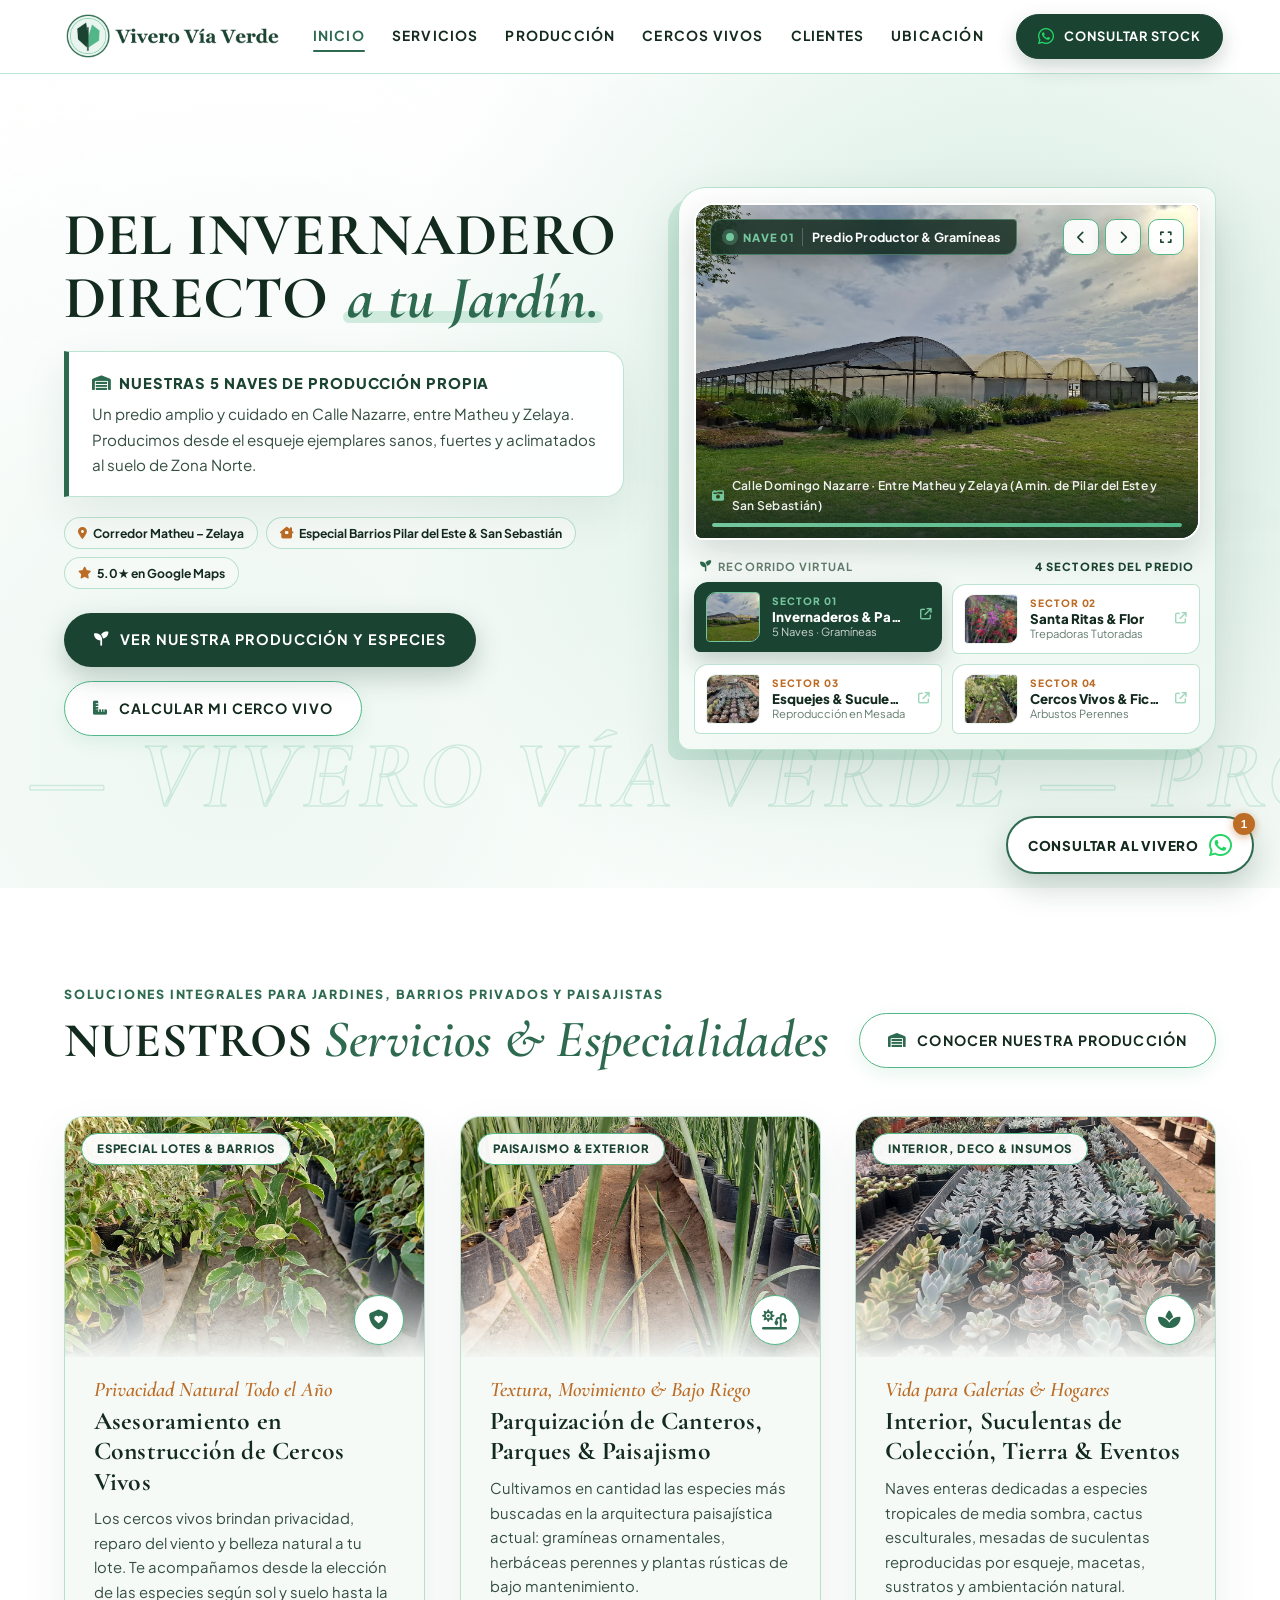
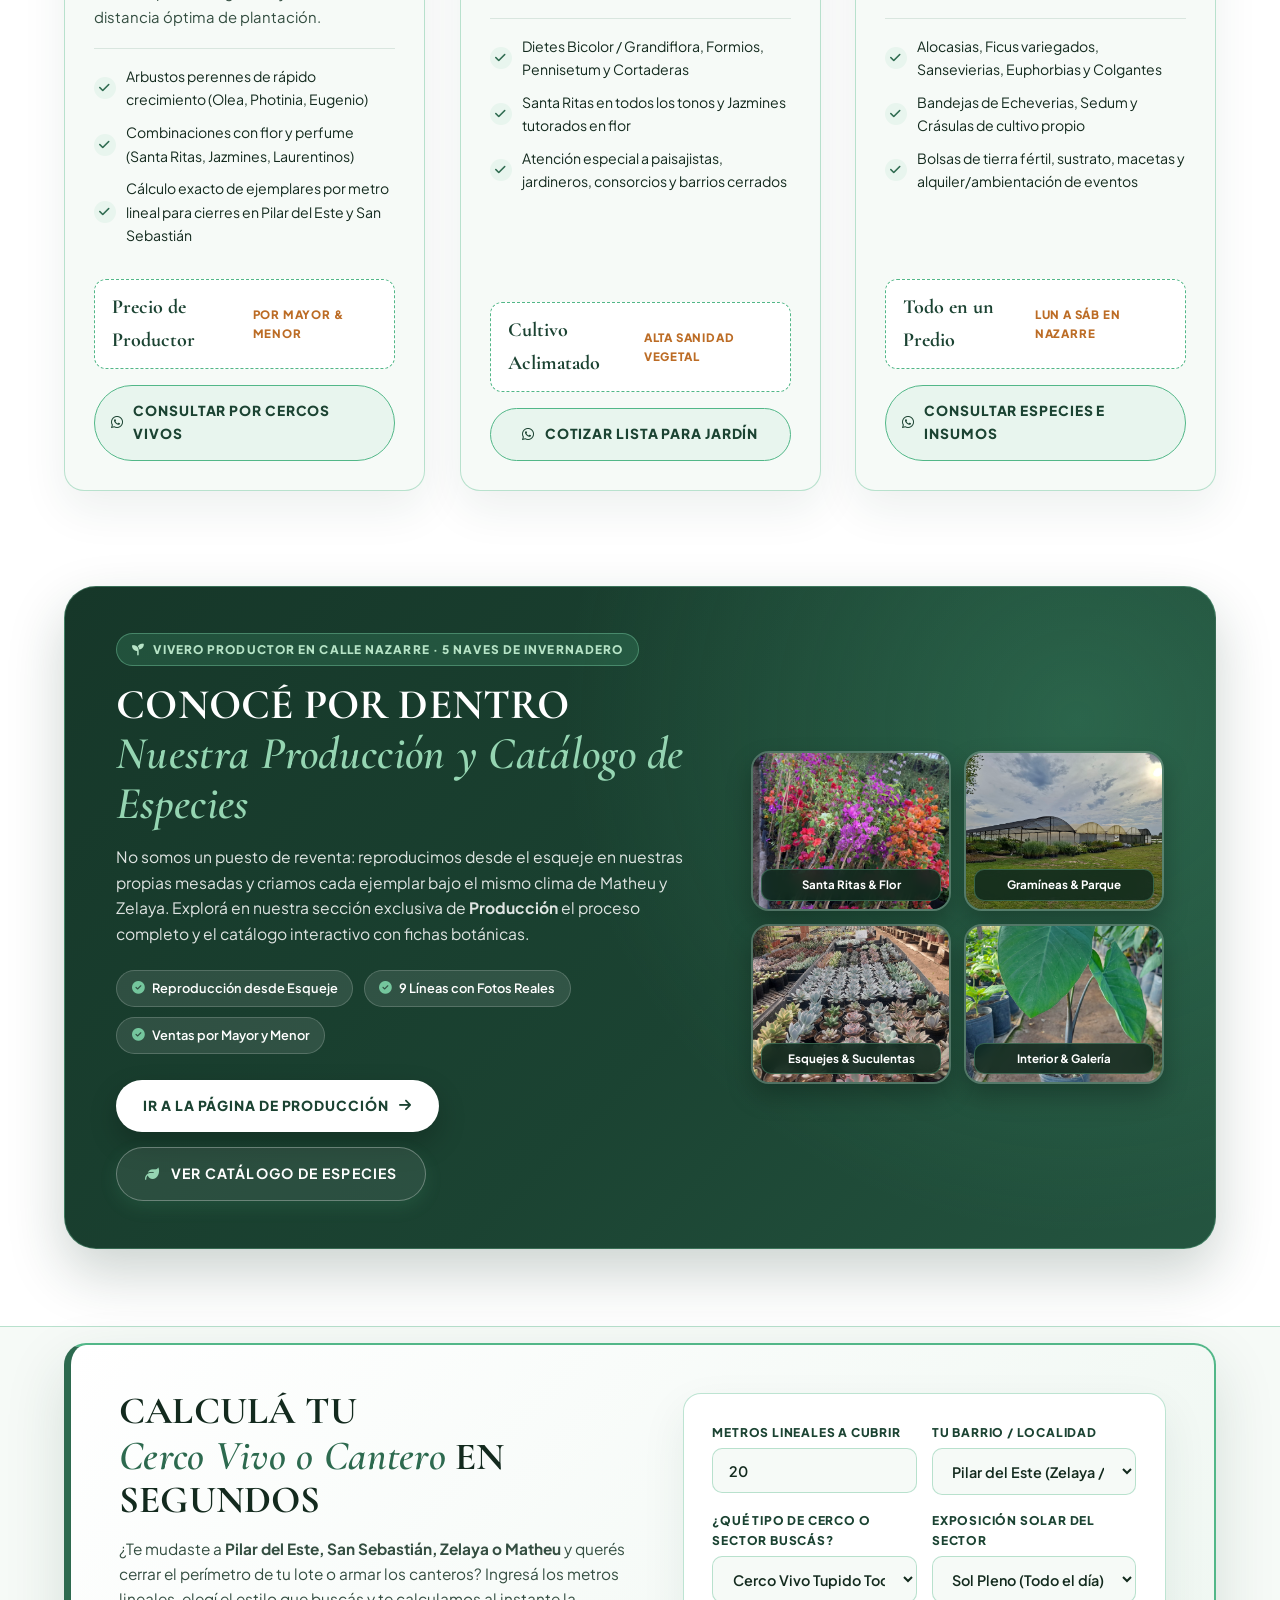
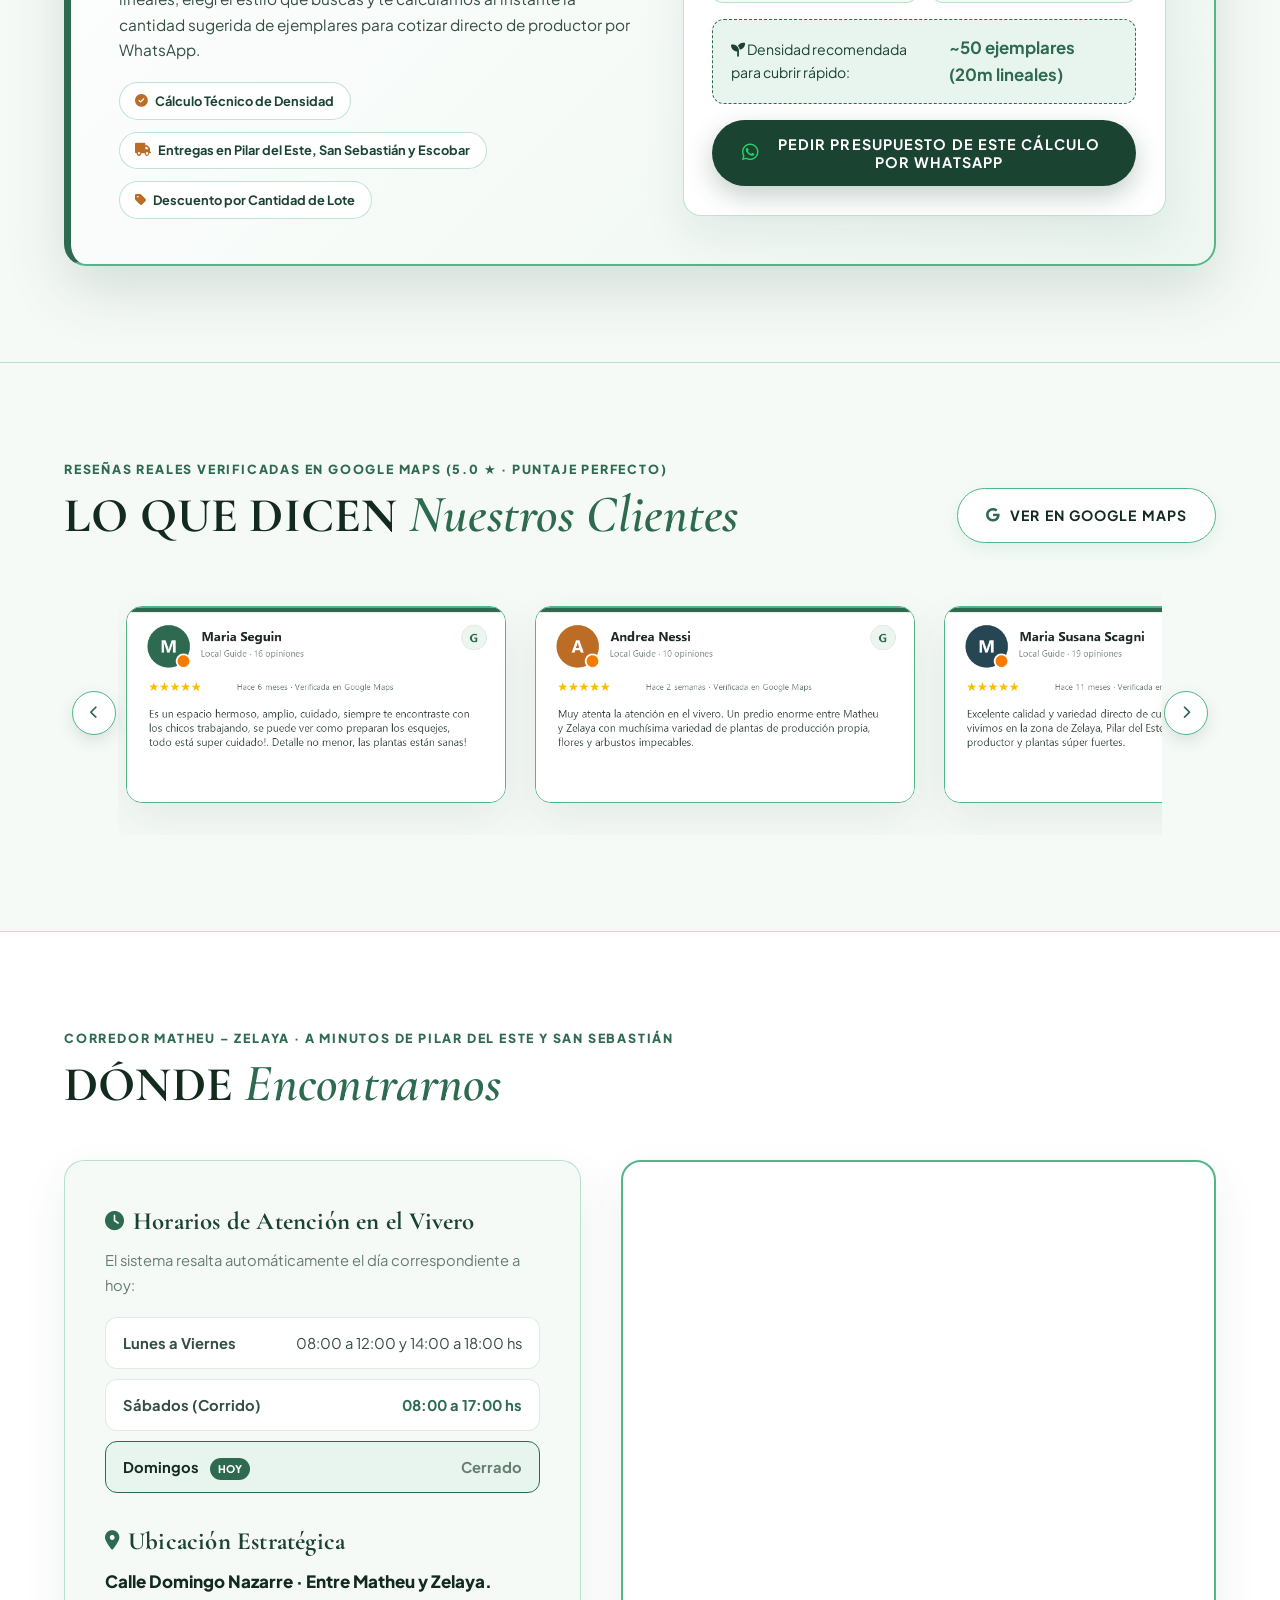
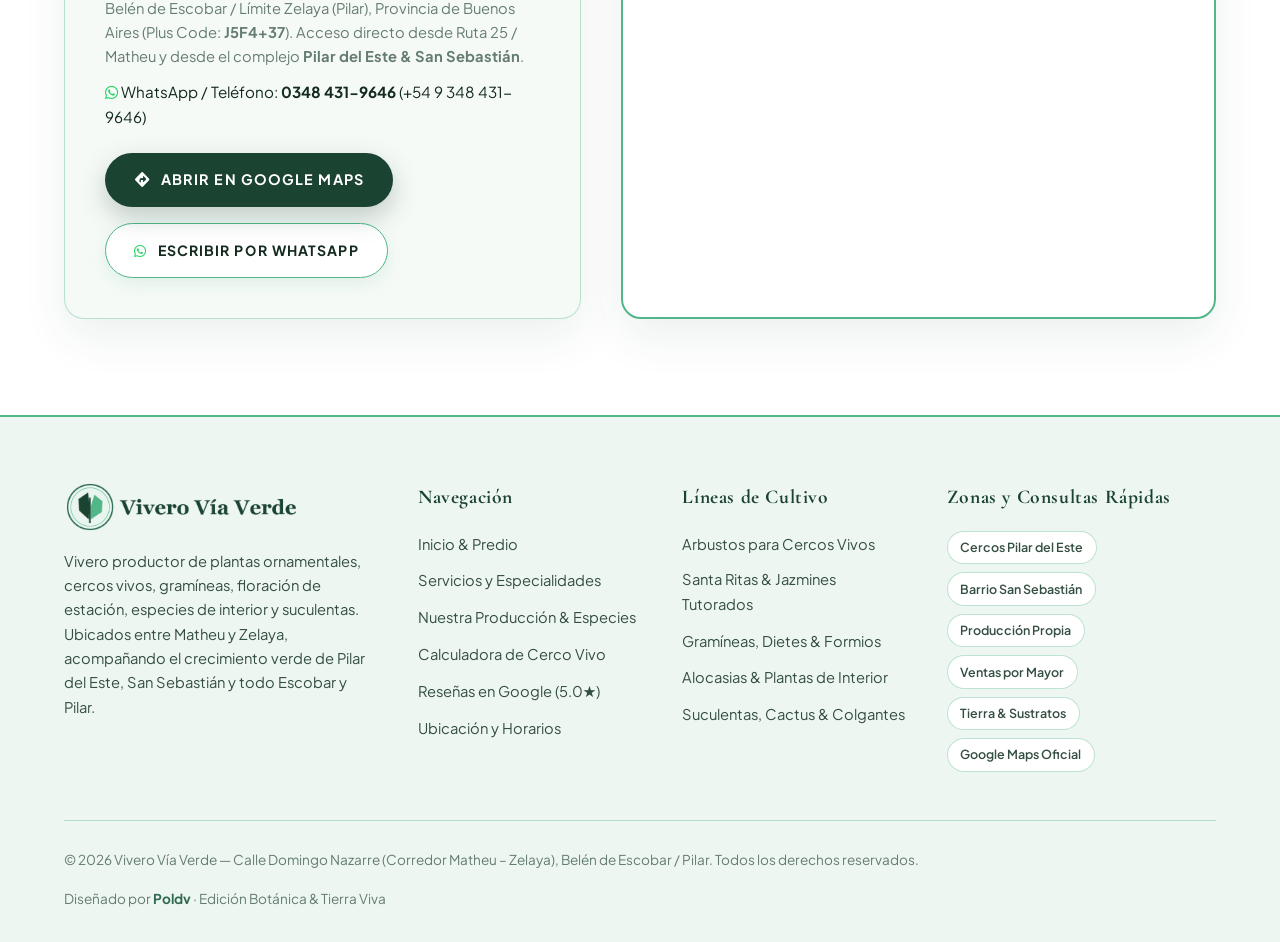
==== index.html @ c5c35fb9 "feat: sitio web completo Vivero Vía Verde (Inicio + Producción)" ====
<!DOCTYPE html>
<html lang="es">
<head>
    <meta charset="UTF-8">
    <meta name="viewport" content="width=device-width, initial-scale=1.0">
    <title>Vivero Vía Verde — Productores de Plantas, Cercos Vivos y Paisajismo en Matheu y Zelaya (Pilar del Este / Escobar)</title>
    
    <!-- Favicon -->
    <link rel="icon" type="image/png" href="images/logo-real.png">

    <!-- Open Graph / WhatsApp Preview -->
    <meta property="og:type" content="website">
    <meta property="og:url" content="https://viveroviaverde.com.ar/">
    <meta property="og:title" content="Vivero Vía Verde · Productores de Plantas y Cercos Vivos en Matheu y Zelaya">
    <meta property="og:description" content="Vivero productor con naves de cultivo propias entre Matheu y Zelaya, a minutos de Pilar del Este y San Sebastián. Cercos vivos, gramíneas, floración, interior y suculentas directo de invernadero.">
    <meta property="og:image" content="images/logo-real.png">
    
    <!-- Twitter -->
    <meta name="twitter:card" content="summary_large_image">
    <meta name="twitter:title" content="Vivero Vía Verde · Del Invernadero Directo a tu Jardín">
    <meta name="twitter:description" content="Producción propia de plantas ornamentales, cercos vivos, gramíneas, trepadoras y suculentas en Calle Nazarre, entre Matheu (Escobar) y Zelaya (Pilar).">
    <meta name="twitter:image" content="images/logo-real.png">

    <!-- Google Fonts: Serif Botánica Clásica (Cormorant Garamond) & Sans Moderna Limpia (Plus Jakarta Sans) -->
    <link rel="preconnect" href="https://fonts.googleapis.com">
    <link rel="preconnect" href="https://fonts.gstatic.com" crossorigin>
    <link href="https://fonts.googleapis.com/css2?family=Cormorant+Garamond:ital,wght@0,500;0,600;0,700;1,500;1,600;1,700&family=Plus+Jakarta+Sans:wght@400;500;600;700;800&display=swap" rel="stylesheet">
    
    <!-- FontAwesome -->
    <link rel="stylesheet" href="https://cdnjs.cloudflare.com/ajax/libs/font-awesome/6.4.0/css/all.min.css">
    
    <!-- Custom CSS (Edición Botánica & Tierra Viva) -->
    <link rel="stylesheet" href="css/styles.css?v=2">

    <!-- Schema.org Datos Estructurados (SEO Local para Google Maps: Matheu, Zelaya, Pilar del Este, San Sebastián) -->
    <script type="application/ld+json">
    {
      "@context": "https://schema.org",
      "@type": ["GardenStore", "LocalBusiness"],
      "name": "Vivero Vía Verde",
      "alternateName": ["Vía Verde Vivero Productor", "Vivero Vía Verde Matheu Zelaya", "Vivero Vía Verde Escobar Pilar"],
      "url": "https://viveroviaverde.com.ar/",
      "logo": "https://viveroviaverde.com.ar/images/logo-real.png",
      "image": "https://viveroviaverde.com.ar/images/nosotros.jpg",
      "description": "Vivero productor de gran escala con invernaderos propios ubicado estratégicamente en Calle Nazarre entre Matheu (Escobar) y Zelaya (Pilar), ideal para barrios de Pilar del Este y San Sebastián. Producción desde esqueje de arbustos para cercos vivos, gramíneas, trepadoras en flor, plantas de interior y suculentas.",
      "telephone": "+5493484319646",
      "address": {
        "@type": "PostalAddress",
        "streetAddress": "Calle Domingo Nazarre (Corredor Matheu - Zelaya)",
        "addressLocality": "Matheu / Belén de Escobar (Límite Zelaya - Pilar)",
        "addressRegion": "Provincia de Buenos Aires",
        "postalCode": "B1627",
        "addressCountry": "AR"
      },
      "areaServed": [
        "Matheu",
        "Zelaya",
        "Pilar del Este",
        "Barrio San Sebastián",
        "Belén de Escobar",
        "Villa Rosa",
        "Pilar"
      ],
      "geo": {
        "@type": "GeoCoordinates",
        "latitude": -34.3773197,
        "longitude": -58.8442716
      },
      "hasMap": "https://maps.app.goo.gl/csEz7xwcTnQJEfKN8",
      "aggregateRating": {
        "@type": "AggregateRating",
        "ratingValue": "5.0",
        "reviewCount": "15"
      },
      "openingHoursSpecification": [
        {
          "@type": "OpeningHoursSpecification",
          "dayOfWeek": ["Monday", "Tuesday", "Wednesday", "Thursday", "Friday"],
          "opens": "08:00",
          "closes": "12:00"
        },
        {
          "@type": "OpeningHoursSpecification",
          "dayOfWeek": ["Monday", "Tuesday", "Wednesday", "Thursday", "Friday"],
          "opens": "14:00",
          "closes": "18:00"
        },
        {
          "@type": "OpeningHoursSpecification",
          "dayOfWeek": ["Saturday"],
          "opens": "08:00",
          "closes": "17:00"
        }
      ],
      "priceRange": "$$"
    }
    </script>
</head>
<body>

    <!-- ======================================================================
         NAVEGACIÓN PRINCIPAL CENTRADA Y LIMPIA
         ====================================================================== -->
    <nav class="navbar">
        <div class="logo">
            <a href="index.html">
                <img src="images/logo-real.png?v=2" alt="Vivero Vía Verde">
            </a>
        </div>

        <ul class="nav-links" id="navLinks">
            <li>
                <a href="index.html#inicio" class="nav-link-reveal active" data-text="Inicio">
                    <span>Inicio</span>
                </a>
            </li>
            <li>
                <a href="#servicios" class="nav-link-reveal" data-text="Servicios">
                    <span>Servicios</span>
                </a>
            </li>
            <li>
                <a href="produccion.html" class="nav-link-reveal" data-text="Producción">
                    <span>Producción</span>
                </a>
            </li>
            <li>
                <a href="#cotizador" class="nav-link-reveal" data-text="Cercos Vivos">
                    <span>Cercos Vivos</span>
                </a>
            </li>
            <li>
                <a href="#opiniones" class="nav-link-reveal" data-text="Clientes">
                    <span>Clientes</span>
                </a>
            </li>
            <li>
                <a href="#contacto" class="nav-link-reveal" data-text="Ubicación">
                    <span>Ubicación</span>
                </a>
            </li>
        </ul>

        <div class="nav-actions">
            <a href="https://wa.me/5493484319646?text=Hola%20Vivero%20V%C3%ADa%20Verde!%20Quisiera%20hacer%20una%20consulta%20por%20plantas%20o%20cercos%20vivos" class="btn-nav-cta" target="_blank">
                <i class="fab fa-whatsapp" style="font-size: 1.15rem;"></i>
                <span>Consultar Stock</span>
            </a>
            <button class="menu-toggle" id="menuToggle" aria-label="Abrir menú">
                <i class="fas fa-bars"></i>
            </button>
        </div>
    </nav>

    <!-- ======================================================================
         HERO INTERACTIVO CON DECK BOTÁNICO DE 4 SECTORES DEL PREDIO
         ====================================================================== -->
    <header id="inicio" class="hero-showcase">
        <!-- Fondos dinámicos suaves sincronizados con el selector -->
        <div class="hero-bg-layers">
            <div class="hero-bg-slide active" style="background-image: url('images/local/local-1.jpg');"></div>
            <div class="hero-bg-slide" style="background-image: url('images/local/local-2.jpg');"></div>
            <div class="hero-bg-slide" style="background-image: url('images/local/local-3.jpg');"></div>
            <div class="hero-bg-slide" style="background-image: url('images/local/local-4.jpg');"></div>
        </div>
        <div class="hero-bg-overlay"></div>

        <!-- Texto Cinético Botánico en Movimiento -->
        <div class="hero-kinetic-watermark">
            <span>&nbsp;— VIVERO VÍA VERDE — PRODUCCIÓN PROPIA — MATHEU &amp; ZELAYA — PILAR DEL ESTE &amp; SAN SEBASTIÁN — CERCOS VIVOS &amp; PAISAJISMO —</span>
        </div>

        <div class="hero-container">
            <!-- Columna Izquierda: Primera Vista Limpia, Orgánica y Estratégica -->
            <div class="hero-content reveal-left">
                <h1 class="hero-title">
                    DEL INVERNADERO<br>
                    DIRECTO <span class="highlight-leaf">a tu Jardín.</span>
                </h1>

                <!-- Caja dinámica que cambia suavemente al tocar cada sector -->
                <div class="hero-dynamic-caption">
                    <h4 id="heroDynamicTitle"><i class="fas fa-warehouse"></i> Nuestras 5 Naves de Producción Propia</h4>
                    <p id="heroDynamicDesc">Un predio amplio y cuidado en Calle Nazarre, entre Matheu y Zelaya. Producimos desde el esqueje ejemplares sanos, fuertes y aclimatados al suelo de Zona Norte.</p>
                </div>

                <!-- Píldoras estratégicas de cobertura zonal -->
                <div class="hero-zone-tags">
                    <span class="zone-pill"><i class="fas fa-location-dot"></i> Corredor Matheu – Zelaya</span>
                    <span class="zone-pill"><i class="fas fa-house-chimney-window"></i> Especial Barrios Pilar del Este &amp; San Sebastián</span>
                    <span class="zone-pill"><i class="fas fa-star"></i> 5.0★ en Google Maps</span>
                </div>

                <!-- Botones de navegación rápida hacia Producción y Calculadora -->
                <div class="hero-cta-row">
                    <a href="produccion.html" class="btn-kinetic-primary">
                        <i class="fas fa-seedling"></i>
                        <span>Ver Nuestra Producción y Especies</span>
                    </a>
                    <a href="#cotizador" class="btn-kinetic-outline">
                        <i class="fas fa-ruler-combined" style="color: var(--primary-strong);"></i>
                        <span>Calcular mi Cerco Vivo</span>
                    </a>
                </div>
            </div>

            <!-- Columna Derecha: Visor Botánico Interactivo con Tarjetas-Nave (Formato Propio Vía Verde) -->
            <div class="hero-visual-stage reveal-right">
                <div class="vivero-deck-stage">
                    <!-- Ventana Principal con silueta orgánica de Invernadero -->
                    <div class="vivero-main-viewport">
                        <div class="vivero-viewport-topbar">
                            <div class="vivero-live-pill">
                                <span class="pulse-dot"></span>
                                <span class="num" id="showcaseBadgeNum">NAVE 01</span>
                                <strong id="showcaseBadgeText">Predio Productor &amp; Gramíneas</strong>
                            </div>

                            <div class="vivero-viewport-Controls">
                                <button class="vivero-nav-arrow" id="heroPrevSlide" type="button" aria-label="Sector anterior" title="Anterior">
                                    <i class="fas fa-chevron-left"></i>
                                </button>
                                <button class="vivero-nav-arrow" id="heroNextSlide" type="button" aria-label="Siguiente sector" title="Siguiente">
                                    <i class="fas fa-chevron-right"></i>
                                </button>
                                <button class="showcase-zoom-btn" id="openLightboxBtn" type="button" title="Ver foto original completa" aria-label="Ampliar foto">
                                    <i class="fas fa-expand"></i>
                                </button>
                            </div>
                        </div>

                        <!-- Fotos Originales de Google Maps -->
                        <div class="vivero-photos-stack">
                            <img src="images/local/local-1.jpg" alt="Predio e Invernaderos de Producción Propia - Vivero Vía Verde" class="showcase-photo active">
                            <img src="images/local/local-2.jpg" alt="Nave de Floración, Santa Ritas y Trepadoras - Vivero Vía Verde" class="showcase-photo">
                            <img src="images/local/local-3.jpg" alt="Mesadas de Reproducción, Esquejes y Suculentas - Vivero Vía Verde" class="showcase-photo">
                            <img src="images/local/local-4.jpg" alt="Arbustos Ornamentales, Ficus y Cercos Vivos - Vivero Vía Verde" class="showcase-photo">
                        </div>

                        <!-- Zócalo inferior sobre la foto con indicador de progreso automático -->
                        <div class="vivero-viewport-footer">
                            <div class="vivero-footer-meta">
                                <i class="fas fa-camera-retro"></i>
                                <span id="showcaseFooterSub">Calle Domingo Nazarre · Entre Matheu y Zelaya (A min. de Pilar del Este y San Sebastián)</span>
                            </div>
                            <div class="vivero-progress-track">
                                <div class="vivero-progress-fill" id="heroSlideProgress"></div>
                            </div>
                        </div>
                    </div>

                    <!-- Grilla 2x2 de 4 Fichas-Nave Interactivas -->
                    <div class="vivero-naves-rail" aria-label="Selector interactivo de naves del vivero">
                        <div class="vivero-rail-header">
                            <span><i class="fas fa-seedling"></i> RECORRIDO VIRTUAL</span>
                            <strong>4 SECTORES DEL PREDIO</strong>
                        </div>

                        <div class="vivero-naves-list">
                            <button class="nave-card-btn active" type="button" aria-label="Ver sector 1: Predio e Invernaderos">
                                <div class="nave-thumb">
                                    <img src="images/local/local-1.jpg" alt="Predio e Invernaderos">
                                </div>
                                <div class="nave-info">
                                    <span class="nave-step">SECTOR 01</span>
                                    <strong>Invernaderos &amp; Parque</strong>
                                    <small>5 Naves · Gramíneas</small>
                                </div>
                                <i class="fas fa-arrow-up-right-from-square nave-arrow"></i>
                            </button>

                            <button class="nave-card-btn" type="button" aria-label="Ver sector 2: Santa Ritas y Floración">
                                <div class="nave-thumb">
                                    <img src="images/local/local-2.jpg" alt="Santa Ritas y Floración">
                                </div>
                                <div class="nave-info">
                                    <span class="nave-step">SECTOR 02</span>
                                    <strong>Santa Ritas &amp; Flor</strong>
                                    <small>Trepadoras Tutoradas</small>
                                </div>
                                <i class="fas fa-arrow-up-right-from-square nave-arrow"></i>
                            </button>

                            <button class="nave-card-btn" type="button" aria-label="Ver sector 3: Esquejes y Suculentas">
                                <div class="nave-thumb">
                                    <img src="images/local/local-3.jpg" alt="Esquejes y Suculentas">
                                </div>
                                <div class="nave-info">
                                    <span class="nave-step">SECTOR 03</span>
                                    <strong>Esquejes &amp; Suculentas</strong>
                                    <small>Reproducción en Mesada</small>
                                </div>
                                <i class="fas fa-arrow-up-right-from-square nave-arrow"></i>
                            </button>

                            <button class="nave-card-btn" type="button" aria-label="Ver sector 4: Arbustos y Cercos Vivos">
                                <div class="nave-thumb">
                                    <img src="images/local/local-4.jpg" alt="Arbustos y Cercos Vivos">
                                </div>
                                <div class="nave-info">
                                    <span class="nave-step">SECTOR 04</span>
                                    <strong>Cercos Vivos &amp; Ficus</strong>
                                    <small>Arbustos Perennes</small>
                                </div>
                                <i class="fas fa-arrow-up-right-from-square nave-arrow"></i>
                            </button>
                        </div>
                    </div>
                </div>
            </div>
        </div>
    </header>

    <!-- ======================================================================
         SERVICIOS & SOLUCIONES DE VIVERO
         ====================================================================== -->
    <section id="servicios" class="combos-section">
        <div class="section-header-flex reveal-up">
            <div>
                <span class="eyebrow">Soluciones Integrales para Jardines, Barrios Privados y Paisajistas</span>
                <h2>NUESTROS <span class="botanical-italic">Servicios &amp; Especialidades</span></h2>
            </div>
            <a href="produccion.html" class="btn-kinetic-outline">
                <i class="fas fa-warehouse" style="color: var(--primary-strong);"></i>
                <span>Conocer Nuestra Producción</span>
            </a>
        </div>

        <div class="combos-grid">
            <!-- Especialidad 1: Construcción y Asesoramiento de Cercos Vivos -->
            <article class="combo-kinetic-card reveal-up">
                <div>
                    <div class="combo-media">
                        <span class="combo-floating-badge">Especial Lotes &amp; Barrios</span>
                        <img src="images/especies/ficus-arbustos-cerco.jpg" alt="Asesoramiento en Construcción de Cercos Vivos en Matheu y Zelaya">
                        <div class="combo-icon-orb"><i class="fas fa-shield-heart"></i></div>
                    </div>
                    <div class="combo-body">
                        <div class="combo-cursive-sub">Privacidad Natural Todo el Año</div>
                        <h3 class="combo-title">Asesoramiento en Construcción de Cercos Vivos</h3>
                        <p class="combo-desc">Los cercos vivos brindan privacidad, reparo del viento y belleza natural a tu lote. Te acompañamos desde la elección de las especies según sol y suelo hasta la distancia óptima de plantación.</p>
                        <ul class="combo-checklist">
                            <li><i class="fas fa-check"></i> Arbustos perennes de rápido crecimiento (Olea, Photinia, Eugenio)</li>
                            <li><i class="fas fa-check"></i> Combinaciones con flor y perfume (Santa Ritas, Jazmines, Laurentinos)</li>
                            <li><i class="fas fa-check"></i> Cálculo exacto de ejemplares por metro lineal para cierres en Pilar del Este y San Sebastián</li>
                        </ul>
                    </div>
                </div>
                <div class="combo-footer">
                    <div class="combo-price-bar">
                        <span class="price">Precio de Productor</span>
                        <span class="note">Por Mayor &amp; Menor</span>
                    </div>
                    <a href="https://wa.me/5493484319646?text=Hola%20Vivero%20V%C3%ADa%20Verde!%20Me%20gustar%C3%ADa%20consultar%20por%20ASESORAMIENTO%20Y%20PLANTAS%20PARA%20CERCO%20VIVO" target="_blank" class="btn-combo-wa">
                        <i class="fab fa-whatsapp"></i>
                        <span>Consultar por Cercos Vivos</span>
                    </a>
                </div>
            </article>

            <!-- Especialidad 2: Gramíneas, Canteros & Parquización Moderna -->
            <article class="combo-kinetic-card reveal-up" style="transition-delay: 0.1s;">
                <div>
                    <div class="combo-media">
                        <span class="combo-floating-badge">Paisajismo &amp; Exterior</span>
                        <img src="images/especies/dietes-formios-canteros.jpg" alt="Producción de Gramíneas, Dietes y Plantas para Canteros">
                        <div class="combo-icon-orb"><i class="fas fa-sun-plant-wilt"></i></div>
                    </div>
                    <div class="combo-body">
                        <div class="combo-cursive-sub">Textura, Movimiento &amp; Bajo Riego</div>
                        <h3 class="combo-title">Parquización de Canteros, Parques &amp; Paisajismo</h3>
                        <p class="combo-desc">Cultivamos en cantidad las especies más buscadas en la arquitectura paisajística actual: gramíneas ornamentales, herbáceas perennes y plantas rústicas de bajo mantenimiento.</p>
                        <ul class="combo-checklist">
                            <li><i class="fas fa-check"></i> Dietes Bicolor / Grandiflora, Formios, Pennisetum y Cortaderas</li>
                            <li><i class="fas fa-check"></i> Santa Ritas en todos los tonos y Jazmines tutorados en flor</li>
                            <li><i class="fas fa-check"></i> Atención especial a paisajistas, jardineros, consorcios y barrios cerrados</li>
                        </ul>
                    </div>
                </div>
                <div class="combo-footer">
                    <div class="combo-price-bar">
                        <span class="price">Cultivo Aclimatado</span>
                        <span class="note">Alta Sanidad Vegetal</span>
                    </div>
                    <a href="https://wa.me/5493484319646?text=Hola%20Vivero%20V%C3%ADa%20Verde!%20Quisiera%20consultar%20por%20gram%C3%ADneas%2C%20dietes%20y%20plantas%20para%20canteros" target="_blank" class="btn-combo-wa">
                        <i class="fab fa-whatsapp"></i>
                        <span>Cotizar Lista para Jardín</span>
                    </a>
                </div>
            </article>

            <!-- Especialidad 3: Interior, Galerías, Suculentas, Tierra & Alquiler para Eventos -->
            <article class="combo-kinetic-card reveal-up" style="transition-delay: 0.2s;">
                <div>
                    <div class="combo-media">
                        <span class="combo-floating-badge">Interior, Deco &amp; Insumos</span>
                        <img src="images/especies/suculentas-esquejes.jpg" alt="Suculentas, Plantas de Interior, Macetas y Sustratos en Vivero Vía Verde">
                        <div class="combo-icon-orb"><i class="fas fa-spa"></i></div>
                    </div>
                    <div class="combo-body">
                        <div class="combo-cursive-sub">Vida para Galerías &amp; Hogares</div>
                        <h3 class="combo-title">Interior, Suculentas de Colección, Tierra &amp; Eventos</h3>
                        <p class="combo-desc">Naves enteras dedicadas a especies tropicales de media sombra, cactus esculturales, mesadas de suculentas reproducidas por esqueje, macetas, sustratos y ambientación natural.</p>
                        <ul class="combo-checklist">
                            <li><i class="fas fa-check"></i> Alocasias, Ficus variegados, Sansevierias, Euphorbias y Colgantes</li>
                            <li><i class="fas fa-check"></i> Bandejas de Echeverias, Sedum y Crásulas de cultivo propio</li>
                            <li><i class="fas fa-check"></i> Bolsas de tierra fértil, sustrato, macetas y alquiler/ambientación de eventos</li>
                        </ul>
                    </div>
                </div>
                <div class="combo-footer">
                    <div class="combo-price-bar">
                        <span class="price">Todo en un Predio</span>
                        <span class="note">Lun a Sáb en Nazarre</span>
                    </div>
                    <a href="https://wa.me/5493484319646?text=Hola%20Vivero%20V%C3%ADa%20Verde!%20Quisiera%20consultar%20por%20plantas%20de%20interior%2C%20suculentas%20o%20insumos" target="_blank" class="btn-combo-wa">
                        <i class="fab fa-whatsapp"></i>
                        <span>Consultar Especies e Insumos</span>
                    </a>
                </div>
            </article>
        </div>
    </section>

    <!-- ======================================================================
         PUENTE EDITORIAL COMPACTO HACIA LA PÁGINA DE PRODUCCIÓN (PRODUCCION.HTML)
         ====================================================================== -->
    <section class="prod-bridge-section">
        <div class="prod-bridge-card reveal-up">
            <div class="prod-bridge-info">
                <span class="eyebrow-light">
                    <i class="fas fa-seedling"></i> Vivero Productor en Calle Nazarre · 5 Naves de Invernadero
                </span>
                <h2>CONOCÉ POR DENTRO <span class="botanical-italic">Nuestra Producción y Catálogo de Especies</span></h2>
                <p>No somos un puesto de reventa: reproducimos desde el esqueje en nuestras propias mesadas y criamos cada ejemplar bajo el mismo clima de Matheu y Zelaya. Explorá en nuestra sección exclusiva de <strong>Producción</strong> el proceso completo y el catálogo interactivo con fichas botánicas.</p>

                <div class="prod-bridge-pills">
                    <span class="prod-bridge-pill"><i class="fas fa-check-circle"></i> Reproducción desde Esqueje</span>
                    <span class="prod-bridge-pill"><i class="fas fa-check-circle"></i> 9 Líneas con Fotos Reales</span>
                    <span class="prod-bridge-pill"><i class="fas fa-check-circle"></i> Ventas por Mayor y Menor</span>
                </div>

                <div class="prod-bridge-actions">
                    <a href="produccion.html" class="btn-bridge-light">
                        <span>Ir a la Página de Producción</span>
                        <i class="fas fa-arrow-right"></i>
                    </a>
                    <a href="produccion.html#especies" class="btn-kinetic-outline" style="background: rgba(255,255,255,0.08); color: #fff; border-color: rgba(255,255,255,0.3);">
                        <i class="fas fa-leaf" style="color: #95D5B2;"></i>
                        <span>Ver Catálogo de Especies</span>
                    </a>
                </div>
            </div>

            <div class="prod-bridge-preview">
                <a href="produccion.html#especies" class="prod-mini-card">
                    <img src="images/especies/santa-ritas-floracion.jpg" alt="Santa Ritas y Floración en Producción">
                    <span>Santa Ritas &amp; Flor</span>
                </a>
                <a href="produccion.html#especies" class="prod-mini-card">
                    <img src="images/especies/invernaderos-gramineas.jpg" alt="Gramíneas y Arbustos en Producción">
                    <span>Gramíneas &amp; Parque</span>
                </a>
                <a href="produccion.html#especies" class="prod-mini-card">
                    <img src="images/especies/suculentas-esquejes.jpg" alt="Esquejes y Suculentas en Mesada">
                    <span>Esquejes &amp; Suculentas</span>
                </a>
                <a href="produccion.html#especies" class="prod-mini-card">
                    <img src="images/especies/alocasia-tropicales.jpg" alt="Alocasias e Interior en Invernadero">
                    <span>Interior &amp; Galería</span>
                </a>
            </div>
        </div>
    </section>

    <!-- ======================================================================
         CALCULADORA INTERACTIVA DE CERCOS VIVOS & PARQUIZACIÓN POR WHATSAPP
         ====================================================================== -->
    <section class="species-catalog-section" style="padding-top: 1rem;">
        <div id="cotizador" class="cerco-calculator-box reveal-up" style="margin-top: 0;">
            <div class="calc-info">
                <h3>CALCULÁ TU <span class="botanical-italic">Cerco Vivo o Cantero</span> EN SEGUNDOS</h3>
                <p>¿Te mudaste a <strong>Pilar del Este, San Sebastián, Zelaya o Matheu</strong> y querés cerrar el perímetro de tu lote o armar los canteros? Ingresá los metros lineales, elegí el estilo que buscás y te calculamos al instante la cantidad sugerida de ejemplares para cotizar directo de productor por WhatsApp.</p>
                <div class="calc-highlights">
                    <span class="calc-highlight-pill"><i class="fas fa-check-circle"></i> Cálculo Técnico de Densidad</span>
                    <span class="calc-highlight-pill"><i class="fas fa-truck"></i> Entregas en Pilar del Este, San Sebastián y Escobar</span>
                    <span class="calc-highlight-pill"><i class="fas fa-tag"></i> Descuento por Cantidad de Lote</span>
                </div>
            </div>

            <form class="calc-form-card" id="cercoCalcForm">
                <div class="calc-row">
                    <div class="calc-field">
                        <label for="calcMetros">Metros Lineales a Cubrir</label>
                        <input type="number" id="calcMetros" class="calc-input" min="1" max="500" value="20" placeholder="Ej: 20 metros">
                    </div>
                    <div class="calc-field">
                        <label for="calcZona">Tu Barrio / Localidad</label>
                        <select id="calcZona" class="calc-input">
                            <option value="Pilar del Este">Pilar del Este (Zelaya / Pilar)</option>
                            <option value="Barrio San Sebastián">Barrio San Sebastián (Zelaya)</option>
                            <option value="Zelaya Centro / Quintas">Zelaya Centro / Quintas</option>
                            <option value="Matheu">Matheu (Partido de Escobar)</option>
                            <option value="Belén de Escobar / Maschwitz">Belén de Escobar / Maschwitz</option>
                            <option value="Villa Rosa / Pilar">Villa Rosa / Pilar</option>
                            <option value="Retiro en el Vivero (Calle Nazarre)">Retiro en el Vivero (Calle Nazarre)</option>
                        </select>
                    </div>
                </div>

                <div class="calc-row">
                    <div class="calc-field">
                        <label for="calcObjetivo">¿Qué tipo de Cerco o Sector buscás?</label>
                        <select id="calcObjetivo" class="calc-input">
                            <option value="cerco-tupido" data-density="2.5">Cerco Vivo Tupido Todo el Año (Olea / Photinia / Eugenio)</option>
                            <option value="cerco-flor" data-density="1.5">Cerco con Flor y Perfume (Santa Ritas / Jazmines)</option>
                            <option value="cantero-gramineas" data-density="3">Cantero Moderno (Gramíneas, Dietes y Formios)</option>
                            <option value="mixto-paisajismo" data-density="2">Cerco Mixto Paisajístico (Follaje + Floración)</option>
                        </select>
                    </div>
                    <div class="calc-field">
                        <label for="calcLuz">Exposición Solar del Sector</label>
                        <select id="calcLuz" class="calc-input">
                            <option value="Sol Pleno">Sol Pleno (Todo el día)</option>
                            <option value="Media Sombra">Media Sombra (Sol de mañana o tarde)</option>
                            <option value="No estoy seguro / Necesito asesoramiento">Necesito que me asesoren</option>
                        </select>
                    </div>
                </div>

                <div class="calc-result-preview" id="calcResultPreview">
                    <span><i class="fas fa-seedling"></i> Densidad recomendada para cubrir rápido:</span>
                    <strong id="calcPlantCount">~50 ejemplares</strong>
                </div>

                <button type="submit" class="btn-kinetic-primary" style="width: 100%; justify-content: center;">
                    <i class="fab fa-whatsapp" style="font-size: 1.2rem; color: var(--whatsapp);"></i>
                    <span>Pedir Presupuesto de este Cálculo por WhatsApp</span>
                </button>
            </form>
        </div>
    </section>

    <!-- ======================================================================
         OPINIONES VERIFICADAS DE CLIENTES EN GOOGLE MAPS (5.0 ★)
         ====================================================================== -->
    <section id="opiniones" class="reviews-section">
        <div class="section-header-flex reveal-up">
            <div>
                <span class="eyebrow">Reseñas Reales Verificadas en Google Maps (5.0 ★ · Puntaje Perfecto)</span>
                <h2>LO QUE DICEN <span class="botanical-italic">Nuestros Clientes</span></h2>
            </div>
            <a href="https://maps.app.goo.gl/csEz7xwcTnQJEfKN8" target="_blank" class="btn-kinetic-outline">
                <i class="fab fa-google" style="color: var(--primary-strong);"></i>
                <span>Ver en Google Maps</span>
            </a>
        </div>

        <div class="brands-track-wrapper">
            <button class="strip-arrow prev" data-target="reviewsCarousel" aria-label="Anterior">
                <i class="fas fa-chevron-left"></i>
            </button>
            <div class="reviews-strip" id="reviewsCarousel">
                <div class="review-frame"><img src="images/reviews/review_1.png" alt="Reseña Maria Seguin Google Maps Vivero Vía Verde"></div>
                <div class="review-frame"><img src="images/reviews/review_2.png" alt="Reseña Andrea Nessi Google Maps Vivero Vía Verde"></div>
                <div class="review-frame"><img src="images/reviews/review_3.png" alt="Reseña Maria Susana Scagni Google Maps Vivero Vía Verde"></div>
                <div class="review-frame"><img src="images/reviews/review_4.png" alt="Reseña Familia Gómez Pilar del Este Vivero Vía Verde"></div>
                <div class="review-frame"><img src="images/reviews/review_5.png" alt="Reseña Luciana Barrio San Sebastián Vivero Vía Verde"></div>
            </div>
            <button class="strip-arrow next" data-target="reviewsCarousel" aria-label="Siguiente">
                <i class="fas fa-chevron-right"></i>
            </button>
        </div>
    </section>

    <!-- ======================================================================
         UBICACIÓN & HORARIOS CON DETECTOR AUTOMÁTICO DEL DÍA DE HOY
         ====================================================================== -->
    <section id="contacto" class="location-section">
        <div class="section-header-flex reveal-up">
            <div>
                <span class="eyebrow">Corredor Matheu – Zelaya · A Minutos de Pilar del Este y San Sebastián</span>
                <h2>DÓNDE <span class="botanical-italic">Encontrarnos</span></h2>
            </div>
        </div>

        <div class="location-split">
            <div class="schedule-panel reveal-left">
                <div>
                    <h3 class="panel-heading">
                        <i class="fas fa-clock"></i> Horarios de Atención en el Vivero
                    </h3>
                    <p style="color: var(--text-muted); font-size: 0.92rem;">El sistema resalta automáticamente el día correspondiente a hoy:</p>

                    <div class="schedule-table">
                        <div class="schedule-row" data-days="1,2,3,4,5">
                            <span><strong>Lunes a Viernes</strong> <span class="today-tag">HOY</span></span>
                            <span>08:00 a 12:00 y 14:00 a 18:00 hs</span>
                        </div>
                        <div class="schedule-row" data-days="6">
                            <span><strong>Sábados (Corrido)</strong> <span class="today-tag">HOY</span></span>
                            <span style="color: var(--primary-strong); font-weight: 700;">08:00 a 17:00 hs</span>
                        </div>
                        <div class="schedule-row" data-days="0">
                            <span><strong>Domingos</strong> <span class="today-tag">HOY</span></span>
                            <span style="color: var(--text-muted);">Cerrado</span>
                        </div>
                    </div>

                    <h3 class="panel-heading" style="margin-top: 0.5rem;">
                        <i class="fas fa-map-marker-alt"></i> Ubicación Estratégica
                    </h3>
                    <p style="font-size: 1.06rem; color: var(--text-dark); font-weight: 800;">Calle Domingo Nazarre · Entre Matheu y Zelaya.</p>
                    <p style="color: var(--text-muted); margin-bottom: 0.65rem; font-size: 0.92rem;">
                        Belén de Escobar / Límite Zelaya (Pilar), Provincia de Buenos Aires (Plus Code: <strong>J5F4+37</strong>). Acceso directo desde Ruta 25 / Matheu y desde el complejo <strong>Pilar del Este &amp; San Sebastián</strong>.
                    </p>
                    <p style="color: var(--text-dark); font-size: 0.95rem; margin-bottom: 1.5rem;">
                        <i class="fab fa-whatsapp" style="color: var(--whatsapp);"></i> WhatsApp / Teléfono: <strong>0348 431-9646</strong> (+54 9 348 431-9646)
                    </p>
                </div>

                <div style="display: flex; flex-wrap: wrap; gap: 1rem;">
                    <a href="https://maps.app.goo.gl/csEz7xwcTnQJEfKN8" target="_blank" class="btn-kinetic-primary">
                        <i class="fas fa-directions"></i>
                        <span>Abrir en Google Maps</span>
                    </a>
                    <a href="https://wa.me/5493484319646?text=Hola%20Vivero%20V%C3%ADa%20Verde!%20Quiero%20ir%20a%20visitar%20el%20vivero" target="_blank" class="btn-kinetic-outline">
                        <i class="fab fa-whatsapp" style="color: var(--whatsapp);"></i>
                        <span>Escribir por WhatsApp</span>
                    </a>
                </div>
            </div>

            <div class="map-frame-box reveal-right">
                <iframe src="https://www.google.com/maps?q=-34.3773197,-58.8442716&hl=es&z=15&output=embed" allowfullscreen="" loading="lazy" referrerpolicy="no-referrer-when-downgrade" title="Mapa de ubicación de Vivero Vía Verde en Calle Nazarre entre Matheu y Zelaya"></iframe>
            </div>
        </div>
    </section>

    <!-- ======================================================================
         FOOTER EDITORIAL BOTÁNICO
         ====================================================================== -->
    <footer class="site-footer">
        <div class="footer-grid">
            <div class="footer-col">
                <img src="images/logo-real.png?v=2" alt="Vivero Vía Verde Logo" style="height: 52px; margin-bottom: 1rem;">
                <p style="color: var(--text-body); font-size: 0.92rem; margin-bottom: 1rem;">
                    Vivero productor de plantas ornamentales, cercos vivos, gramíneas, floración de estación, especies de interior y suculentas. Ubicados entre Matheu y Zelaya, acompañando el crecimiento verde de Pilar del Este, San Sebastián y todo Escobar y Pilar.
                </p>
            </div>

            <div class="footer-col">
                <h4>Navegación</h4>
                <ul class="footer-links">
                    <li><a href="index.html#inicio">Inicio &amp; Predio</a></li>
                    <li><a href="index.html#servicios">Servicios y Especialidades</a></li>
                    <li><a href="produccion.html">Nuestra Producción &amp; Especies</a></li>
                    <li><a href="index.html#cotizador">Calculadora de Cerco Vivo</a></li>
                    <li><a href="index.html#opiniones">Reseñas en Google (5.0★)</a></li>
                    <li><a href="index.html#contacto">Ubicación y Horarios</a></li>
                </ul>
            </div>

            <div class="footer-col">
                <h4>Líneas de Cultivo</h4>
                <ul class="footer-links">
                    <li><a href="produccion.html#especies">Arbustos para Cercos Vivos</a></li>
                    <li><a href="produccion.html#especies">Santa Ritas &amp; Jazmines Tutorados</a></li>
                    <li><a href="produccion.html#especies">Gramíneas, Dietes &amp; Formios</a></li>
                    <li><a href="produccion.html#especies">Alocasias &amp; Plantas de Interior</a></li>
                    <li><a href="produccion.html#especies">Suculentas, Cactus &amp; Colgantes</a></li>
                </ul>
            </div>

            <div class="footer-col">
                <h4>Zonas y Consultas Rápidas</h4>
                <div class="footer-tags">
                    <a href="#cotizador" class="footer-tag">Cercos Pilar del Este</a>
                    <a href="#cotizador" class="footer-tag">Barrio San Sebastián</a>
                    <a href="produccion.html" class="footer-tag">Producción Propia</a>
                    <a href="https://wa.me/5493484319646?text=Hola!%20Consulto%20por%20ventas%20mayoristas%20o%20paisajismo" target="_blank" class="footer-tag">Ventas por Mayor</a>
                    <a href="https://wa.me/5493484319646?text=Hola!%20Consulto%20por%20tierra%20f%C3%A9rtil%20y%20macetas" target="_blank" class="footer-tag">Tierra &amp; Sustratos</a>
                    <a href="https://maps.app.goo.gl/csEz7xwcTnQJEfKN8" target="_blank" class="footer-tag">Google Maps Oficial</a>
                </div>
            </div>
        </div>

        <div class="footer-bottom">
            <p>&copy; 2026 Vivero Vía Verde — Calle Domingo Nazarre (Corredor Matheu – Zelaya), Belén de Escobar / Pilar. Todos los derechos reservados.</p>
            <p>Diseñado por <strong style="color: var(--primary-strong);">Poldv</strong> · Edición Botánica &amp; Tierra Viva</p>
        </div>
    </footer>

    <!-- ======================================================================
         MODAL DE FICHA BOTÁNICA / VISTA AMPLIADA DEL HERO
         ====================================================================== -->
    <div class="botanical-modal" id="speciesQuickModal" aria-hidden="true">
        <div class="botanical-modal-box">
            <button class="botanical-modal-close" id="closeQuickModalBtn" aria-label="Cerrar ficha">&times;</button>
            <div class="botanical-modal-img">
                <img src="images/local/local-1.jpg" alt="Vista ampliada de sector" id="modalSpeciesImg">
            </div>
            <div class="botanical-modal-info">
                <div>
                    <span class="terra-badge-inline" id="modalSpeciesBotanical" style="margin-bottom: 0.6rem;">Vivero Vía Verde</span>
                    <h3 id="modalSpeciesTitle" style="font-size: 1.9rem; line-height: 1.12; margin-bottom: 0.75rem;">Nuestras Naves</h3>
                    <p id="modalSpeciesDesc" style="font-size: 0.95rem; color: var(--text-body); margin-bottom: 1.3rem;"></p>

                    <div style="display: grid; grid-template-columns: 1fr; gap: 0.6rem; margin-bottom: 1.5rem; background: var(--bg-sage); padding: 1rem 1.15rem; border-radius: 14px; border: 1px solid var(--border-botanical);">
                        <div style="font-size: 0.86rem;"><strong style="color: var(--primary-deep);"><i class="fas fa-sun" style="color: var(--terra); width: 20px;"></i> Exposición:</strong> <span id="modalSpeciesSun"></span></div>
                        <div style="font-size: 0.86rem;"><strong style="color: var(--primary-deep);"><i class="fas fa-droplet" style="color: var(--primary-strong); width: 20px;"></i> Riego:</strong> <span id="modalSpeciesWater"></span></div>
                        <div style="font-size: 0.86rem;"><strong style="color: var(--primary-deep);"><i class="fas fa-compass-drafting" style="color: var(--primary-strong); width: 20px;"></i> Uso Ideal:</strong> <span id="modalSpeciesUse"></span></div>
                    </div>
                </div>
                <a href="https://wa.me/5493484319646" target="_blank" id="modalSpeciesWaBtn" class="btn-kinetic-primary" style="width: 100%; justify-content: center;">
                    <i class="fab fa-whatsapp" style="font-size: 1.15rem; color: var(--whatsapp);"></i>
                    <span>Consultar Stock y Precio por WhatsApp</span>
                </a>
            </div>
        </div>
    </div>

    <!-- ======================================================================
         FLOATING WHATSAPP MULTI-OPCIONES
         ====================================================================== -->
    <div class="wa-floating-widget">
        <div class="wa-popup-menu" id="waPopupMenu">
            <div class="wa-popup-header">
                <strong><i class="fab fa-whatsapp"></i> ¿En qué te podemos asesorar?</strong>
                <button class="wa-popup-close" id="waPopupClose" aria-label="Cerrar menú">&times;</button>
            </div>
            <div class="wa-popup-list">
                <a href="https://wa.me/5493484319646?text=Hola%20Vivero%20V%C3%ADa%20Verde!%20Quisiera%20cotizar%20plantas%20para%20un%20Cerco%20Vivo%20(Zona%20Pilar%20del%20Este%20/%20San%20Sebasti%C3%A1n%20/%20Matheu)" target="_blank" class="wa-popup-item">
                    <span>🌿 Cotizar Cerco Vivo (Pilar del Este / Zona)</span>
                    <i class="fas fa-chevron-right"></i>
                </a>
                <a href="https://wa.me/5493484319646?text=Hola%20Vivero%20V%C3%ADa%20Verde!%20Quisiera%20consultar%20por%20Gram%C3%ADneas%2C%20Dietes%2C%20Santa%20Ritas%20o%20plantas%20de%20exterior" target="_blank" class="wa-popup-item">
                    <span>🌸 Plantas de Exterior, Flores &amp; Gramíneas</span>
                    <i class="fas fa-chevron-right"></i>
                </a>
                <a href="https://wa.me/5493484319646?text=Hola%20Vivero%20V%C3%ADa%20Verde!%20Quisiera%20consultar%20por%20Plantas%20de%20Interior%2C%20Suculentas%2C%20Macetas%20o%20Tierra" target="_blank" class="wa-popup-item">
                    <span>🪴 Interior, Suculentas, Tierra &amp; Macetas</span>
                    <i class="fas fa-chevron-right"></i>
                </a>
                <a href="https://wa.me/5493484319646?text=Hola%20Vivero%20V%C3%ADa%20Verde!%20Soy%20paisajista%20/%20busco%20compra%20por%20cantidad%20y%20quer%C3%ADa%20consultar%20lista" target="_blank" class="wa-popup-item">
                    <span>🚜 Ventas por Mayor / Paisajistas / Envíos</span>
                    <i class="fas fa-chevron-right"></i>
                </a>
            </div>
        </div>

        <button class="wa-Launcher-btn" id="waLauncherBtn" type="button" aria-label="Chatear por WhatsApp">
            <span class="wa-Launcher-label">Consultar al Vivero</span>
            <i class="fab fa-whatsapp"></i>
            <span class="wa-notif-badge" id="waNotifBadge">1</span>
        </button>
    </div>

    <!-- Script Principal -->
    <script src="js/main.js?v=2"></script>
</body>
</html>
---- css/styles.css ----
/* ==========================================================================
   VIVERO VÍA VERDE — EDICIÓN BOTÁNICA & TIERRA VIVA (PRODUCTORES)
   Paleta luminosa orgánica: Blanco puro, Seda Salvia, Verde Bosque, Brote y Terracota
   Ubicación estratégica: Calle Nazarre (Entre Matheu y Zelaya · Pilar del Este & San Sebastián)
   ========================================================================== */

:root {
    --primary: #52B788;          /* Verde Brote Vivo — fresco, orgánico y luminoso */
    --primary-soft: #E8F5EE;     /* Rocío Botánico Claro */
    --primary-strong: #2D6A4F;   /* Verde Hoja de Invernadero */
    --primary-deep: #1B4332;     /* Verde Bosque Profundo Vía Verde */
    --primary-glow: rgba(82, 183, 136, 0.28);

    --terra: #BC6C25;            /* Terracota / Tierra Fértil & Maceta */
    --terra-soft: #FDF3E7;       /* Arena Terracota Suave */

    --bg-white: #FFFFFF;         /* Blanco Puro Luminoso */
    --bg-sage: #F6FAF7;          /* Seda Salvia Natural */
    --bg-moss: #EDF6F0;          /* Bruma de Invernadero */
    --bg-linen: #FBF9F5;         /* Lino Orgánico Cálido */

    --text-dark: #132A1E;        /* Carbón Botánico Profundo (máxima legibilidad) */
    --text-body: #344E41;        /* Gris Verde Natural */
    --text-muted: #657D70;       /* Salvia Empolvado */

    --whatsapp: #25D366;
    --border-botanical: rgba(82, 183, 136, 0.38);
    --border-subtle: rgba(45, 106, 79, 0.14);
    --shadow-soft: 0 18px 45px rgba(27, 67, 50, 0.08);
    --shadow-elevated: 0 24px 60px rgba(27, 67, 50, 0.15);

    --font-heading: 'Cormorant Garamond', Georgia, serif;
    --font-sans: 'Plus Jakarta Sans', -apple-system, BlinkMacSystemFont, sans-serif;

    --transition-smooth: cubic-bezier(0.16, 1, 0.3, 1);
    --transition-bounce: cubic-bezier(0.34, 1.56, 0.64, 1);
}

* {
    margin: 0;
    padding: 0;
    box-sizing: border-box;
}

html {
    scroll-behavior: smooth;
    overflow-x: hidden;
}

body {
    font-family: var(--font-sans);
    background-color: var(--bg-white);
    color: var(--text-body);
    line-height: 1.65;
    overflow-x: hidden;
    -webkit-font-smoothing: antialiased;
}

::selection {
    background: var(--primary-soft);
    color: var(--primary-deep);
}

/* Custom Scrollbar en Verde Botánico */
::-webkit-scrollbar {
    width: 9px;
}
::-webkit-scrollbar-track {
    background: var(--bg-sage);
}
::-webkit-scrollbar-thumb {
    background: var(--primary);
    border-radius: 10px;
    border: 2px solid var(--bg-sage);
}
::-webkit-scrollbar-thumb:hover {
    background: var(--primary-strong);
}

h1, h2, h3, h4, .font-heading {
    font-family: var(--font-heading);
    color: var(--text-dark);
    font-weight: 700;
    letter-spacing: 0.2px;
}

/* Acento itálico botánico elegante */
.botanical-italic {
    font-family: var(--font-heading);
    font-style: italic;
    font-weight: 600;
    color: var(--primary-strong);
    display: inline-block;
    font-size: 1.08em;
    letter-spacing: 0.3px;
}

.terra-badge-inline {
    display: inline-block;
    background: var(--terra-soft);
    color: var(--terra);
    border: 1px solid rgba(188, 108, 37, 0.3);
    padding: 0.1rem 0.65rem;
    border-radius: 50px;
    font-family: var(--font-sans);
    font-size: 0.76rem;
    font-weight: 700;
    text-transform: uppercase;
    letter-spacing: 1px;
}

a {
    text-decoration: none;
    color: inherit;
}

img {
    max-width: 100%;
    display: block;
}

/* ==========================================================================
   NAVBAR CLARA CON GLASSMORPHISM & EFECTO TEXT-REVEAL
   ========================================================================== */
.navbar {
    position: sticky;
    top: 0;
    width: 100%;
    z-index: 1000;
    padding: 0.78rem max(5%, calc((100% - 1220px) / 2));
    display: flex;
    justify-content: space-between;
    align-items: center;
    gap: 2rem;
    background: rgba(255, 255, 255, 0.94);
    backdrop-filter: blur(16px);
    -webkit-backdrop-filter: blur(16px);
    border-bottom: 1px solid var(--border-botanical);
    transition: all 0.4s var(--transition-smooth);
}

.navbar.scrolled {
    padding: 0.56rem max(5%, calc((100% - 1220px) / 2));
    background: rgba(255, 255, 255, 0.98);
    border-bottom-color: var(--primary-strong);
    box-shadow: 0 10px 30px rgba(27, 67, 50, 0.09);
}

.logo {
    flex-shrink: 0;
}

.logo a {
    display: flex;
    align-items: center;
}

.logo img {
    height: 48px;
    width: auto;
    object-fit: contain;
    transition: transform 0.4s var(--transition-bounce);
}

.logo a:hover img {
    transform: scale(1.03);
}

.nav-links {
    display: flex;
    align-items: center;
    justify-content: center;
    gap: clamp(1.35rem, 2.1vw, 2.25rem);
    list-style: none;
    margin: 0 auto;
}

.nav-links li {
    position: relative;
    display: flex;
    align-items: center;
    white-space: nowrap;
}

/* Efecto Text-Reveal en el menú */
.nav-link-reveal {
    position: relative;
    display: inline-block;
    overflow: hidden;
    white-space: nowrap;
    font-family: var(--font-sans);
    font-size: 0.86rem;
    font-weight: 700;
    text-transform: uppercase;
    letter-spacing: 1.2px;
    color: var(--text-dark);
    padding: 0.25rem 0;
}

.nav-link-reveal span {
    display: block;
    transition: transform 0.4s var(--transition-smooth);
}

.nav-link-reveal::after {
    content: attr(data-text);
    position: absolute;
    top: 100%;
    left: 0;
    white-space: nowrap;
    color: var(--primary-strong);
    transition: transform 0.4s var(--transition-smooth);
}

.nav-link-reveal:hover span {
    transform: translateY(-100%);
}

.nav-link-reveal:hover::after {
    transform: translateY(-100%);
}

.nav-link-reveal.active {
    color: var(--primary-strong);
}

.nav-link-reveal.active::before {
    content: '';
    position: absolute;
    bottom: 0;
    left: 0;
    width: 100%;
    height: 2px;
    background: var(--primary-strong);
    border-radius: 2px;
}

.nav-actions {
    display: flex;
    align-items: center;
    gap: 0.9rem;
    flex-shrink: 0;
}

.btn-nav-cta {
    position: relative;
    overflow: hidden;
    white-space: nowrap;
    background: var(--primary-deep);
    color: #fff;
    border: 1px solid var(--primary-deep);
    font-family: var(--font-sans);
    font-weight: 700;
    font-size: 0.8rem;
    letter-spacing: 0.9px;
    text-transform: uppercase;
    padding: 0.68rem 1.35rem;
    border-radius: 50px;
    display: inline-flex;
    align-items: center;
    gap: 0.55rem;
    transition: all 0.35s var(--transition-smooth);
    box-shadow: 0 8px 20px rgba(27, 67, 50, 0.22);
}

.btn-nav-cta i {
    color: var(--whatsapp);
    transition: color 0.3s ease;
}

.btn-nav-cta:hover {
    background: var(--primary-strong);
    border-color: var(--primary-strong);
    transform: translateY(-2px);
    box-shadow: 0 12px 26px rgba(45, 106, 79, 0.32);
}

.menu-toggle {
    display: none;
    background: var(--bg-sage);
    border: 1px solid var(--primary);
    color: var(--primary-deep);
    width: 44px;
    height: 44px;
    border-radius: 50%;
    font-size: 1.2rem;
    cursor: pointer;
    transition: all 0.3s;
}

/* ==========================================================================
   HERO INTERACTIVO CON LOS 4 GLOBITOS DE NAVES & CULTIVO PROPIO
   ========================================================================== */
.hero-showcase {
    position: relative;
    min-height: calc(100vh - 86px);
    display: flex;
    align-items: center;
    padding: 3rem 5% 4.5rem;
    overflow: hidden;
    background: var(--bg-white);
    overflow-anchor: none;
}

/* Fondo dinámico sumamente sutil detrás del velo botánico */
.hero-bg-layers {
    position: absolute;
    inset: 0;
    z-index: 0;
}

.hero-bg-slide {
    position: absolute;
    inset: 0;
    background-size: cover;
    background-position: center;
    opacity: 0;
    transform: scale(1.06);
    transition: opacity 0.9s ease, transform 6s ease-out;
    filter: brightness(1.05) saturate(0.95) blur(2px);
}

.hero-bg-slide.active {
    opacity: 0.16;
    transform: scale(1);
}

/* Velo luminoso Blanco & Salvia Botánica */
.hero-bg-overlay {
    position: absolute;
    inset: 0;
    background:
        radial-gradient(circle at 76% 42%, rgba(82, 183, 136, 0.24) 0%, transparent 55%),
        radial-gradient(circle at 18% 82%, rgba(232, 245, 238, 0.8) 0%, transparent 52%),
        linear-gradient(90deg, rgba(255, 255, 255, 0.97) 0%, rgba(255, 255, 255, 0.91) 52%, rgba(246, 250, 247, 0.84) 100%),
        linear-gradient(180deg, rgba(255, 255, 255, 0.65) 0%, transparent 30%, rgba(255, 255, 255, 0.98) 100%);
    z-index: 1;
}

/* Marca de agua cinética continua en trazo verde botánico */
.hero-kinetic-watermark {
    position: absolute;
    bottom: 4%;
    left: 0;
    width: 200%;
    z-index: 1;
    pointer-events: none;
    opacity: 0.22;
    display: flex;
    white-space: nowrap;
    font-family: var(--font-heading);
    font-size: clamp(3.8rem, 7.5vw, 6.8rem);
    font-weight: 700;
    font-style: italic;
    text-transform: uppercase;
    letter-spacing: 5px;
    color: transparent;
    -webkit-text-stroke: 1.5px var(--primary);
    animation: kineticWatermark 36s linear infinite;
}

@keyframes kineticWatermark {
    0% { transform: translateX(0); }
    100% { transform: translateX(-50%); }
}

.hero-container {
    position: relative;
    z-index: 2;
    max-width: 1360px;
    margin: 0 auto;
    width: 100%;
    display: grid;
    grid-template-columns: 1.02fr 0.98fr;
    gap: 3.4rem;
    align-items: center;
}

/* Columna Izquierda Hero (Primera Vista Limpia y Armoniosa) */
.hero-content {
    display: flex;
    flex-direction: column;
    align-items: flex-start;
}

.hero-kicker {
    display: inline-flex;
    align-items: center;
    gap: 0.6rem;
    background: var(--primary-soft);
    border: 1px solid var(--primary);
    color: var(--primary-deep);
    padding: 0.44rem 1.1rem;
    border-radius: 50px;
    font-size: 0.76rem;
    font-weight: 800;
    text-transform: uppercase;
    letter-spacing: 1.3px;
    margin-bottom: 1.25rem;
    box-shadow: 0 4px 15px rgba(82, 183, 136, 0.18);
}

.hero-kicker i {
    color: var(--primary-strong);
    font-size: 0.9rem;
}

.hero-title {
    font-family: var(--font-heading);
    font-size: clamp(2.65rem, 4.7vw, 4.35rem);
    line-height: 1.05;
    font-weight: 700;
    color: var(--text-dark);
    margin-bottom: 1.35rem;
}

.hero-title .highlight-leaf {
    position: relative;
    display: inline-block;
    color: var(--primary-strong);
    font-style: italic;
    padding: 0 0.25rem;
}

.hero-title .highlight-leaf::after {
    content: '';
    position: absolute;
    left: 0;
    bottom: 6px;
    width: 100%;
    height: 12px;
    background: rgba(82, 183, 136, 0.24);
    z-index: -1;
    border-radius: 6px;
}

.hero-dynamic-caption {
    background: rgba(255, 255, 255, 0.94);
    border: 1px solid var(--border-botanical);
    border-left: 5px solid var(--primary-strong);
    padding: 1.2rem 1.45rem;
    border-radius: 0 18px 18px 0;
    margin-bottom: 1.25rem;
    width: 100%;
    max-width: 560px;
    min-height: 122px;
    display: flex;
    flex-direction: column;
    justify-content: center;
    backdrop-filter: blur(10px);
    box-shadow: var(--shadow-soft);
    overflow-anchor: none;
}

.hero-dynamic-caption h4 {
    font-family: var(--font-sans);
    color: var(--primary-deep);
    font-size: 0.92rem;
    font-weight: 800;
    text-transform: uppercase;
    letter-spacing: 0.9px;
    margin-bottom: 0.38rem;
    display: flex;
    align-items: center;
    gap: 0.5rem;
    transition: opacity 0.16s ease;
}

.hero-dynamic-caption h4 i {
    color: var(--primary-strong);
}

.hero-dynamic-caption p {
    color: var(--text-body);
    font-size: 0.95rem;
    margin: 0;
    transition: opacity 0.16s ease;
}

/* Micro-etiquetas de cobertura zonal en el Hero */
.hero-zone-tags {
    display: flex;
    flex-wrap: wrap;
    gap: 0.5rem;
    align-items: center;
}

.zone-pill {
    display: inline-flex;
    align-items: center;
    gap: 0.4rem;
    background: var(--bg-sage);
    border: 1px solid var(--border-botanical);
    color: var(--text-dark);
    font-size: 0.76rem;
    font-weight: 700;
    padding: 0.32rem 0.8rem;
    border-radius: 50px;
}

.zone-pill i {
    color: var(--terra);
    font-size: 0.74rem;
}

/* Botones Generales de la Web */
.btn-kinetic-primary {
    position: relative;
    overflow: hidden;
    background: var(--primary-deep);
    color: #fff;
    font-family: var(--font-sans);
    font-size: 0.9rem;
    font-weight: 700;
    letter-spacing: 1.1px;
    text-transform: uppercase;
    padding: 0.95rem 1.85rem;
    border-radius: 50px;
    display: inline-flex;
    align-items: center;
    gap: 0.7rem;
    transition: all 0.35s var(--transition-smooth);
    box-shadow: 0 10px 26px rgba(27, 67, 50, 0.25);
    border: none;
    cursor: pointer;
}

.btn-kinetic-primary:hover {
    background: var(--primary-strong);
    color: #fff;
    transform: translateY(-3px);
    box-shadow: 0 14px 32px rgba(45, 106, 79, 0.35);
}

.btn-kinetic-outline {
    background: var(--bg-white);
    color: var(--text-dark);
    border: 1.5px solid var(--primary);
    font-family: var(--font-sans);
    font-size: 0.88rem;
    font-weight: 700;
    letter-spacing: 1.1px;
    text-transform: uppercase;
    padding: 0.92rem 1.75rem;
    border-radius: 50px;
    display: inline-flex;
    align-items: center;
    gap: 0.65rem;
    transition: all 0.35s ease;
    box-shadow: 0 6px 18px rgba(82, 183, 136, 0.14);
    cursor: pointer;
}

.btn-kinetic-outline:hover {
    border-color: var(--primary-strong);
    color: var(--primary-deep);
    background: var(--primary-soft);
    transform: translateY(-3px);
}

/* ==========================================================================
   COLUMNA DERECHA HERO: VISOR BOTÁNICO + DOCK DE 4 FICHAS-NAVE INTERACTIVAS
   (Formato exclusivo Vivero Vía Verde: familiar pero distinto a los globitos)
   ========================================================================== */
.hero-visual-stage {
    position: relative;
    width: 100%;
}

.vivero-deck-stage {
    position: relative;
    display: flex;
    flex-direction: column;
    gap: 1.05rem;
    background: linear-gradient(145deg, rgba(255, 255, 255, 0.96) 0%, rgba(237, 246, 240, 0.94) 100%);
    border: 1.5px solid var(--border-botanical);
    border-radius: 28px 12px 28px 12px;
    padding: 0.95rem;
    box-shadow:
        0 24px 55px rgba(27, 67, 50, 0.14),
        -10px 10px 0px rgba(82, 183, 136, 0.22);
}

.vivero-main-viewport {
    position: relative;
    width: 100%;
    aspect-ratio: 15 / 10;
    border-radius: 20px 8px 20px 8px;
    overflow: hidden;
    background: var(--primary-deep);
    border: 2px solid #fff;
    box-shadow: 0 12px 32px rgba(19, 42, 30, 0.16);
}

.vivero-photos-stack {
    position: absolute;
    inset: 0;
    width: 100%;
    height: 100%;
}

.showcase-photo {
    position: absolute;
    inset: 0;
    width: 100%;
    height: 100%;
    object-fit: cover;
    object-position: center;
    opacity: 0;
    transform: scale(1.05);
    transition: opacity 0.65s var(--transition-smooth), transform 0.9s var(--transition-smooth);
}

.showcase-photo.active {
    opacity: 1;
    transform: scale(1);
}

/* Barra superior flotante dentro del visor */
.vivero-viewport-topbar {
    position: absolute;
    top: 14px;
    left: 14px;
    right: 14px;
    z-index: 6;
    display: flex;
    justify-content: space-between;
    align-items: center;
    gap: 0.75rem;
}

.vivero-live-pill {
    background: rgba(19, 42, 30, 0.84);
    backdrop-filter: blur(12px);
    -webkit-backdrop-filter: blur(12px);
    border: 1px solid rgba(116, 198, 157, 0.45);
    color: #fff;
    padding: 0.42rem 0.95rem;
    border-radius: 12px 4px 12px 4px;
    font-size: 0.78rem;
    display: inline-flex;
    align-items: center;
    gap: 0.55rem;
    box-shadow: 0 8px 22px rgba(0, 0, 0, 0.22);
}

.vivero-live-pill .pulse-dot {
    width: 8px;
    height: 8px;
    border-radius: 50%;
    background: #74C69D;
    box-shadow: 0 0 0 4px rgba(116, 198, 157, 0.28);
}

.vivero-live-pill .num {
    color: #74C69D;
    font-weight: 800;
    letter-spacing: 0.8px;
    text-transform: uppercase;
    font-size: 0.7rem;
    padding-right: 0.45rem;
    border-right: 1px solid rgba(255, 255, 255, 0.22);
}

.vivero-live-pill strong {
    font-weight: 700;
    letter-spacing: 0.2px;
}

.vivero-viewport-Controls {
    display: flex;
    align-items: center;
    gap: 0.4rem;
}

.vivero-nav-arrow,
.showcase-zoom-btn {
    width: 36px;
    height: 36px;
    border-radius: 10px;
    background: rgba(255, 255, 255, 0.92);
    backdrop-filter: blur(8px);
    border: 1px solid var(--primary);
    color: var(--primary-deep);
    display: inline-flex;
    align-items: center;
    justify-content: center;
    cursor: pointer;
    font-size: 0.82rem;
    box-shadow: 0 6px 16px rgba(19, 42, 30, 0.16);
    transition: all 0.25s ease;
}

.vivero-nav-arrow:hover,
.showcase-zoom-btn:hover {
    background: var(--primary-strong);
    border-color: var(--primary-strong);
    color: #fff;
    transform: translateY(-2px);
}

/* Zócalo inferior con subtítulo y barra de tiempo en vivo */
.vivero-viewport-footer {
    position: absolute;
    left: 0;
    right: 0;
    bottom: 0;
    z-index: 6;
    padding: 1.8rem 1rem 0.7rem;
    background: linear-gradient(180deg, rgba(19, 42, 30, 0) 0%, rgba(19, 42, 30, 0.86) 100%);
    color: rgba(255, 255, 255, 0.92);
}

.vivero-footer-meta {
    display: flex;
    align-items: center;
    gap: 0.45rem;
    font-size: 0.75rem;
    font-weight: 600;
    margin-bottom: 0.45rem;
    letter-spacing: 0.3px;
}

.vivero-footer-meta i {
    color: #74C69D;
}

.vivero-progress-track {
    width: 100%;
    height: 4px;
    background: rgba(255, 255, 255, 0.24);
    border-radius: 4px;
    overflow: hidden;
}

.vivero-progress-fill {
    width: 0%;
    height: 100%;
    background: linear-gradient(90deg, #74C69D 0%, #52B788 100%);
    border-radius: 4px;
    transition: width 5.5s linear;
}

.vivero-progress-fill.resetting {
    transition: none;
    width: 0%;
}

/* Dock de 4 Tarjetas-Ficha Interactivas (en grilla 2x2 tipo Bento Botánico) */
.vivero-naves-rail {
    display: flex;
    flex-direction: column;
    gap: 0.55rem;
}

.vivero-rail-header {
    display: flex;
    justify-content: space-between;
    align-items: center;
    padding: 0 0.35rem;
    font-size: 0.7rem;
    text-transform: uppercase;
    letter-spacing: 1.1px;
    color: var(--text-muted);
}

.vivero-rail-header span {
    font-weight: 700;
    display: inline-flex;
    align-items: center;
    gap: 0.4rem;
}

.vivero-rail-header span i {
    color: var(--primary-strong);
}

.vivero-rail-header strong {
    color: var(--primary-deep);
    font-weight: 800;
}

.vivero-naves-list {
    display: grid;
    grid-template-columns: 1fr 1fr;
    gap: 0.65rem;
}

.nave-card-btn {
    position: relative;
    display: flex;
    align-items: center;
    gap: 0.75rem;
    padding: 0.55rem 0.7rem;
    background: #fff;
    border: 1.5px solid var(--border-botanical);
    border-radius: 14px 6px 14px 6px;
    text-align: left;
    cursor: pointer;
    transition: all 0.32s var(--transition-smooth);
    outline: none;
    overflow: hidden;
}

.nave-thumb {
    width: 54px;
    height: 50px;
    border-radius: 10px 4px 10px 4px;
    overflow: hidden;
    flex-shrink: 0;
    border: 1.5px solid var(--primary-soft);
}

.nave-thumb img {
    width: 100%;
    height: 100%;
    object-fit: cover;
    filter: saturate(0.85);
    transition: transform 0.35s ease, filter 0.35s ease;
}

.nave-info {
    display: flex;
    flex-direction: column;
    min-width: 0;
    flex: 1;
}

.nave-step {
    font-family: var(--font-sans);
    font-size: 0.63rem;
    font-weight: 800;
    letter-spacing: 0.9px;
    text-transform: uppercase;
    color: var(--terra);
    line-height: 1.1;
    margin-bottom: 0.12rem;
}

.nave-info strong {
    font-family: var(--font-sans);
    font-size: 0.83rem;
    font-weight: 800;
    color: var(--text-dark);
    line-height: 1.18;
    white-space: nowrap;
    overflow: hidden;
    text-overflow: ellipsis;
}

.nave-info small {
    font-family: var(--font-sans);
    font-size: 0.7rem;
    color: var(--text-muted);
    white-space: nowrap;
    overflow: hidden;
    text-overflow: ellipsis;
}

.nave-arrow {
    font-size: 0.72rem;
    color: var(--primary);
    opacity: 0.55;
    transition: all 0.25s ease;
}

.nave-card-btn:hover {
    border-color: var(--primary-strong);
    transform: translateY(-2px);
    box-shadow: 0 8px 18px rgba(27, 67, 50, 0.1);
}

.nave-card-btn:hover .nave-thumb img {
    transform: scale(1.08);
    filter: saturate(1.08);
}

.nave-card-btn.active {
    background: var(--primary-deep);
    border-color: var(--primary-deep);
    box-shadow: 0 10px 24px rgba(27, 67, 50, 0.24);
    transform: translateY(-2px);
}

.nave-card-btn.active .nave-thumb {
    border-color: #74C69D;
}

.nave-card-btn.active .nave-thumb img {
    filter: saturate(1.1);
}

.nave-card-btn.active .nave-step {
    color: #74C69D;
}

.nave-card-btn.active .nave-info strong {
    color: #fff;
}

.nave-card-btn.active .nave-info small {
    color: rgba(255, 255, 255, 0.76);
}

.nave-card-btn.active .nave-arrow {
    color: #74C69D;
    opacity: 1;
    transform: translate(2px, -2px);
}

/* ==========================================================================
   BLOQUES ASIMÉTRICOS EDITORIALES (PRODUCTOR DIRECTO & BARRIOS CERRADOS)
   ========================================================================== */
.editorial-blocks-row {
    display: grid;
    grid-template-columns: 1fr 1fr;
    width: 100%;
    position: relative;
    z-index: 5;
    border-top: 1px solid var(--border-botanical);
    border-bottom: 1px solid var(--border-botanical);
}

.ed-block {
    padding: 3.6rem 3.4rem;
    display: flex;
    flex-direction: column;
    justify-content: space-between;
    position: relative;
    overflow: hidden;
    transition: all 0.4s ease;
}

.ed-block-moss {
    background: var(--bg-moss);
    color: var(--text-dark);
    border-right: 1px solid var(--border-botanical);
}

.ed-block-linen {
    background: var(--bg-linen);
    color: var(--text-dark);
}

.ed-block-tag {
    font-family: var(--font-sans);
    font-size: 0.76rem;
    font-weight: 800;
    text-transform: uppercase;
    letter-spacing: 1.6px;
    color: var(--primary-strong);
    margin-bottom: 0.75rem;
    display: flex;
    align-items: center;
    gap: 0.5rem;
}

.ed-block h3 {
    font-size: 1.9rem;
    line-height: 1.16;
    margin-bottom: 0.95rem;
    color: var(--text-dark);
}

.ed-block p {
    font-size: 0.96rem;
    color: var(--text-body);
    margin-bottom: 1.7rem;
}

.ed-link-underline {
    display: inline-flex;
    align-items: center;
    gap: 0.6rem;
    font-family: var(--font-sans);
    font-weight: 800;
    font-size: 0.88rem;
    text-transform: uppercase;
    letter-spacing: 1.1px;
    color: var(--primary-deep);
    padding-bottom: 0.35rem;
    border-bottom: 2px solid var(--primary-strong);
    align-self: flex-start;
    transition: gap 0.3s ease, color 0.3s ease;
}

.ed-link-underline:hover {
    gap: 1rem;
    color: var(--primary-strong);
}

.ed-stats-mini {
    display: flex;
    gap: 2.2rem;
    margin-top: 0.4rem;
    flex-wrap: wrap;
}

.ed-stat-item strong {
    display: block;
    font-family: var(--font-heading);
    font-size: 2.35rem;
    font-weight: 700;
    color: var(--primary-strong);
    line-height: 1;
}

.ed-stat-item span {
    font-size: 0.75rem;
    color: var(--text-muted);
    text-transform: uppercase;
    letter-spacing: 1px;
    font-weight: 700;
}

/* ==========================================================================
   SERVICIOS & SOLUCIONES PAISAJÍSTICAS (INSPIRADO EN GUÍA SEQUOIA + VÍA VERDE)
   ========================================================================== */
.combos-section {
    padding: 6rem 5%;
    background: var(--bg-white);
    position: relative;
}

.section-header-flex {
    max-width: 1280px;
    margin: 0 auto 3rem;
    display: flex;
    justify-content: space-between;
    align-items: flex-end;
    flex-wrap: wrap;
    gap: 1.5rem;
}

.section-header-flex .eyebrow {
    color: var(--primary-strong);
    font-family: var(--font-sans);
    font-weight: 800;
    letter-spacing: 1.8px;
    font-size: 0.78rem;
    text-transform: uppercase;
    display: block;
    margin-bottom: 0.4rem;
}

.section-header-flex h2 {
    font-size: clamp(2.2rem, 3.8vw, 3.3rem);
    line-height: 1.08;
    color: var(--text-dark);
}

.section-header-flex h2 span {
    color: var(--primary-strong);
}

.combos-grid {
    max-width: 1280px;
    margin: 0 auto;
    display: grid;
    grid-template-columns: repeat(auto-fit, minmax(330px, 1fr));
    gap: 2.2rem;
}

.combo-kinetic-card {
    background: var(--bg-sage);
    border: 1.5px solid var(--border-botanical);
    border-radius: 20px;
    overflow: hidden;
    display: flex;
    flex-direction: column;
    justify-content: space-between;
    position: relative;
    box-shadow: var(--shadow-soft);
    transition: transform 0.4s var(--transition-smooth), border-color 0.4s ease, box-shadow 0.4s ease;
    transform-style: preserve-3d;
}

.combo-kinetic-card:hover {
    transform: translateY(-8px);
    border-color: var(--primary-strong);
    box-shadow: var(--shadow-elevated);
}

.combo-media {
    position: relative;
    height: 240px;
    overflow: hidden;
}

.combo-media img {
    width: 100%;
    height: 100%;
    object-fit: cover;
    transition: transform 0.7s var(--transition-smooth);
}

.combo-kinetic-card:hover .combo-media img {
    transform: scale(1.07);
}

.combo-media::after {
    content: '';
    position: absolute;
    inset: 0;
    background: linear-gradient(180deg, rgba(255,255,255,0) 55%, rgba(246, 250, 247, 0.96) 100%);
}

.combo-floating-badge {
    position: absolute;
    top: 16px;
    left: 16px;
    z-index: 3;
    background: rgba(255, 255, 255, 0.95);
    color: var(--primary-deep);
    border: 1px solid var(--primary);
    font-family: var(--font-sans);
    font-size: 0.72rem;
    font-weight: 800;
    letter-spacing: 0.9px;
    padding: 0.34rem 0.92rem;
    border-radius: 50px;
    text-transform: uppercase;
    box-shadow: 0 4px 14px rgba(19, 42, 30, 0.12);
}

.combo-icon-orb {
    position: absolute;
    bottom: 12px;
    right: 20px;
    z-index: 3;
    width: 50px;
    height: 50px;
    border-radius: 50%;
    background: #fff;
    border: 1.5px solid var(--primary);
    color: var(--primary-strong);
    display: flex;
    align-items: center;
    justify-content: center;
    font-size: 1.25rem;
    box-shadow: 0 8px 20px rgba(27, 67, 50, 0.16);
}

.combo-body {
    padding: 1.4rem 1.8rem 1rem;
    flex: 1;
}

.combo-cursive-sub {
    font-family: var(--font-heading);
    font-style: italic;
    font-size: 1.3rem;
    font-weight: 600;
    color: var(--terra);
    line-height: 1.1;
    margin-bottom: 0.25rem;
}

.combo-title {
    font-size: 1.6rem;
    color: var(--text-dark);
    margin-bottom: 0.6rem;
    line-height: 1.18;
}

.combo-desc {
    color: var(--text-body);
    font-size: 0.93rem;
    margin-bottom: 1.2rem;
}

.combo-checklist {
    list-style: none;
    display: flex;
    flex-direction: column;
    gap: 0.6rem;
    padding-top: 1rem;
    border-top: 1px solid var(--border-subtle);
}

.combo-checklist li {
    font-size: 0.88rem;
    color: var(--text-dark);
    display: flex;
    align-items: center;
    gap: 0.65rem;
}

.combo-checklist li i {
    color: var(--primary-strong);
    font-size: 0.75rem;
    background: var(--primary-soft);
    width: 22px;
    height: 22px;
    border-radius: 50%;
    display: inline-flex;
    align-items: center;
    justify-content: center;
    flex-shrink: 0;
}

.combo-footer {
    padding: 1rem 1.8rem 1.8rem;
}

.combo-price-bar {
    display: flex;
    align-items: center;
    justify-content: space-between;
    background: #fff;
    border: 1px dashed var(--primary);
    padding: 0.7rem 1.1rem;
    border-radius: 12px;
    margin-bottom: 1rem;
}

.combo-price-bar .price {
    font-family: var(--font-heading);
    font-size: 1.25rem;
    font-weight: 700;
    color: var(--primary-deep);
}

.combo-price-bar .note {
    font-size: 0.72rem;
    text-transform: uppercase;
    letter-spacing: 0.8px;
    color: var(--terra);
    font-weight: 800;
}

.btn-combo-wa {
    width: 100%;
    background: var(--primary-soft);
    border: 1.5px solid var(--primary);
    color: var(--primary-deep);
    font-family: var(--font-sans);
    font-size: 0.86rem;
    font-weight: 800;
    letter-spacing: 0.9px;
    text-transform: uppercase;
    padding: 0.88rem 1rem;
    border-radius: 50px;
    display: flex;
    align-items: center;
    justify-content: center;
    gap: 0.6rem;
    transition: all 0.3s ease;
    cursor: pointer;
}

.btn-combo-wa:hover {
    background: var(--primary-strong);
    border-color: var(--primary-strong);
    color: #fff;
    box-shadow: 0 8px 22px rgba(45, 106, 79, 0.28);
}

/* ==========================================================================
   CATÁLOGO INTERACTIVO DE ESPECIES REALES DEL VIVERO + FILTROS + FICHA RÁPIDA
   ========================================================================== */
.species-catalog-section {
    padding: 6rem 5%;
    background: var(--bg-sage);
    border-top: 1px solid var(--border-botanical);
    border-bottom: 1px solid var(--border-botanical);
}

.filter-pills-wrap {
    max-width: 1280px;
    margin: 0 auto 2.8rem;
    display: flex;
    flex-wrap: wrap;
    gap: 0.65rem;
    align-items: center;
}

.filter-pill-btn {
    background: #fff;
    border: 1.5px solid var(--border-botanical);
    color: var(--text-body);
    font-family: var(--font-sans);
    font-size: 0.82rem;
    font-weight: 700;
    letter-spacing: 0.8px;
    text-transform: uppercase;
    padding: 0.62rem 1.3rem;
    border-radius: 50px;
    cursor: pointer;
    display: inline-flex;
    align-items: center;
    gap: 0.5rem;
    transition: all 0.3s ease;
    box-shadow: 0 4px 12px rgba(27, 67, 50, 0.05);
}

.filter-pill-btn i {
    color: var(--primary-strong);
}

.filter-pill-btn:hover {
    border-color: var(--primary-strong);
    color: var(--primary-deep);
    transform: translateY(-2px);
}

.filter-pill-btn.active {
    background: var(--primary-deep);
    border-color: var(--primary-deep);
    color: #fff;
    box-shadow: 0 8px 20px rgba(27, 67, 50, 0.24);
}

.filter-pill-btn.active i {
    color: var(--primary);
}

.species-grid {
    max-width: 1280px;
    margin: 0 auto;
    display: grid;
    grid-template-columns: repeat(auto-fill, minmax(295px, 1fr));
    gap: 1.8rem;
}

.species-card {
    background: #fff;
    border: 1.5px solid var(--border-botanical);
    border-radius: 18px;
    overflow: hidden;
    display: flex;
    flex-direction: column;
    justify-content: space-between;
    box-shadow: var(--shadow-soft);
    transition: all 0.35s var(--transition-smooth);
}

.species-card:hover {
    transform: translateY(-7px);
    border-color: var(--primary-strong);
    box-shadow: var(--shadow-elevated);
}

.species-card.is-hidden {
    display: none;
}

.species-img-box {
    position: relative;
    height: 255px;
    overflow: hidden;
    background: var(--bg-moss);
}

.species-img-box img {
    width: 100%;
    height: 100%;
    object-fit: cover;
    transition: transform 0.65s var(--transition-smooth);
}

.species-card:hover .species-img-box img {
    transform: scale(1.06);
}

.species-cat-tag {
    position: absolute;
    top: 14px;
    left: 14px;
    z-index: 3;
    background: rgba(255, 255, 255, 0.94);
    border: 1px solid var(--primary);
    color: var(--primary-deep);
    font-size: 0.68rem;
    font-weight: 800;
    text-transform: uppercase;
    letter-spacing: 0.8px;
    padding: 0.28rem 0.78rem;
    border-radius: 50px;
}

.quickview-trigger {
    position: absolute;
    bottom: 12px;
    right: 12px;
    z-index: 3;
    background: rgba(27, 67, 50, 0.90);
    color: #fff;
    border: 1px solid rgba(255, 255, 255, 0.35);
    font-family: var(--font-sans);
    font-size: 0.72rem;
    font-weight: 700;
    letter-spacing: 0.6px;
    text-transform: uppercase;
    padding: 0.38rem 0.85rem;
    border-radius: 50px;
    cursor: pointer;
    display: inline-flex;
    align-items: center;
    gap: 0.4rem;
    backdrop-filter: blur(6px);
    transition: all 0.25s ease;
}

.quickview-trigger:hover {
    background: var(--primary);
    color: var(--text-dark);
    border-color: var(--primary);
}

.species-content {
    padding: 1.3rem 1.45rem 0.9rem;
    flex: 1;
}

.species-botanical-name {
    font-family: var(--font-heading);
    font-style: italic;
    font-size: 1.05rem;
    color: var(--terra);
    display: block;
    margin-bottom: 0.15rem;
}

.species-content h3 {
    font-size: 1.4rem;
    color: var(--text-dark);
    line-height: 1.2;
    margin-bottom: 0.5rem;
}

.species-content p {
    font-size: 0.88rem;
    color: var(--text-body);
    margin-bottom: 0.95rem;
}

.care-badges {
    display: flex;
    flex-wrap: wrap;
    gap: 0.45rem;
    margin-bottom: 0.5rem;
}

.care-badge {
    background: var(--bg-sage);
    border: 1px solid var(--border-subtle);
    color: var(--text-dark);
    font-size: 0.72rem;
    font-weight: 700;
    padding: 0.22rem 0.62rem;
    border-radius: 6px;
    display: inline-flex;
    align-items: center;
    gap: 0.35rem;
}

.care-badge i {
    color: var(--primary-strong);
}

.species-footer {
    padding: 0.75rem 1.45rem 1.35rem;
}

/* ==========================================================================
   CALCULADORA / COTIZADOR DE CERCOS VIVOS & PARQUIZACIÓN POR WHATSAPP
   ========================================================================== */
.cerco-calculator-box {
    max-width: 1280px;
    margin: 4rem auto 0;
    background: linear-gradient(135deg, #FFFFFF 0%, #EDF6F0 100%);
    border: 2px solid var(--primary);
    border-left: 7px solid var(--primary-strong);
    border-radius: 22px;
    padding: 2.8rem 3rem;
    display: grid;
    grid-template-columns: 1.08fr 1fr;
    gap: 2.6rem;
    align-items: center;
    box-shadow: var(--shadow-elevated);
}

.calc-info h3 {
    font-size: clamp(1.85rem, 3vw, 2.5rem);
    line-height: 1.12;
    margin-bottom: 0.85rem;
}

.calc-info p {
    font-size: 0.96rem;
    color: var(--text-body);
    margin-bottom: 1.25rem;
}

.calc-highlights {
    display: flex;
    flex-wrap: wrap;
    gap: 0.75rem;
}

.calc-highlight-pill {
    background: #fff;
    border: 1px solid var(--border-botanical);
    padding: 0.45rem 0.95rem;
    border-radius: 50px;
    font-size: 0.8rem;
    font-weight: 700;
    color: var(--primary-deep);
    display: inline-flex;
    align-items: center;
    gap: 0.45rem;
}

.calc-highlight-pill i {
    color: var(--terra);
}

.calc-form-card {
    background: #fff;
    border: 1.5px solid var(--border-botanical);
    border-radius: 18px;
    padding: 1.8rem;
    box-shadow: var(--shadow-soft);
    display: flex;
    flex-direction: column;
    gap: 1rem;
}

.calc-row {
    display: grid;
    grid-template-columns: 1fr 1fr;
    gap: 0.95rem;
}

.calc-field label {
    display: block;
    font-size: 0.75rem;
    font-weight: 800;
    text-transform: uppercase;
    letter-spacing: 0.8px;
    color: var(--primary-deep);
    margin-bottom: 0.35rem;
}

.calc-input {
    width: 100%;
    background: var(--bg-sage);
    border: 1.5px solid var(--border-botanical);
    color: var(--text-dark);
    padding: 0.78rem 0.95rem;
    border-radius: 10px;
    font-family: var(--font-sans);
    font-size: 0.9rem;
    font-weight: 600;
    outline: none;
    transition: border-color 0.25s, background 0.25s;
}

.calc-input:focus {
    border-color: var(--primary-strong);
    background: #fff;
}

.calc-result-preview {
    background: var(--primary-soft);
    border: 1px dashed var(--primary-strong);
    border-radius: 12px;
    padding: 0.85rem 1.1rem;
    font-size: 0.88rem;
    color: var(--primary-deep);
    display: flex;
    align-items: center;
    justify-content: space-between;
    gap: 0.75rem;
}

.calc-result-preview strong {
    font-size: 1.05rem;
    color: var(--primary-strong);
}

/* ==========================================================================
   SECCIÓN EN CASCADA CON PARALLAX (SOBRE NUESTRO VIVERO PRODUCTOR)
   ========================================================================== */
.cascading-section {
    padding: 6.5rem 5%;
    background: var(--bg-white);
    color: var(--text-dark);
    position: relative;
    overflow: hidden;
}

.cascading-grid {
    max-width: 1280px;
    margin: 0 auto;
    display: grid;
    grid-template-columns: 1fr 1fr;
    gap: 4.5rem;
    align-items: center;
}

.cascading-visual-wrap {
    position: relative;
    padding: 2rem;
}

.cascading-layer-bg {
    position: absolute;
    top: 10%;
    left: 4%;
    width: 82%;
    height: 82%;
    background: linear-gradient(135deg, var(--primary-soft) 0%, var(--primary) 100%);
    border-radius: 20px;
    z-index: 1;
    transition: transform 0.3s ease-out;
}

.cascading-layer-main {
    position: relative;
    z-index: 2;
    width: 88%;
    margin-left: auto;
    border-radius: 20px;
    overflow: hidden;
    border: 4px solid #fff;
    box-shadow: var(--shadow-elevated);
    transition: transform 0.3s ease-out;
}

.cascading-layer-main img {
    width: 100%;
    height: 440px;
    object-fit: cover;
    transition: transform 0.7s ease;
}

.cascading-visual-wrap:hover .cascading-layer-main img {
    transform: scale(1.05);
}

.cascading-layer-floating-card {
    position: absolute;
    bottom: 0;
    left: 0;
    z-index: 3;
    background: rgba(255, 255, 255, 0.97);
    color: var(--text-dark);
    padding: 1.35rem 1.75rem;
    border-radius: 16px;
    border: 1px solid var(--border-botanical);
    border-left: 5px solid var(--primary-strong);
    box-shadow: var(--shadow-elevated);
    max-width: 330px;
    transition: transform 0.3s ease-out;
}

.cascading-layer-floating-card .floating-script {
    display: block;
    font-family: var(--font-heading);
    font-style: italic;
    font-weight: 700;
    font-size: 1.65rem;
    color: var(--primary-strong);
    line-height: 1.05;
    margin-bottom: 0.15rem;
}

.cascading-layer-floating-card strong {
    display: block;
    font-family: var(--font-sans);
    font-size: 0.82rem;
    letter-spacing: 1.2px;
    color: var(--terra);
    text-transform: uppercase;
    margin-bottom: 0.25rem;
}

.cascading-layer-floating-card span {
    font-size: 0.84rem;
    color: var(--text-body);
}

.cascading-text-wrap .section-eyebrow {
    font-family: var(--font-sans);
    font-size: 0.78rem;
    font-weight: 800;
    text-transform: uppercase;
    letter-spacing: 2px;
    color: var(--primary-strong);
    margin-bottom: 0.75rem;
    display: inline-block;
    border-bottom: 2px solid var(--primary);
    padding-bottom: 0.2rem;
}

.cascading-text-wrap h2 {
    font-size: clamp(2.1rem, 3.6vw, 3.2rem);
    line-height: 1.1;
    color: var(--text-dark);
    margin-bottom: 1.35rem;
}

.cascading-text-wrap p {
    font-size: 1.01rem;
    color: var(--text-body);
    margin-bottom: 1.3rem;
}

.cascading-pillars {
    display: grid;
    grid-template-columns: 1fr 1fr;
    gap: 1.2rem;
    margin: 1.8rem 0 2.1rem;
}

.pillar-box {
    background: var(--bg-sage);
    padding: 1.3rem;
    border-radius: 16px;
    border: 1px solid var(--border-botanical);
    box-shadow: 0 8px 22px rgba(27, 67, 50, 0.05);
    transition: transform 0.3s ease, border-color 0.3s ease;
}

.pillar-box:hover {
    transform: translateY(-5px);
    border-color: var(--primary-strong);
}

.pillar-box i {
    font-size: 1.25rem;
    color: var(--primary-deep);
    background: var(--primary-soft);
    width: 42px;
    height: 42px;
    border-radius: 50%;
    display: inline-flex;
    align-items: center;
    justify-content: center;
    margin-bottom: 0.75rem;
}

.pillar-box h4 {
    font-size: 1.18rem;
    margin-bottom: 0.3rem;
    color: var(--text-dark);
}

.pillar-box p {
    font-size: 0.86rem;
    margin: 0;
    color: var(--text-muted);
}

/* ==========================================================================
   TIRA INTERACTIVA DE LÍNEAS DE CULTIVO Y PRODUCCIÓN
   ========================================================================== */
.brands-kinetic-section {
    padding: 4.5rem 0;
    background: var(--bg-linen);
    border-top: 1px solid var(--border-botanical);
    overflow: hidden;
}

.brands-title-center {
    text-align: center;
    margin-bottom: 2.2rem;
    padding: 0 5%;
}

.brands-title-center span.sub {
    color: var(--primary-strong);
    font-family: var(--font-sans);
    font-weight: 800;
    text-transform: uppercase;
    letter-spacing: 2px;
    font-size: 0.78rem;
    display: block;
    margin-bottom: 0.3rem;
}

.brands-title-center h2 {
    font-size: clamp(1.9rem, 3.2vw, 2.75rem);
}

.brands-track-wrapper {
    position: relative;
    max-width: 1320px;
    margin: 0 auto;
    padding: 0 54px;
    display: flex;
    align-items: center;
}

.brands-scroll-strip {
    display: flex;
    gap: 1.4rem;
    overflow-x: auto;
    padding: 1rem 0.5rem;
    scroll-behavior: smooth;
    scrollbar-width: none;
    cursor: grab;
}

.brands-scroll-strip::-webkit-scrollbar {
    display: none;
}

.brand-glass-card {
    width: 230px;
    height: 122px;
    flex-shrink: 0;
    background: #fff;
    border: 1px solid var(--border-botanical);
    border-radius: 18px;
    padding: 6px;
    display: flex;
    align-items: center;
    justify-content: center;
    box-shadow: 0 8px 20px rgba(27, 67, 50, 0.06);
    transition: all 0.35s var(--transition-bounce);
}

.brand-glass-card:hover {
    transform: translateY(-6px) scale(1.04);
    border-color: var(--primary-strong);
    box-shadow: 0 14px 28px rgba(45, 106, 79, 0.16);
}

.brand-glass-card img {
    max-width: 100%;
    max-height: 100%;
    object-fit: contain;
}

.strip-arrow {
    position: absolute;
    top: 50%;
    transform: translateY(-50%);
    width: 44px;
    height: 44px;
    border-radius: 50%;
    background: #fff;
    border: 1.5px solid var(--primary);
    color: var(--primary-strong);
    display: flex;
    align-items: center;
    justify-content: center;
    cursor: pointer;
    z-index: 10;
    box-shadow: 0 6px 16px rgba(27, 67, 50, 0.12);
    transition: all 0.3s ease;
}

.strip-arrow:hover {
    background: var(--primary-strong);
    border-color: var(--primary-strong);
    color: #fff;
    transform: translateY(-50%) scale(1.1);
}

.strip-arrow.prev { left: 8px; }
.strip-arrow.next { right: 8px; }

/* ==========================================================================
   BANNER PARALLAX INTERMEDIO (ESTética Botánica Luminosa)
   ========================================================================== */
.parallax-cta-band {
    position: relative;
    padding: 6rem 5%;
    text-align: center;
    background: url('../images/local/local-1.jpg') center/cover fixed;
    overflow: hidden;
    border-top: 1px solid var(--border-botanical);
    border-bottom: 1px solid var(--border-botanical);
}

.parallax-cta-band::before {
    content: '';
    position: absolute;
    inset: 0;
    background: linear-gradient(135deg, rgba(255, 255, 255, 0.94) 0%, rgba(232, 245, 238, 0.91) 100%);
}

.parallax-cta-inner {
    position: relative;
    z-index: 2;
    max-width: 840px;
    margin: 0 auto;
}

.parallax-cta-inner h2 {
    font-size: clamp(2.1rem, 4vw, 3.4rem);
    color: var(--text-dark);
    margin-bottom: 0.85rem;
}

.parallax-cta-inner p {
    font-size: 1.08rem;
    color: var(--text-body);
    margin-bottom: 2rem;
}

/* ==========================================================================
   OPINIONES DE CLIENTES EN GOOGLE MAPS (5.0 ★)
   ========================================================================== */
.reviews-section {
    padding: 6rem 5%;
    background: var(--bg-sage);
}

.reviews-strip {
    display: flex;
    gap: 1.8rem;
    overflow-x: auto;
    padding: 1rem 0.5rem 2rem;
    scroll-behavior: smooth;
    scrollbar-width: none;
    cursor: grab;
}

.reviews-strip::-webkit-scrollbar {
    display: none;
}

.review-frame {
    min-width: 330px;
    max-width: 380px;
    flex-shrink: 0;
    background: #fff;
    border-radius: 16px;
    border: 1.5px solid var(--primary);
    overflow: hidden;
    box-shadow: var(--shadow-soft);
    transition: transform 0.35s ease, box-shadow 0.35s ease;
}

.review-frame:hover {
    transform: translateY(-7px);
    box-shadow: var(--shadow-elevated);
}

/* ==========================================================================
   UBICACIÓN ESTRATÉGICA (MATHEU / ZELAYA) & HORARIOS CON DETECTOR DE DÍA HOY
   ========================================================================== */
.location-section {
    padding: 6rem 5%;
    background: var(--bg-white);
    border-top: 1px solid var(--border-botanical);
}

.location-split {
    max-width: 1280px;
    margin: 0 auto;
    display: grid;
    grid-template-columns: 1fr 1.15fr;
    gap: 2.5rem;
    align-items: stretch;
}

.schedule-panel {
    background: var(--bg-sage);
    border: 1.5px solid var(--border-botanical);
    border-radius: 20px;
    padding: 2.5rem;
    display: flex;
    flex-direction: column;
    justify-content: space-between;
    box-shadow: var(--shadow-soft);
}

.panel-heading {
    font-size: 1.55rem;
    color: var(--primary-deep);
    margin-bottom: 0.4rem;
    display: flex;
    align-items: center;
    gap: 0.55rem;
}

.panel-heading i {
    color: var(--primary-strong);
    font-size: 1.2rem;
}

.schedule-table {
    margin: 1.25rem 0 1.7rem;
    display: flex;
    flex-direction: column;
    gap: 0.65rem;
}

.schedule-row {
    display: flex;
    justify-content: space-between;
    align-items: center;
    padding: 0.8rem 1.05rem;
    border-radius: 12px;
    background: #fff;
    border: 1px solid var(--border-subtle);
    font-size: 0.92rem;
    color: var(--text-body);
}

.schedule-row.today {
    background: var(--primary-soft);
    border-color: var(--primary-strong);
    color: var(--text-dark);
    font-weight: 700;
}

.schedule-row .today-tag {
    display: none;
    background: var(--primary-strong);
    color: #fff;
    font-size: 0.66rem;
    font-weight: 800;
    padding: 0.12rem 0.5rem;
    border-radius: 50px;
    margin-left: 0.5rem;
    text-transform: uppercase;
}

.schedule-row.today .today-tag {
    display: inline-block;
}

.map-frame-box {
    border-radius: 20px;
    overflow: hidden;
    border: 2px solid var(--primary);
    min-height: 440px;
    box-shadow: var(--shadow-soft);
}

.map-frame-box iframe {
    width: 100%;
    height: 100%;
    min-height: 440px;
    border: none;
}

/* ==========================================================================
   MODALES: FICHA BOTÁNICA DE ESPECIE & LIGHTBOX DEL VIVERO
   ========================================================================== */
.botanical-modal {
    position: fixed;
    inset: 0;
    background: rgba(19, 42, 30, 0.82);
    backdrop-filter: blur(10px);
    z-index: 10000;
    display: flex;
    align-items: center;
    justify-content: center;
    padding: 1.5rem;
    opacity: 0;
    pointer-events: none;
    transition: opacity 0.3s ease;
}

.botanical-modal.open {
    opacity: 1;
    pointer-events: auto;
}

.botanical-modal-box {
    background: #fff;
    border: 2px solid var(--primary);
    border-radius: 22px;
    max-width: 880px;
    width: 100%;
    overflow: hidden;
    display: grid;
    grid-template-columns: 1fr 1.1fr;
    position: relative;
    box-shadow: 0 28px 65px rgba(19, 42, 30, 0.45);
}

.botanical-modal-close {
    position: absolute;
    top: 14px;
    right: 14px;
    width: 38px;
    height: 38px;
    border-radius: 50%;
    background: rgba(255, 255, 255, 0.92);
    border: 1px solid var(--primary);
    color: var(--text-dark);
    font-size: 1.2rem;
    cursor: pointer;
    z-index: 5;
    display: flex;
    align-items: center;
    justify-content: center;
    transition: all 0.25s;
}

.botanical-modal-close:hover {
    background: var(--primary-strong);
    color: #fff;
}

.botanical-modal-img img {
    width: 100%;
    height: 100%;
    min-height: 360px;
    max-height: 480px;
    object-fit: cover;
}

.botanical-modal-info {
    padding: 2.2rem;
    display: flex;
    flex-direction: column;
    justify-content: space-between;
}

/* ==========================================================================
   ANIMACIONES SCROLL REVEAL
   ========================================================================== */
.reveal-up,
.reveal-left,
.reveal-right,
.reveal-scale {
    opacity: 0;
    transition: opacity 0.8s var(--transition-smooth), transform 0.8s var(--transition-smooth);
    will-change: opacity, transform;
}

.reveal-up { transform: translateY(40px); }
.reveal-left { transform: translateX(-45px); }
.reveal-right { transform: translateX(45px); }
.reveal-scale { transform: scale(0.94); }

.reveal-up.is-visible,
.reveal-left.is-visible,
.reveal-right.is-visible,
.reveal-scale.is-visible {
    opacity: 1;
    transform: translate(0, 0) scale(1);
}

/* ==========================================================================
   FLOATING WHATSAPP MULTI-OPCIONES (ESTética Botánica)
   ========================================================================== */
.wa-floating-widget {
    position: fixed;
    bottom: 26px;
    right: 26px;
    z-index: 9999;
}

.wa-Launcher-btn {
    background: #fff;
    border: 2px solid var(--primary-strong);
    color: var(--text-dark);
    height: 58px;
    border-radius: 50px;
    padding: 0 20px;
    display: flex;
    align-items: center;
    gap: 10px;
    cursor: pointer;
    box-shadow: 0 12px 32px rgba(27, 67, 50, 0.24);
    transition: all 0.35s var(--transition-bounce);
    position: relative;
}

.wa-Launcher-btn:hover {
    background: var(--primary-deep);
    border-color: var(--primary-deep);
    color: #fff;
    transform: scale(1.05);
}

.wa-Launcher-btn i {
    font-size: 1.65rem;
    color: var(--whatsapp);
    transition: color 0.3s;
}

.wa-Launcher-label {
    font-family: var(--font-sans);
    font-size: 0.84rem;
    font-weight: 800;
    letter-spacing: 0.8px;
    text-transform: uppercase;
}

.wa-notif-badge {
    position: absolute;
    top: -5px;
    right: -3px;
    width: 22px;
    height: 22px;
    border-radius: 50%;
    background: var(--terra);
    color: #fff;
    font-size: 0.72rem;
    font-weight: 800;
    display: flex;
    align-items: center;
    justify-content: center;
    box-shadow: 0 2px 8px rgba(188, 108, 37, 0.5);
    animation: pulseBadge 1.8s infinite;
}

@keyframes pulseBadge {
    0%, 100% { transform: scale(1); }
    50% { transform: scale(1.1); }
}

.wa-popup-menu {
    position: absolute;
    bottom: 72px;
    right: 0;
    width: 340px;
    background: #fff;
    border: 1.5px solid var(--primary);
    border-radius: 18px;
    overflow: hidden;
    box-shadow: 0 22px 50px rgba(27, 67, 50, 0.24);
    opacity: 0;
    transform: translateY(15px) scale(0.95);
    pointer-events: none;
    transition: all 0.3s var(--transition-smooth);
}

.wa-popup-menu.open {
    opacity: 1;
    transform: translateY(0) scale(1);
    pointer-events: auto;
}

.wa-popup-header {
    background: var(--primary-soft);
    color: var(--primary-deep);
    border-bottom: 1px solid var(--border-botanical);
    padding: 0.95rem 1.2rem;
    display: flex;
    justify-content: space-between;
    align-items: center;
}

.wa-popup-header strong {
    font-family: var(--font-sans);
    font-size: 0.85rem;
    text-transform: uppercase;
    letter-spacing: 0.5px;
}

.wa-popup-close {
    background: none;
    border: none;
    color: var(--primary-deep);
    font-size: 1.25rem;
    cursor: pointer;
}

.wa-popup-list {
    display: flex;
    flex-direction: column;
}

.wa-popup-item {
    padding: 0.9rem 1.2rem;
    border-bottom: 1px solid var(--border-subtle);
    display: flex;
    align-items: center;
    justify-content: space-between;
    font-size: 0.86rem;
    font-weight: 600;
    color: var(--text-dark);
    transition: background 0.25s, color 0.25s, padding-left 0.25s;
}

.wa-popup-item:last-child {
    border-bottom: none;
}

.wa-popup-item:hover {
    background: var(--bg-sage);
    color: var(--primary-strong);
    padding-left: 1.5rem;
}

/* ==========================================================================
   FOOTER EDITORIAL BOTÁNICO
   ========================================================================== */
.site-footer {
    background: var(--bg-moss);
    border-top: 2px solid var(--primary);
    padding: 4rem 5% 2rem;
}

.footer-grid {
    max-width: 1280px;
    margin: 0 auto 3rem;
    display: grid;
    grid-template-columns: 1.4fr 1fr 1fr 1.2fr;
    gap: 2.5rem;
}

.footer-col h4 {
    color: var(--primary-deep);
    font-size: 1.22rem;
    margin-bottom: 1.1rem;
    letter-spacing: 0.6px;
}

.footer-links {
    list-style: none;
    display: flex;
    flex-direction: column;
    gap: 0.65rem;
}

.footer-links a {
    color: var(--text-body);
    font-size: 0.92rem;
    transition: color 0.25s, transform 0.25s;
    display: inline-block;
}

.footer-links a:hover {
    color: var(--primary-strong);
    transform: translateX(4px);
}

.footer-tags {
    display: flex;
    flex-wrap: wrap;
    gap: 0.5rem;
}

.footer-tag {
    background: #fff;
    border: 1px solid var(--border-botanical);
    padding: 0.34rem 0.78rem;
    border-radius: 50px;
    font-size: 0.78rem;
    font-weight: 600;
    color: var(--text-body);
    transition: all 0.25s;
}

.footer-tag:hover {
    border-color: var(--primary-strong);
    background: var(--primary-strong);
    color: #fff;
}

.footer-bottom {
    max-width: 1280px;
    margin: 0 auto;
    padding-top: 1.8rem;
    border-top: 1px solid var(--border-botanical);
    display: flex;
    justify-content: space-between;
    align-items: center;
    flex-wrap: wrap;
    gap: 1rem;
    font-size: 0.85rem;
    color: var(--text-muted);
}

/* ==========================================================================
   HERO CTA ROW & PUENTE EDITORIAL A PRODUCCIÓN (EN INDEX.HTML)
   ========================================================================== */
.hero-cta-row {
    display: flex;
    flex-wrap: wrap;
    align-items: center;
    gap: 0.9rem;
    margin-top: 1.45rem;
}

.prod-bridge-section {
    padding: 0 5% 4.8rem;
    background: var(--bg-white);
}

.prod-bridge-card {
    max-width: 1280px;
    margin: 0 auto;
    background:
        radial-gradient(circle at 88% 20%, rgba(82, 183, 136, 0.28) 0%, transparent 45%),
        linear-gradient(135deg, #163729 0%, #1B4332 58%, #245540 100%);
    border-radius: 32px;
    padding: 2.9rem 3.2rem;
    display: grid;
    grid-template-columns: 1.18fr 0.82fr;
    gap: 2.6rem;
    align-items: center;
    color: #fff;
    box-shadow: 0 24px 55px rgba(22, 55, 41, 0.22);
    border: 1px solid rgba(116, 198, 157, 0.35);
    position: relative;
    overflow: hidden;
}

.prod-bridge-info .eyebrow-light {
    display: inline-flex;
    align-items: center;
    gap: 0.5rem;
    background: rgba(82, 183, 136, 0.2);
    border: 1px solid rgba(116, 198, 157, 0.45);
    color: #B7E4C7;
    padding: 0.36rem 0.95rem;
    border-radius: 50px;
    font-size: 0.74rem;
    font-weight: 800;
    letter-spacing: 1.1px;
    text-transform: uppercase;
    margin-bottom: 1rem;
}

.prod-bridge-info h2 {
    font-family: var(--font-heading);
    font-size: clamp(2rem, 3.3vw, 2.95rem);
    line-height: 1.1;
    color: #fff;
    margin-bottom: 0.9rem;
}

.prod-bridge-info h2 .botanical-italic {
    color: #95D5B2;
    font-style: italic;
}

.prod-bridge-info p {
    color: rgba(255, 255, 255, 0.86);
    font-size: 0.98rem;
    line-height: 1.65;
    margin-bottom: 1.45rem;
    max-width: 620px;
}

.prod-bridge-pills {
    display: flex;
    flex-wrap: wrap;
    gap: 0.65rem;
    margin-bottom: 1.65rem;
}

.prod-bridge-pill {
    display: inline-flex;
    align-items: center;
    gap: 0.45rem;
    background: rgba(255, 255, 255, 0.1);
    border: 1px solid rgba(255, 255, 255, 0.18);
    color: #fff;
    padding: 0.42rem 0.9rem;
    border-radius: 50px;
    font-size: 0.8rem;
    font-weight: 600;
}

.prod-bridge-pill i {
    color: #74C69D;
}

.prod-bridge-actions {
    display: flex;
    flex-wrap: wrap;
    gap: 0.9rem;
    align-items: center;
}

.btn-bridge-light {
    display: inline-flex;
    align-items: center;
    gap: 0.65rem;
    background: #fff;
    color: var(--primary-deep);
    padding: 0.92rem 1.7rem;
    border-radius: 50px;
    font-weight: 800;
    font-size: 0.86rem;
    text-transform: uppercase;
    letter-spacing: 0.9px;
    transition: all 0.3s var(--transition-smooth);
    box-shadow: 0 12px 28px rgba(0, 0, 0, 0.22);
}

.btn-bridge-light:hover {
    background: #B7E4C7;
    color: #0F291E;
    transform: translateY(-2px);
}

.prod-bridge-preview {
    display: grid;
    grid-template-columns: 1fr 1fr;
    gap: 0.85rem;
}

.prod-mini-card {
    position: relative;
    border-radius: 18px;
    overflow: hidden;
    aspect-ratio: 4 / 3.2;
    border: 2px solid rgba(255, 255, 255, 0.22);
    box-shadow: 0 12px 24px rgba(0, 0, 0, 0.26);
    display: block;
}

.prod-mini-card img {
    width: 100%;
    height: 100%;
    object-fit: cover;
    transition: transform 0.5s ease;
}

.prod-mini-card:hover img {
    transform: scale(1.07);
}

.prod-mini-card span {
    position: absolute;
    left: 8px;
    right: 8px;
    bottom: 8px;
    background: rgba(15, 41, 30, 0.86);
    backdrop-filter: blur(6px);
    color: #fff;
    font-size: 0.72rem;
    font-weight: 700;
    padding: 0.32rem 0.6rem;
    border-radius: 10px;
    text-align: center;
    border: 1px solid rgba(116, 198, 157, 0.35);
}

/* ==========================================================================
   PÁGINA DEDICADA: PRODUCCION.HTML (HERO, CICLO DE CULTIVO Y MAYORISTA)
   ========================================================================== */
.prod-page-hero {
    position: relative;
    padding: 4rem 5% 4.5rem;
    background:
        radial-gradient(circle at 82% 24%, rgba(82, 183, 136, 0.22) 0%, transparent 50%),
        linear-gradient(180deg, var(--bg-sage) 0%, var(--bg-white) 100%);
    border-bottom: 1px solid var(--border-botanical);
    overflow: hidden;
}

.prod-hero-inner {
    max-width: 1280px;
    margin: 0 auto;
    display: grid;
    grid-template-columns: 1.08fr 0.92fr;
    gap: 3rem;
    align-items: center;
}

.prod-breadcrumb {
    display: inline-flex;
    align-items: center;
    gap: 0.5rem;
    font-size: 0.8rem;
    font-weight: 700;
    color: var(--text-muted);
    margin-bottom: 1rem;
    text-transform: uppercase;
    letter-spacing: 0.8px;
}

.prod-breadcrumb a {
    color: var(--primary-strong);
}

.prod-breadcrumb a:hover {
    text-decoration: underline;
}

.prod-kpi-grid {
    display: grid;
    grid-template-columns: 1fr 1fr;
    gap: 1rem;
}

.prod-kpi-card {
    background: #fff;
    border: 1px solid var(--border-botanical);
    border-radius: 22px;
    padding: 1.35rem 1.4rem;
    box-shadow: var(--shadow-soft);
    transition: transform 0.3s ease, border-color 0.3s ease;
}

.prod-kpi-card:hover {
    transform: translateY(-4px);
    border-color: var(--primary-strong);
}

.prod-kpi-icon {
    width: 42px;
    height: 42px;
    border-radius: 12px;
    background: var(--primary-soft);
    color: var(--primary-strong);
    display: flex;
    align-items: center;
    justify-content: center;
    font-size: 1.1rem;
    margin-bottom: 0.75rem;
}

.prod-kpi-card strong {
    display: block;
    font-family: var(--font-heading);
    font-size: 1.85rem;
    line-height: 1.05;
    color: var(--primary-deep);
    margin-bottom: 0.25rem;
}

.prod-kpi-card span {
    display: block;
    font-size: 0.88rem;
    font-weight: 700;
    color: var(--text-dark);
    margin-bottom: 0.2rem;
}

.prod-kpi-card small {
    display: block;
    font-size: 0.78rem;
    color: var(--text-muted);
    line-height: 1.4;
}

/* Sección de las 4 Etapas del Ciclo de Producción Propia */
.prod-cycle-section {
    padding: 5rem 5%;
    background: var(--bg-linen);
    border-bottom: 1px solid var(--border-botanical);
}

.prod-cycle-container {
    max-width: 1280px;
    margin: 0 auto;
}

.prod-cycle-grid {
    display: grid;
    grid-template-columns: repeat(4, 1fr);
    gap: 1.35rem;
    margin-top: 2.6rem;
}

.prod-step-card {
    background: #fff;
    border: 1px solid var(--border-botanical);
    border-radius: 24px;
    padding: 1.75rem 1.5rem;
    position: relative;
    box-shadow: var(--shadow-soft);
    transition: all 0.35s var(--transition-smooth);
    display: flex;
    flex-direction: column;
    justify-content: space-between;
}

.prod-step-card:hover {
    transform: translateY(-6px);
    border-color: var(--primary-strong);
    box-shadow: 0 18px 36px rgba(27, 67, 50, 0.12);
}

.prod-step-top {
    display: flex;
    align-items: center;
    justify-content: space-between;
    margin-bottom: 1.1rem;
}

.prod-step-num {
    font-family: var(--font-sans);
    font-size: 0.74rem;
    font-weight: 800;
    letter-spacing: 1px;
    text-transform: uppercase;
    background: var(--primary-soft);
    color: var(--primary-deep);
    border: 1px solid var(--primary);
    padding: 0.28rem 0.75rem;
    border-radius: 50px;
}

.prod-step-icon {
    width: 44px;
    height: 44px;
    border-radius: 50%;
    background: var(--bg-sage);
    color: var(--primary-strong);
    display: flex;
    align-items: center;
    justify-content: center;
    font-size: 1.1rem;
}

.prod-step-card h3 {
    font-family: var(--font-heading);
    font-size: 1.45rem;
    line-height: 1.18;
    color: var(--text-dark);
    margin-bottom: 0.65rem;
}

.prod-step-card p {
    font-size: 0.9rem;
    color: var(--text-body);
    line-height: 1.6;
    margin-bottom: 1rem;
}

.prod-step-tag {
    display: inline-flex;
    align-items: center;
    gap: 0.4rem;
    font-size: 0.76rem;
    font-weight: 700;
    color: var(--primary-strong);
    padding-top: 0.75rem;
    border-top: 1px dashed var(--border-botanical);
}

/* ==========================================================================
   RESPONSIVE DESIGN
   ========================================================================== */
@media (max-width: 1024px) {
    .hero-container,
    .cascading-grid,
    .location-split,
    .cerco-calculator-box,
    .botanical-modal-box,
    .prod-bridge-card,
    .prod-hero-inner {
        grid-template-columns: 1fr;
    }

    .prod-cycle-grid {
        grid-template-columns: 1fr 1fr;
    }

    .editorial-blocks-row {
        grid-template-columns: 1fr;
    }

    .ed-block-moss {
        border-right: none;
        border-bottom: 1px solid var(--border-botanical);
    }

    .footer-grid {
        grid-template-columns: 1fr 1fr;
    }
}

@media (max-width: 768px) {
    .navbar {
        padding: 0.65rem 4%;
    }

    .logo img {
        height: 46px;
    }

    .menu-toggle {
        display: flex;
        align-items: center;
        justify-content: center;
    }

    .nav-links {
        display: none;
        position: absolute;
        top: 100%;
        left: 0;
        width: 100%;
        background: rgba(255, 255, 255, 0.98);
        flex-direction: column;
        padding: 2rem;
        gap: 1.4rem;
        border-bottom: 2px solid var(--primary);
        box-shadow: 0 15px 30px rgba(27, 67, 50, 0.14);
    }

    .nav-links.active {
        display: flex;
    }

    .hero-showcase {
        min-height: auto;
        align-items: flex-start;
        padding: 1.2rem 4.5% 2.6rem;
    }

    .hero-container {
        gap: 1.25rem;
    }

    .hero-kicker {
        font-size: 0.68rem;
        letter-spacing: 0.8px;
        padding: 0.35rem 0.85rem;
        margin-bottom: 0.75rem;
    }

    .hero-title {
        font-size: clamp(2.15rem, 8.6vw, 2.85rem);
        line-height: 1.08;
        margin-bottom: 0.85rem;
    }

    .hero-dynamic-caption {
        padding: 0.9rem 1.05rem;
        min-height: 136px;
    }

    .vivero-main-viewport {
        aspect-ratio: 4 / 3.4;
        border-radius: 22px 22px 16px 16px;
    }

    .vivero-naves-list {
        grid-template-columns: 1fr;
        gap: 0.48rem;
    }

    .nave-card-btn {
        padding: 0.5rem 0.65rem;
    }

    .nave-card-thumb {
        width: 44px;
        height: 44px;
    }

    .cerco-calculator-box {
        padding: 1.8rem 1.4rem;
    }

    .calc-row {
        grid-template-columns: 1fr;
    }

    .cascading-pillars,
    .prod-kpi-grid,
    .prod-cycle-grid {
        grid-template-columns: 1fr;
    }

    .prod-bridge-card {
        padding: 1.85rem 1.4rem;
        border-radius: 24px;
    }

    .footer-grid {
        grid-template-columns: 1fr;
    }
}

@media (max-width: 480px) {
    .btn-nav-cta span {
        display: none;
    }
    .wa-Launcher-label {
        display: none;
    }
    .wa-Launcher-btn {
        padding: 0 15px;
    }
}
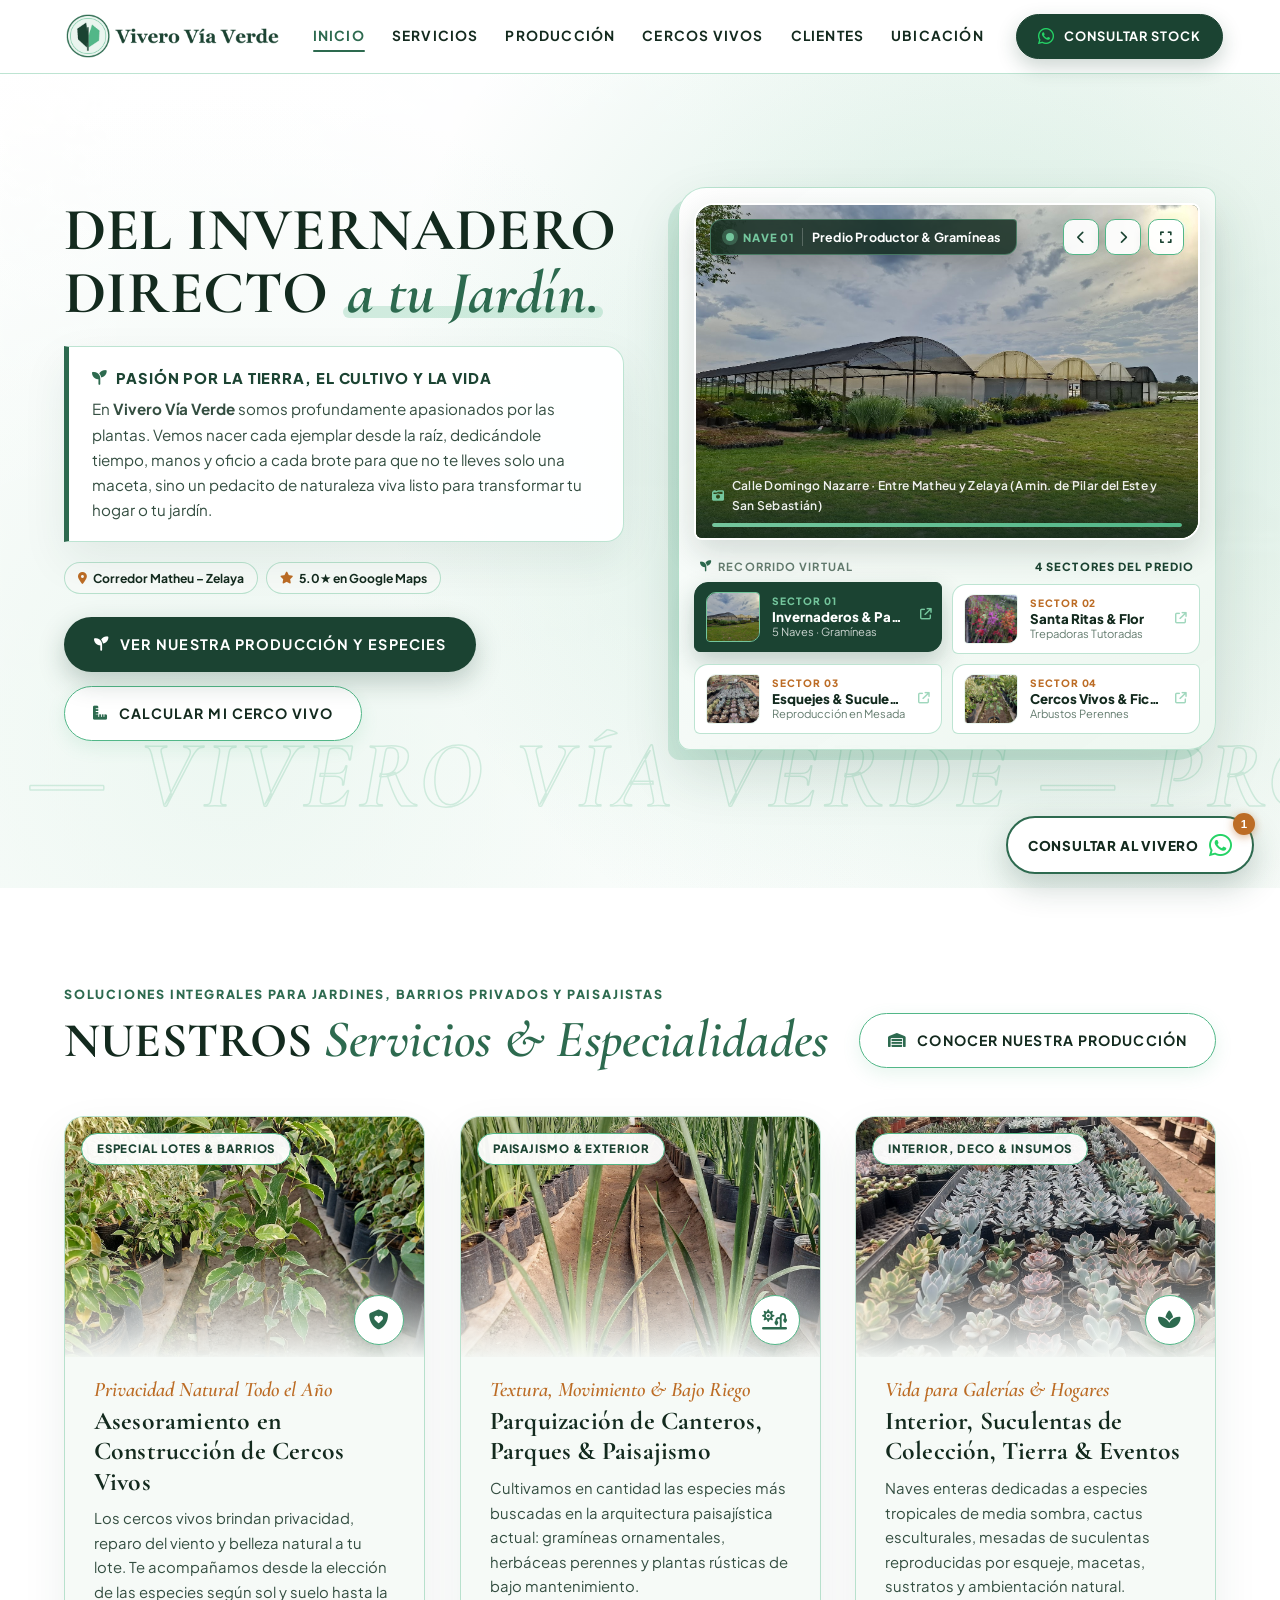
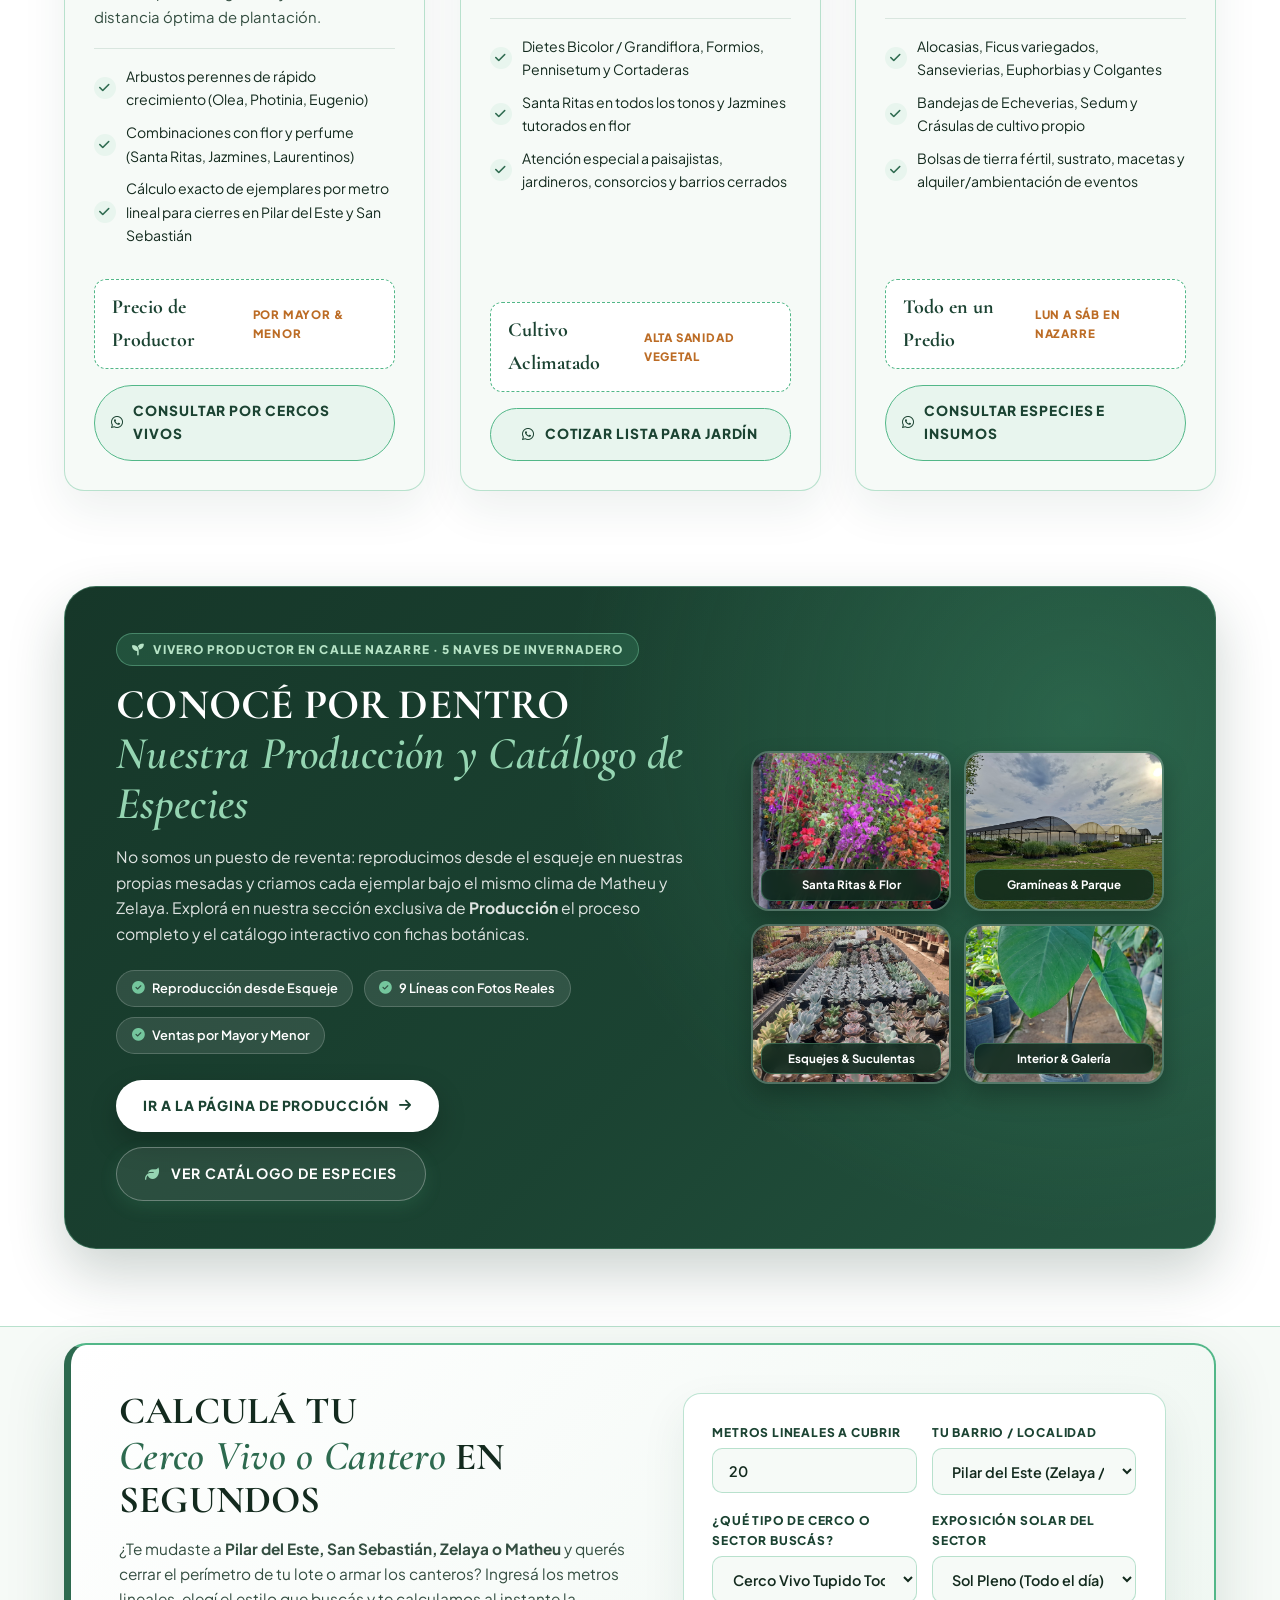
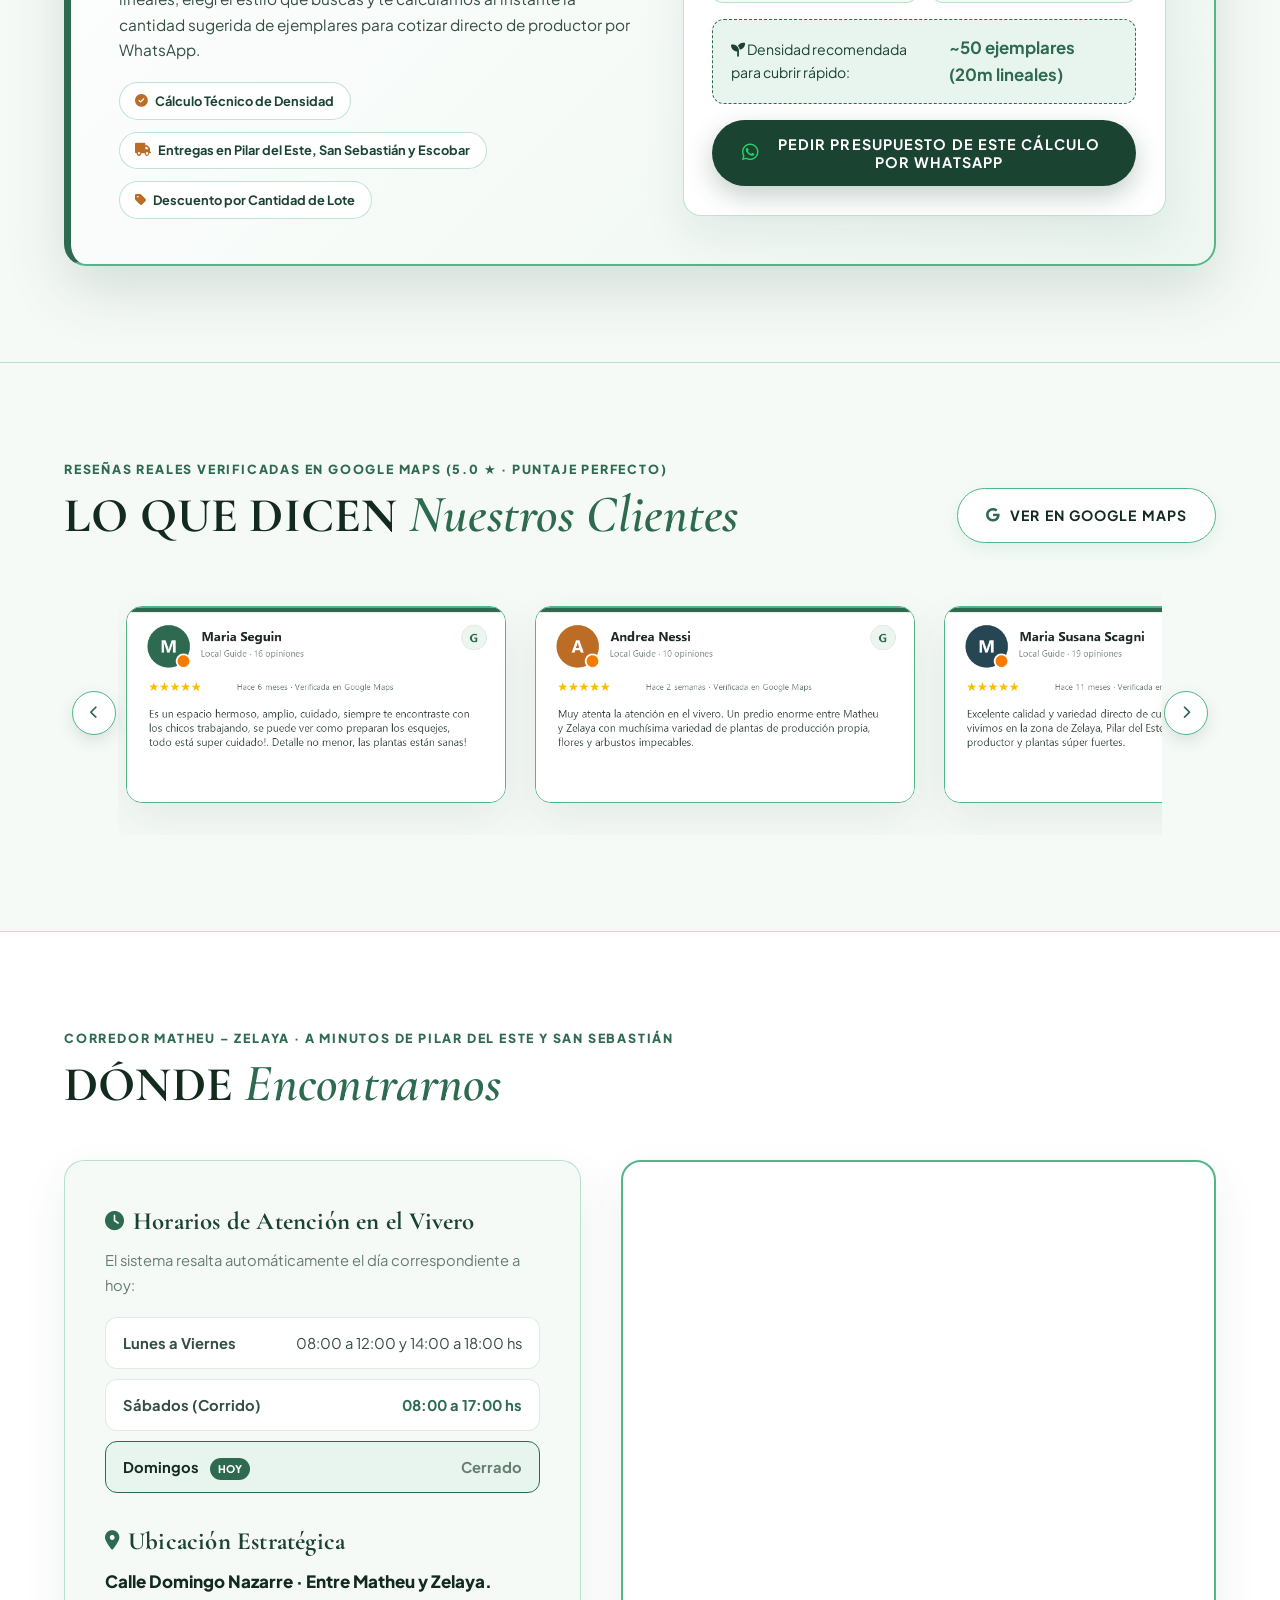
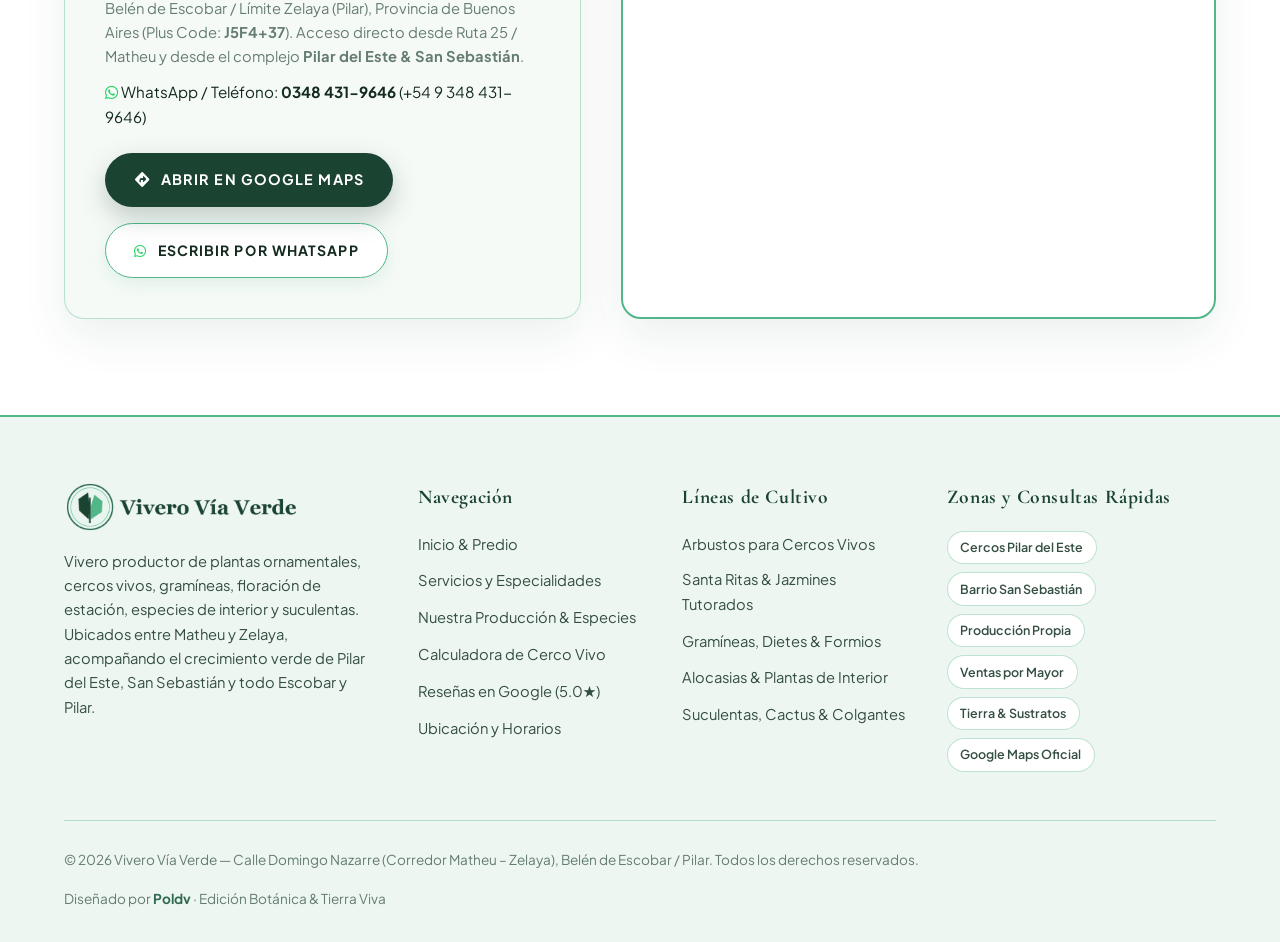
==== commit fb3263db: "style(hero): presentacion creativa fija y limpieza de pildoras en inicio" ====
--- a/index.html
+++ b/index.html
@@ -178,16 +178,15 @@
                     DIRECTO <span class="highlight-leaf">a tu Jardín.</span>
                 </h1>
 
-                <!-- Caja dinámica que cambia suavemente al tocar cada sector -->
+                <!-- Presentación creativa fija del vivero -->
                 <div class="hero-dynamic-caption">
-                    <h4 id="heroDynamicTitle"><i class="fas fa-warehouse"></i> Nuestras 5 Naves de Producción Propia</h4>
-                    <p id="heroDynamicDesc">Un predio amplio y cuidado en Calle Nazarre, entre Matheu y Zelaya. Producimos desde el esqueje ejemplares sanos, fuertes y aclimatados al suelo de Zona Norte.</p>
-                </div>
-
-                <!-- Píldoras estratégicas de cobertura zonal -->
+                    <h4><i class="fas fa-seedling"></i> Pasión por la Tierra, el Cultivo y la Vida</h4>
+                    <p>En <strong>Vivero Vía Verde</strong> somos profundamente apasionados por las plantas. Vemos nacer cada ejemplar desde la raíz, dedicándole tiempo, manos y oficio a cada brote para que no te lleves solo una maceta, sino un pedacito de naturaleza viva listo para transformar tu hogar o tu jardín.</p>
+                </div>
+
+                <!-- Píldoras estratégicas -->
                 <div class="hero-zone-tags">
                     <span class="zone-pill"><i class="fas fa-location-dot"></i> Corredor Matheu – Zelaya</span>
-                    <span class="zone-pill"><i class="fas fa-house-chimney-window"></i> Especial Barrios Pilar del Este &amp; San Sebastián</span>
                     <span class="zone-pill"><i class="fas fa-star"></i> 5.0★ en Google Maps</span>
                 </div>
 
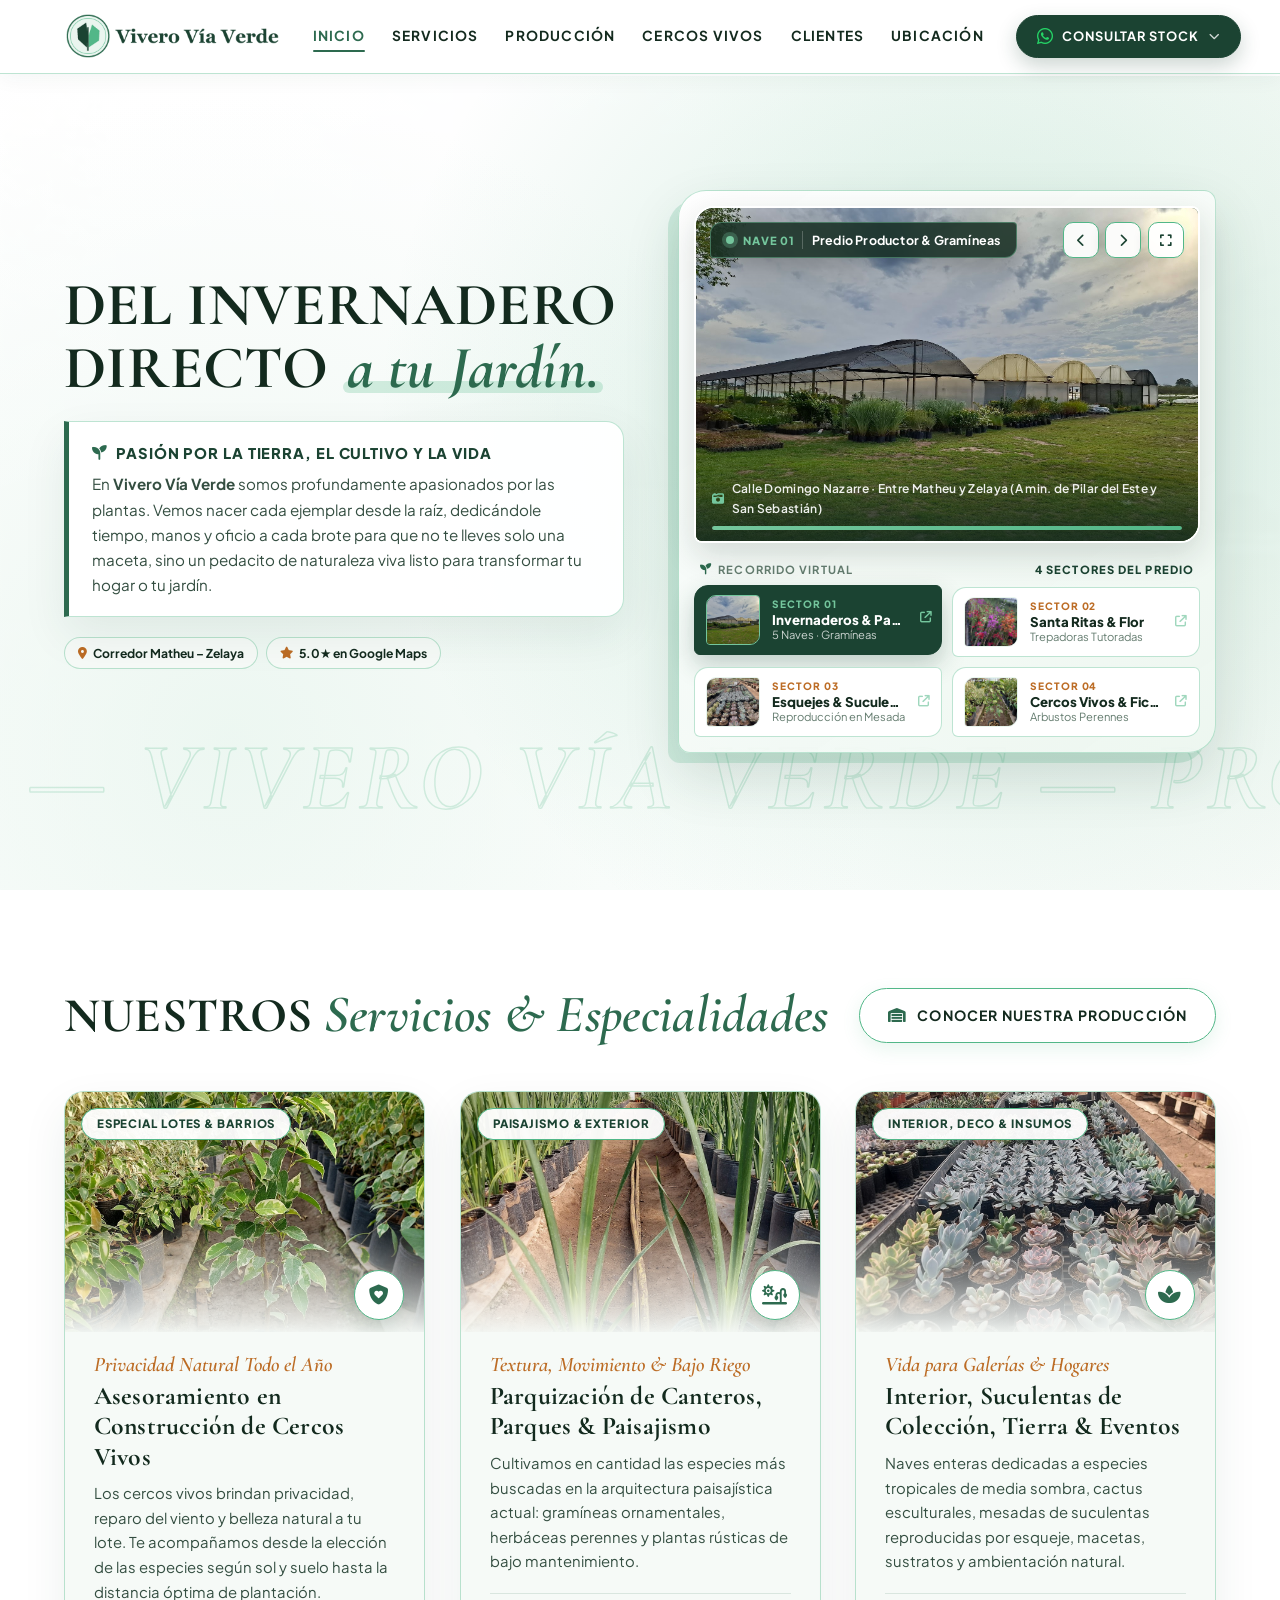
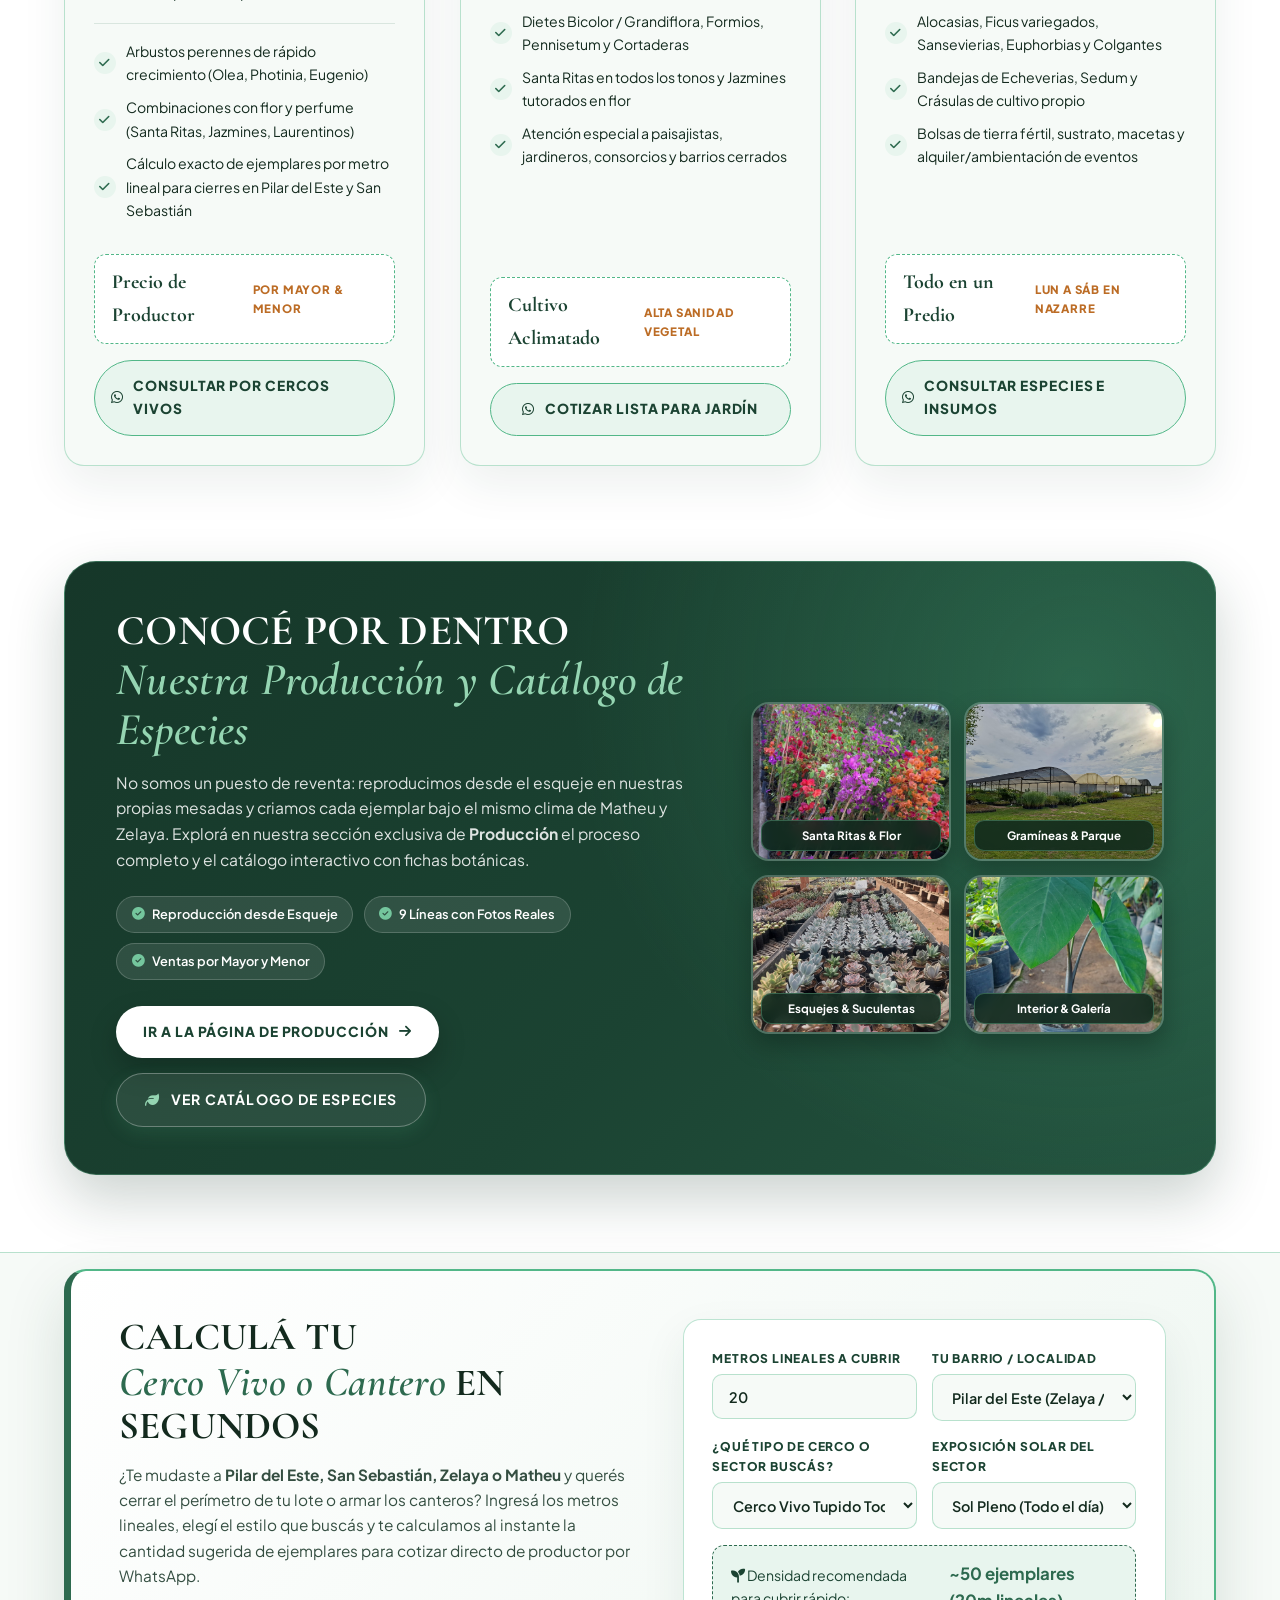
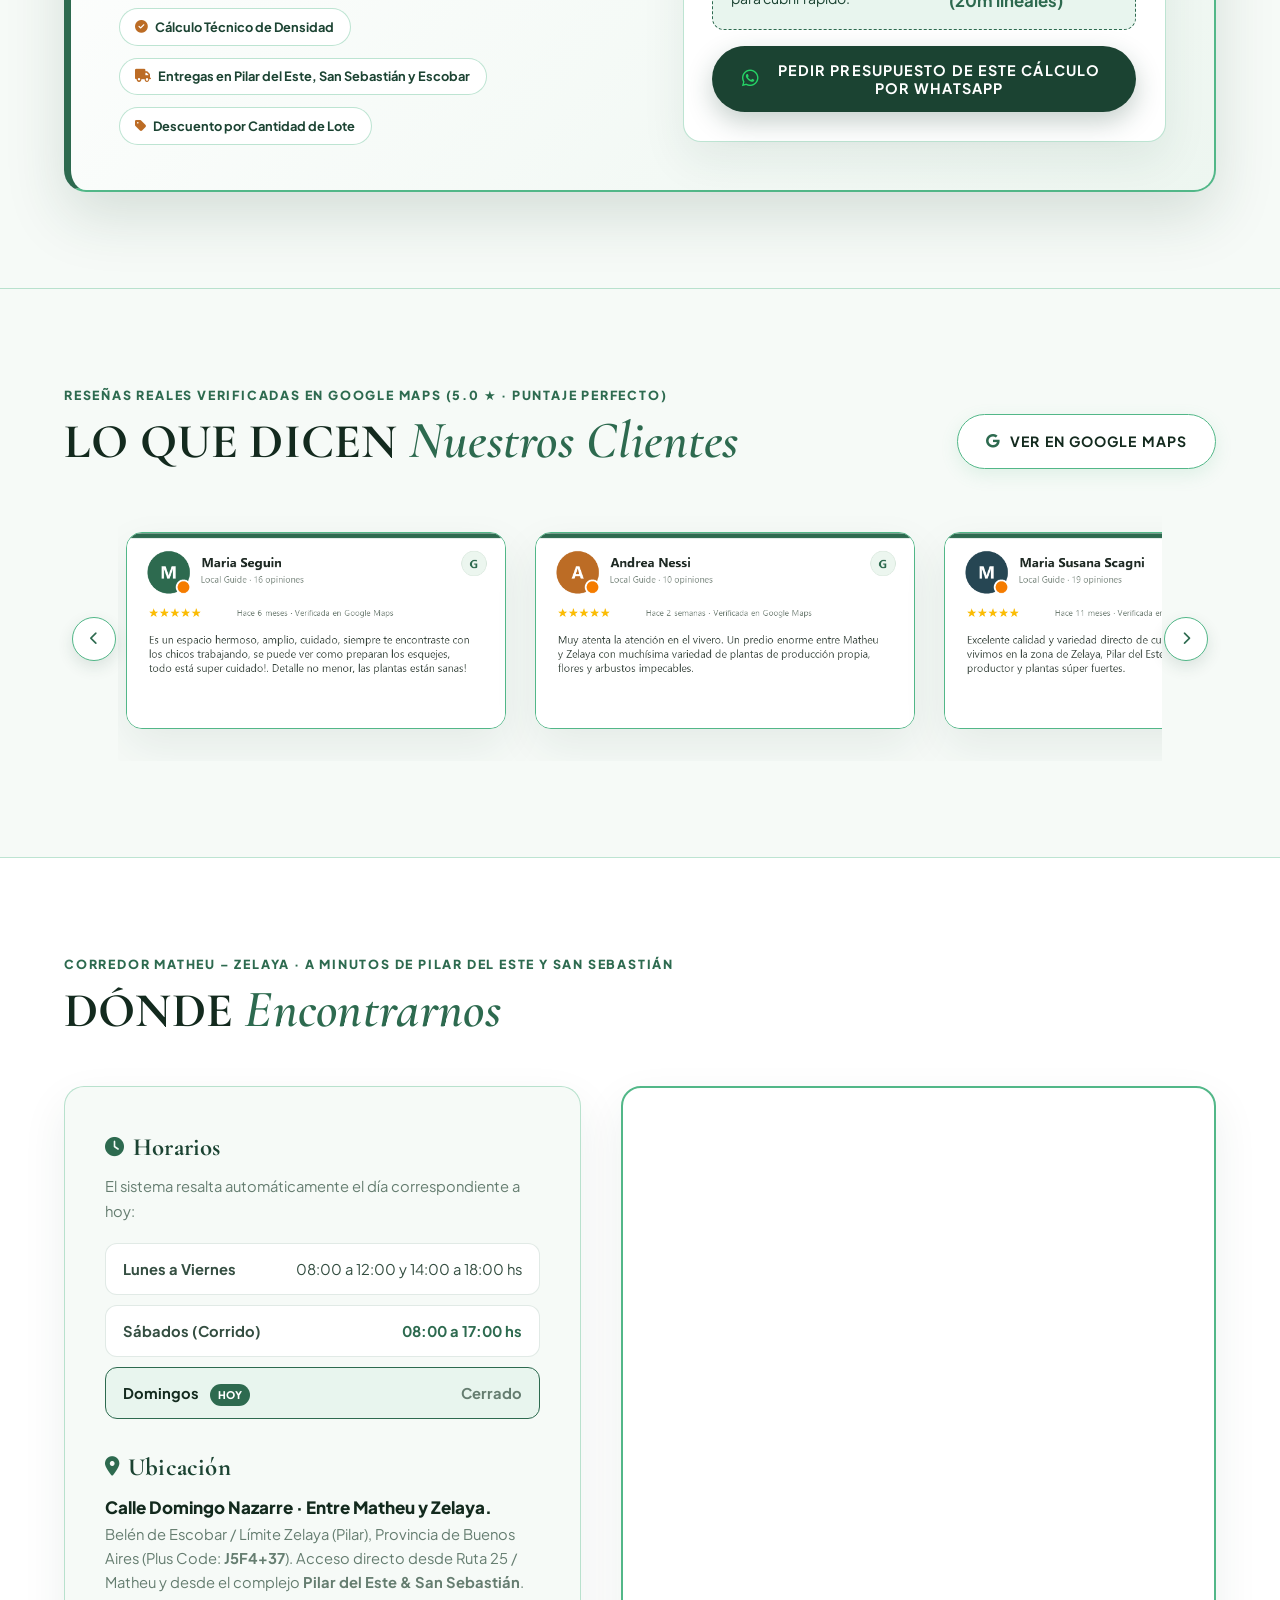
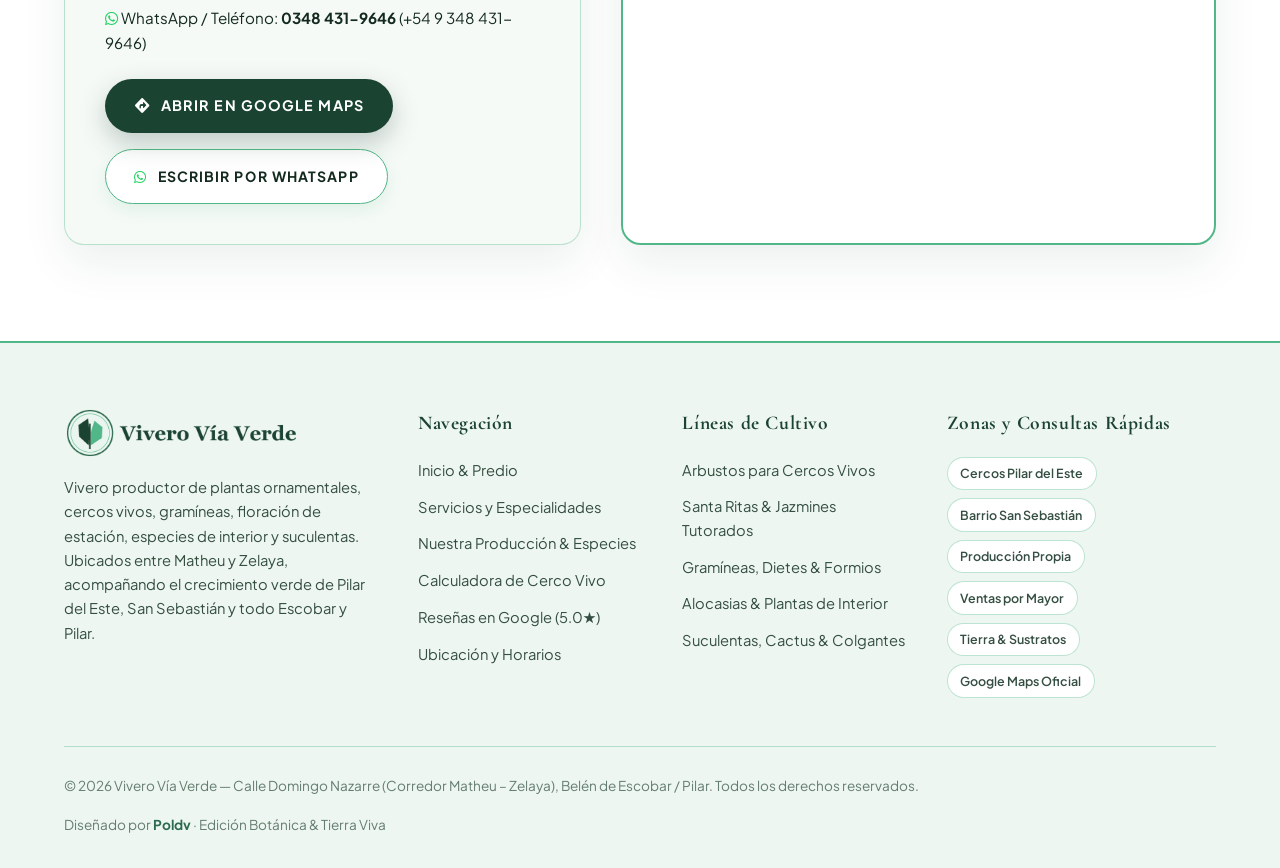
==== commit 7e0a0df2: "feat(ui): navbar fija al scrollear, menu wpp en header con consulta general y limpieza de textos/bot" ====
--- a/index.html
+++ b/index.html
@@ -142,10 +142,42 @@
         </ul>
 
         <div class="nav-actions">
-            <a href="https://wa.me/5493484319646?text=Hola%20Vivero%20V%C3%ADa%20Verde!%20Quisiera%20hacer%20una%20consulta%20por%20plantas%20o%20cercos%20vivos" class="btn-nav-cta" target="_blank">
-                <i class="fab fa-whatsapp" style="font-size: 1.15rem;"></i>
-                <span>Consultar Stock</span>
-            </a>
+            <div class="nav-wa-dropdown-wrap">
+                <button class="btn-nav-cta" id="navWaBtn" type="button" aria-expanded="false">
+                    <i class="fab fa-whatsapp" style="font-size: 1.15rem;"></i>
+                    <span>Consultar Stock</span>
+                    <i class="fas fa-chevron-down nav-wa-caret"></i>
+                </button>
+
+                <div class="nav-wa-popup" id="navWaPopup">
+                    <div class="wa-popup-header">
+                        <strong><i class="fab fa-whatsapp"></i> ¿En qué te podemos asesorar?</strong>
+                        <button class="wa-popup-close" id="navWaClose" type="button" aria-label="Cerrar menú">&times;</button>
+                    </div>
+                    <div class="wa-popup-list">
+                        <a href="https://wa.me/5493484319646?text=Hola%20Vivero%20V%C3%ADa%20Verde!%20Quisiera%20hacerles%20una%20consulta%20general" target="_blank" class="wa-popup-item">
+                            <span>💬 Consulta General</span>
+                            <i class="fas fa-chevron-right"></i>
+                        </a>
+                        <a href="https://wa.me/5493484319646?text=Hola%20Vivero%20V%C3%ADa%20Verde!%20Quisiera%20cotizar%20plantas%20para%20un%20Cerco%20Vivo" target="_blank" class="wa-popup-item">
+                            <span>🌿 Cotizar Cerco Vivo</span>
+                            <i class="fas fa-chevron-right"></i>
+                        </a>
+                        <a href="https://wa.me/5493484319646?text=Hola%20Vivero%20V%C3%ADa%20Verde!%20Quisiera%20consultar%20por%20Gram%C3%ADneas%2C%20Dietes%2C%20Santa%20Ritas%20o%20plantas%20de%20exterior" target="_blank" class="wa-popup-item">
+                            <span>🌸 Plantas de Exterior, Flores &amp; Gramíneas</span>
+                            <i class="fas fa-chevron-right"></i>
+                        </a>
+                        <a href="https://wa.me/5493484319646?text=Hola%20Vivero%20V%C3%ADa%20Verde!%20Quisiera%20consultar%20por%20Plantas%20de%20Interior%2C%20Suculentas%2C%20Macetas%20o%20Tierra" target="_blank" class="wa-popup-item">
+                            <span>🪴 Interior, Suculentas, Tierra &amp; Macetas</span>
+                            <i class="fas fa-chevron-right"></i>
+                        </a>
+                        <a href="https://wa.me/5493484319646?text=Hola%20Vivero%20V%C3%ADa%20Verde!%20Soy%20paisajista%20/%20busco%20compra%20por%20cantidad%20y%20quer%C3%ADa%20consultar%20lista" target="_blank" class="wa-popup-item">
+                            <span>🚜 Ventas por Mayor / Paisajistas / Envíos</span>
+                            <i class="fas fa-chevron-right"></i>
+                        </a>
+                    </div>
+                </div>
+            </div>
             <button class="menu-toggle" id="menuToggle" aria-label="Abrir menú">
                 <i class="fas fa-bars"></i>
             </button>
@@ -188,18 +220,6 @@
                 <div class="hero-zone-tags">
                     <span class="zone-pill"><i class="fas fa-location-dot"></i> Corredor Matheu – Zelaya</span>
                     <span class="zone-pill"><i class="fas fa-star"></i> 5.0★ en Google Maps</span>
-                </div>
-
-                <!-- Botones de navegación rápida hacia Producción y Calculadora -->
-                <div class="hero-cta-row">
-                    <a href="produccion.html" class="btn-kinetic-primary">
-                        <i class="fas fa-seedling"></i>
-                        <span>Ver Nuestra Producción y Especies</span>
-                    </a>
-                    <a href="#cotizador" class="btn-kinetic-outline">
-                        <i class="fas fa-ruler-combined" style="color: var(--primary-strong);"></i>
-                        <span>Calcular mi Cerco Vivo</span>
-                    </a>
                 </div>
             </div>
 
@@ -316,7 +336,6 @@
     <section id="servicios" class="combos-section">
         <div class="section-header-flex reveal-up">
             <div>
-                <span class="eyebrow">Soluciones Integrales para Jardines, Barrios Privados y Paisajistas</span>
                 <h2>NUESTROS <span class="botanical-italic">Servicios &amp; Especialidades</span></h2>
             </div>
             <a href="produccion.html" class="btn-kinetic-outline">
@@ -427,9 +446,6 @@
     <section class="prod-bridge-section">
         <div class="prod-bridge-card reveal-up">
             <div class="prod-bridge-info">
-                <span class="eyebrow-light">
-                    <i class="fas fa-seedling"></i> Vivero Productor en Calle Nazarre · 5 Naves de Invernadero
-                </span>
                 <h2>CONOCÉ POR DENTRO <span class="botanical-italic">Nuestra Producción y Catálogo de Especies</span></h2>
                 <p>No somos un puesto de reventa: reproducimos desde el esqueje en nuestras propias mesadas y criamos cada ejemplar bajo el mismo clima de Matheu y Zelaya. Explorá en nuestra sección exclusiva de <strong>Producción</strong> el proceso completo y el catálogo interactivo con fichas botánicas.</p>
 
@@ -587,7 +603,7 @@
             <div class="schedule-panel reveal-left">
                 <div>
                     <h3 class="panel-heading">
-                        <i class="fas fa-clock"></i> Horarios de Atención en el Vivero
+                        <i class="fas fa-clock"></i> Horarios
                     </h3>
                     <p style="color: var(--text-muted); font-size: 0.92rem;">El sistema resalta automáticamente el día correspondiente a hoy:</p>
 
@@ -607,7 +623,7 @@
                     </div>
 
                     <h3 class="panel-heading" style="margin-top: 0.5rem;">
-                        <i class="fas fa-map-marker-alt"></i> Ubicación Estratégica
+                        <i class="fas fa-map-marker-alt"></i> Ubicación
                     </h3>
                     <p style="font-size: 1.06rem; color: var(--text-dark); font-weight: 800;">Calle Domingo Nazarre · Entre Matheu y Zelaya.</p>
                     <p style="color: var(--text-muted); margin-bottom: 0.65rem; font-size: 0.92rem;">
@@ -719,43 +735,7 @@
         </div>
     </div>
 
-    <!-- ======================================================================
-         FLOATING WHATSAPP MULTI-OPCIONES
-         ====================================================================== -->
-    <div class="wa-floating-widget">
-        <div class="wa-popup-menu" id="waPopupMenu">
-            <div class="wa-popup-header">
-                <strong><i class="fab fa-whatsapp"></i> ¿En qué te podemos asesorar?</strong>
-                <button class="wa-popup-close" id="waPopupClose" aria-label="Cerrar menú">&times;</button>
-            </div>
-            <div class="wa-popup-list">
-                <a href="https://wa.me/5493484319646?text=Hola%20Vivero%20V%C3%ADa%20Verde!%20Quisiera%20cotizar%20plantas%20para%20un%20Cerco%20Vivo%20(Zona%20Pilar%20del%20Este%20/%20San%20Sebasti%C3%A1n%20/%20Matheu)" target="_blank" class="wa-popup-item">
-                    <span>🌿 Cotizar Cerco Vivo (Pilar del Este / Zona)</span>
-                    <i class="fas fa-chevron-right"></i>
-                </a>
-                <a href="https://wa.me/5493484319646?text=Hola%20Vivero%20V%C3%ADa%20Verde!%20Quisiera%20consultar%20por%20Gram%C3%ADneas%2C%20Dietes%2C%20Santa%20Ritas%20o%20plantas%20de%20exterior" target="_blank" class="wa-popup-item">
-                    <span>🌸 Plantas de Exterior, Flores &amp; Gramíneas</span>
-                    <i class="fas fa-chevron-right"></i>
-                </a>
-                <a href="https://wa.me/5493484319646?text=Hola%20Vivero%20V%C3%ADa%20Verde!%20Quisiera%20consultar%20por%20Plantas%20de%20Interior%2C%20Suculentas%2C%20Macetas%20o%20Tierra" target="_blank" class="wa-popup-item">
-                    <span>🪴 Interior, Suculentas, Tierra &amp; Macetas</span>
-                    <i class="fas fa-chevron-right"></i>
-                </a>
-                <a href="https://wa.me/5493484319646?text=Hola%20Vivero%20V%C3%ADa%20Verde!%20Soy%20paisajista%20/%20busco%20compra%20por%20cantidad%20y%20quer%C3%ADa%20consultar%20lista" target="_blank" class="wa-popup-item">
-                    <span>🚜 Ventas por Mayor / Paisajistas / Envíos</span>
-                    <i class="fas fa-chevron-right"></i>
-                </a>
-            </div>
-        </div>
-
-        <button class="wa-Launcher-btn" id="waLauncherBtn" type="button" aria-label="Chatear por WhatsApp">
-            <span class="wa-Launcher-label">Consultar al Vivero</span>
-            <i class="fab fa-whatsapp"></i>
-            <span class="wa-notif-badge" id="waNotifBadge">1</span>
-        </button>
-    </div>
-
     <!-- Script Principal -->
-    <script src="js/main.js?v=2"></script>
+    <script src="js/main.js?v=3"></script>
 </body>
 </html>
--- a/css/styles.css
+++ b/css/styles.css
@@ -52,6 +52,7 @@
     background-color: var(--bg-white);
     color: var(--text-body);
     line-height: 1.65;
+    padding-top: 76px;
     overflow-x: hidden;
     -webkit-font-smoothing: antialiased;
 }
@@ -120,30 +121,33 @@
 }
 
 /* ==========================================================================
-   NAVBAR CLARA CON GLASSMORPHISM & EFECTO TEXT-REVEAL
+   NAVBAR FIJA CON GLASSMORPHISM & EFECTO TEXT-REVEAL
    ========================================================================== */
 .navbar {
-    position: sticky;
+    position: fixed;
     top: 0;
+    left: 0;
+    right: 0;
     width: 100%;
-    z-index: 1000;
+    z-index: 2500;
     padding: 0.78rem max(5%, calc((100% - 1220px) / 2));
     display: flex;
     justify-content: space-between;
     align-items: center;
     gap: 2rem;
-    background: rgba(255, 255, 255, 0.94);
+    background: rgba(255, 255, 255, 0.96);
     backdrop-filter: blur(16px);
     -webkit-backdrop-filter: blur(16px);
     border-bottom: 1px solid var(--border-botanical);
-    transition: all 0.4s var(--transition-smooth);
+    box-shadow: 0 4px 20px rgba(27, 67, 50, 0.05);
+    transition: all 0.35s var(--transition-smooth);
 }
 
 .navbar.scrolled {
     padding: 0.56rem max(5%, calc((100% - 1220px) / 2));
-    background: rgba(255, 255, 255, 0.98);
+    background: rgba(255, 255, 255, 0.99);
     border-bottom-color: var(--primary-strong);
-    box-shadow: 0 10px 30px rgba(27, 67, 50, 0.09);
+    box-shadow: 0 10px 30px rgba(27, 67, 50, 0.11);
 }
 
 .logo {
@@ -240,6 +244,11 @@
     align-items: center;
     gap: 0.9rem;
     flex-shrink: 0;
+    position: relative;
+}
+
+.nav-wa-dropdown-wrap {
+    position: relative;
 }
 
 .btn-nav-cta {
@@ -254,25 +263,63 @@
     font-size: 0.8rem;
     letter-spacing: 0.9px;
     text-transform: uppercase;
-    padding: 0.68rem 1.35rem;
+    padding: 0.68rem 1.25rem;
     border-radius: 50px;
     display: inline-flex;
     align-items: center;
-    gap: 0.55rem;
+    gap: 0.52rem;
+    cursor: pointer;
     transition: all 0.35s var(--transition-smooth);
     box-shadow: 0 8px 20px rgba(27, 67, 50, 0.22);
 }
 
-.btn-nav-cta i {
+.btn-nav-cta i.fa-whatsapp {
     color: var(--whatsapp);
     transition: color 0.3s ease;
 }
 
-.btn-nav-cta:hover {
+.btn-nav-cta .nav-wa-caret {
+    font-size: 0.68rem;
+    color: rgba(255, 255, 255, 0.8);
+    margin-left: 0.1rem;
+    transition: transform 0.3s var(--transition-smooth);
+}
+
+.btn-nav-cta.active .nav-wa-caret {
+    transform: rotate(180deg);
+}
+
+.btn-nav-cta:hover,
+.btn-nav-cta.active {
     background: var(--primary-strong);
     border-color: var(--primary-strong);
     transform: translateY(-2px);
     box-shadow: 0 12px 26px rgba(45, 106, 79, 0.32);
+}
+
+/* Menú desplegable de WhatsApp integrado al botón superior del encabezado */
+.nav-wa-popup {
+    position: absolute;
+    top: calc(100% + 12px);
+    right: 0;
+    width: 356px;
+    max-width: calc(100vw - 28px);
+    background: #fff;
+    border: 1.5px solid var(--primary);
+    border-radius: 18px;
+    overflow: hidden;
+    box-shadow: 0 22px 50px rgba(27, 67, 50, 0.24);
+    opacity: 0;
+    transform: translateY(-10px) scale(0.96);
+    pointer-events: none;
+    transition: all 0.28s var(--transition-smooth);
+    z-index: 2600;
+}
+
+.nav-wa-popup.open {
+    opacity: 1;
+    transform: translateY(0) scale(1);
+    pointer-events: auto;
 }
 
 .menu-toggle {
@@ -913,7 +960,7 @@
    ========================================================================== */
 .editorial-blocks-row {
     display: grid;
-    grid-template-columns: 1fr 1fr;
+    grid-template-columns: 1fr;
     width: 100%;
     position: relative;
     z-index: 5;
@@ -922,19 +969,25 @@
 }
 
 .ed-block {
-    padding: 3.6rem 3.4rem;
-    display: flex;
-    flex-direction: column;
+    padding: 3.2rem max(5%, calc((100% - 1280px) / 2));
+    display: flex;
+    flex-direction: row;
+    align-items: center;
     justify-content: space-between;
+    gap: 2.5rem;
+    flex-wrap: wrap;
     position: relative;
     overflow: hidden;
     transition: all 0.4s ease;
+}
+
+.ed-block > div:first-child {
+    max-width: 720px;
 }
 
 .ed-block-moss {
     background: var(--bg-moss);
     color: var(--text-dark);
-    border-right: 1px solid var(--border-botanical);
 }
 
 .ed-block-linen {
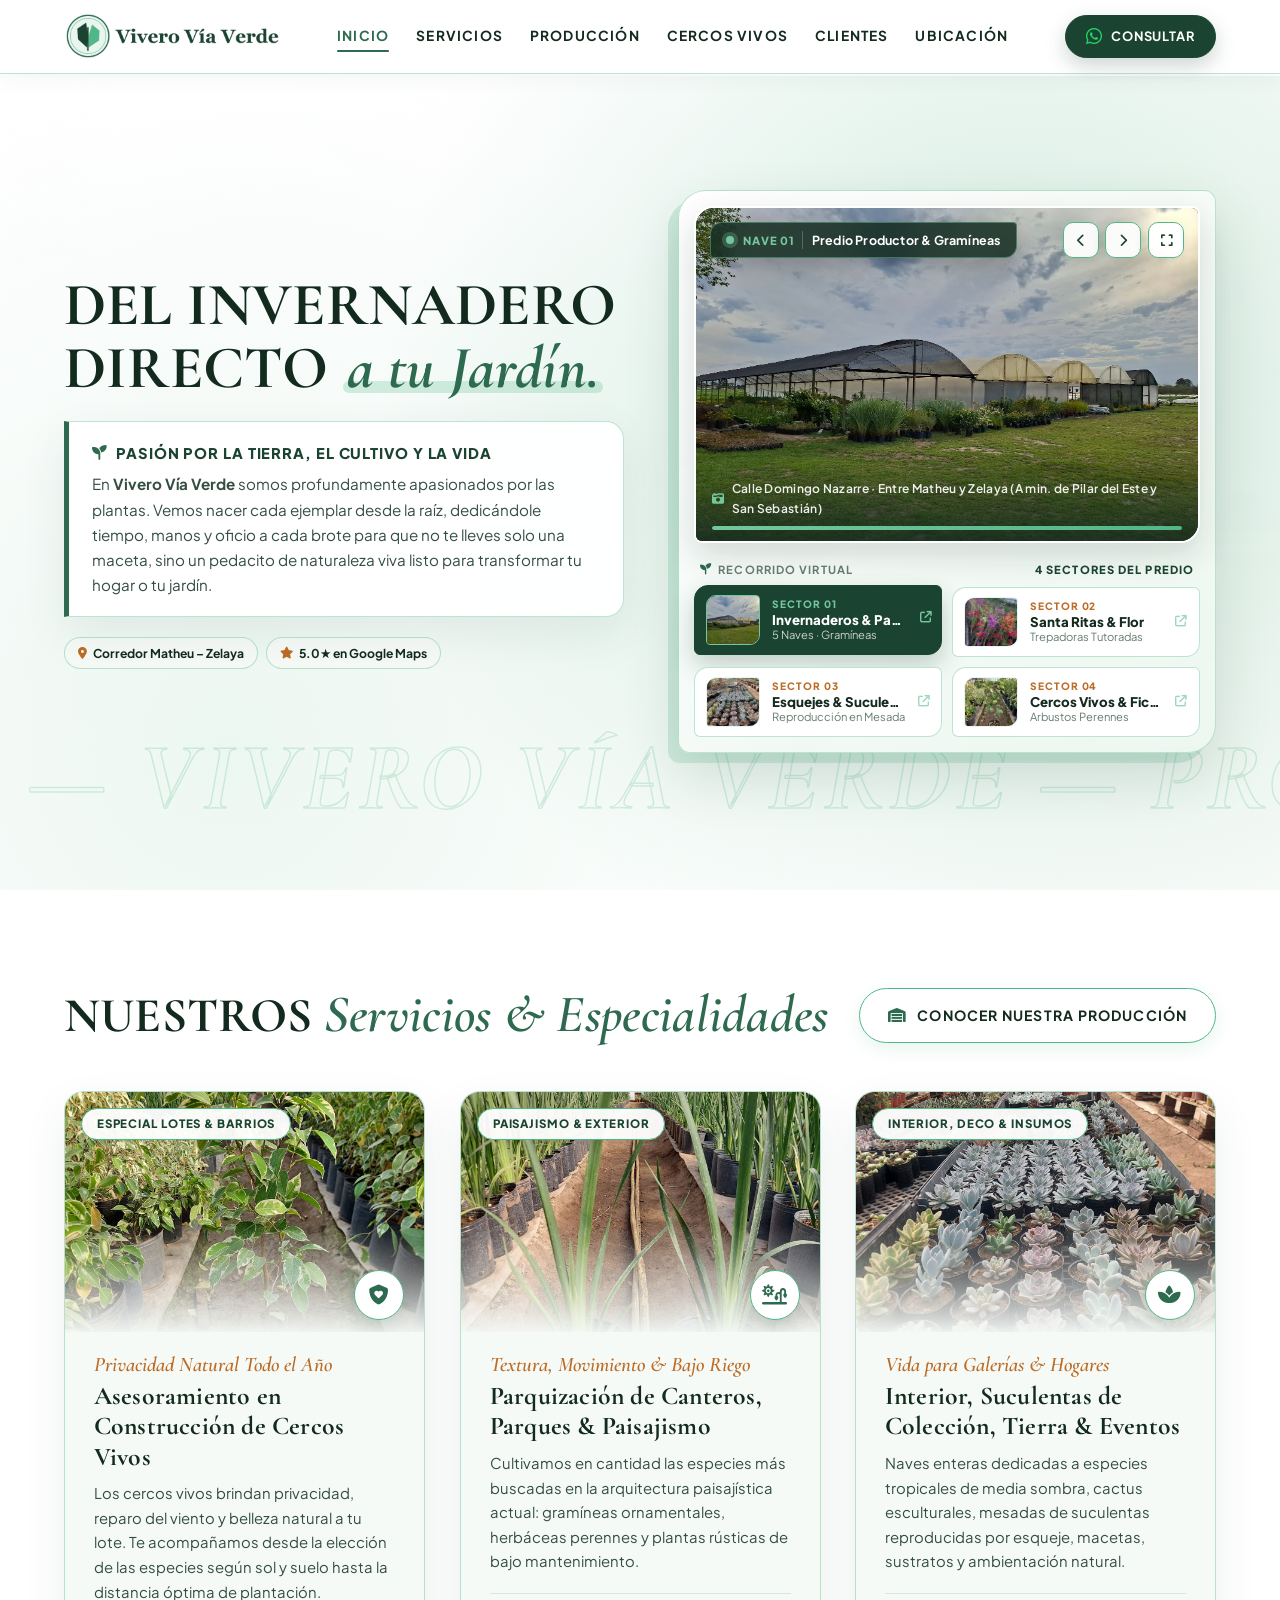
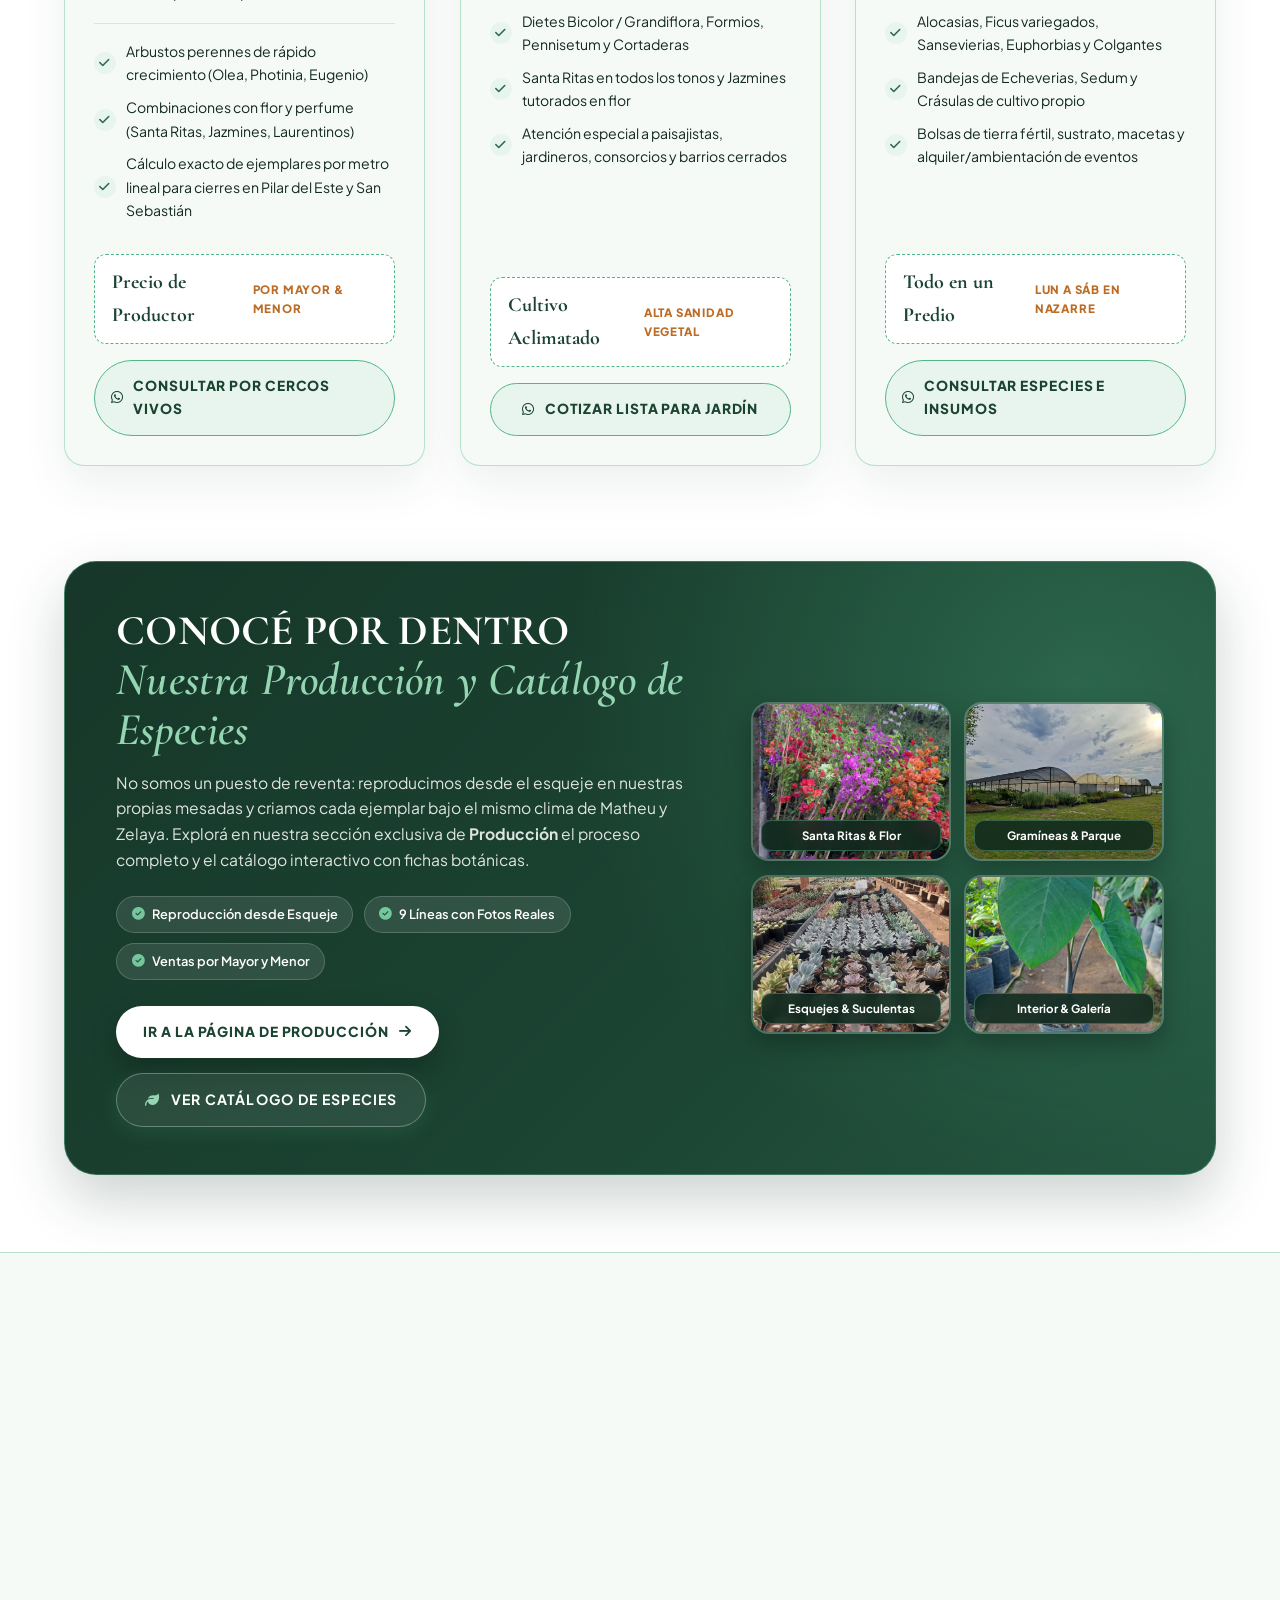
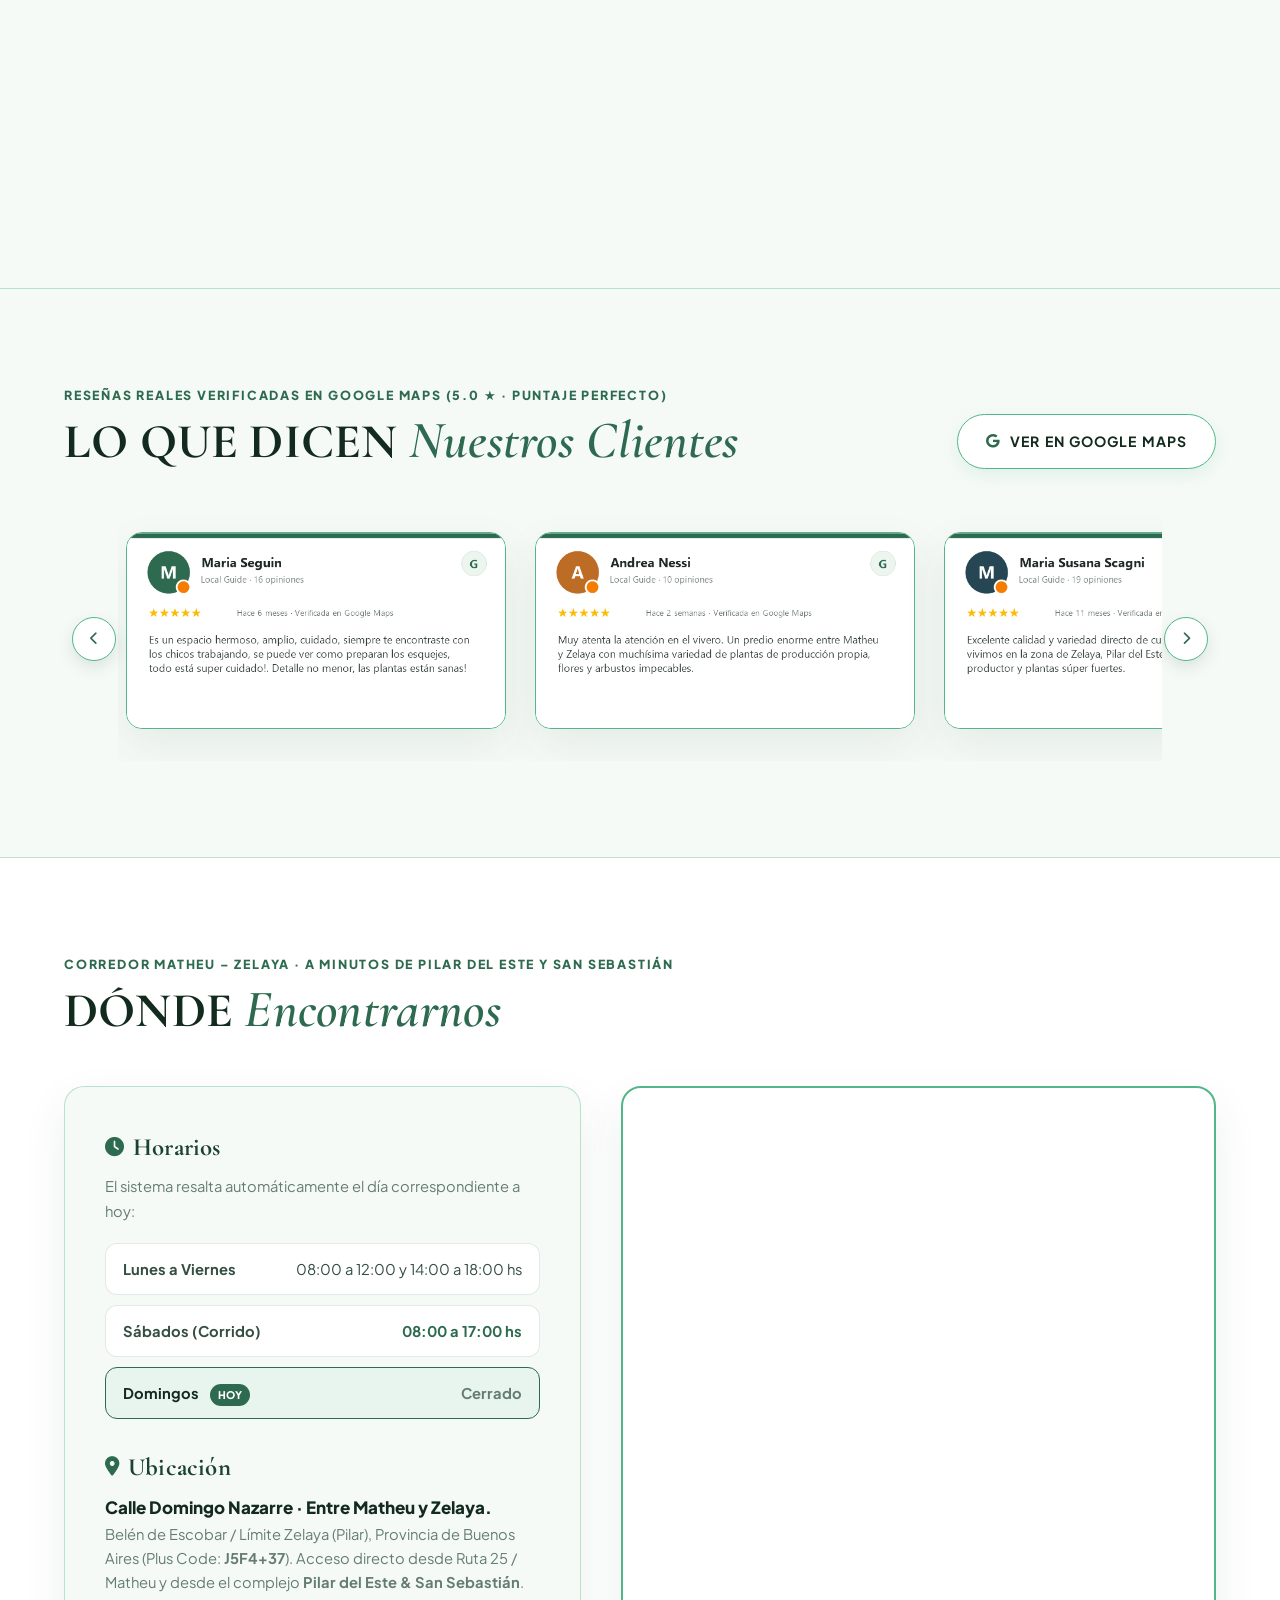
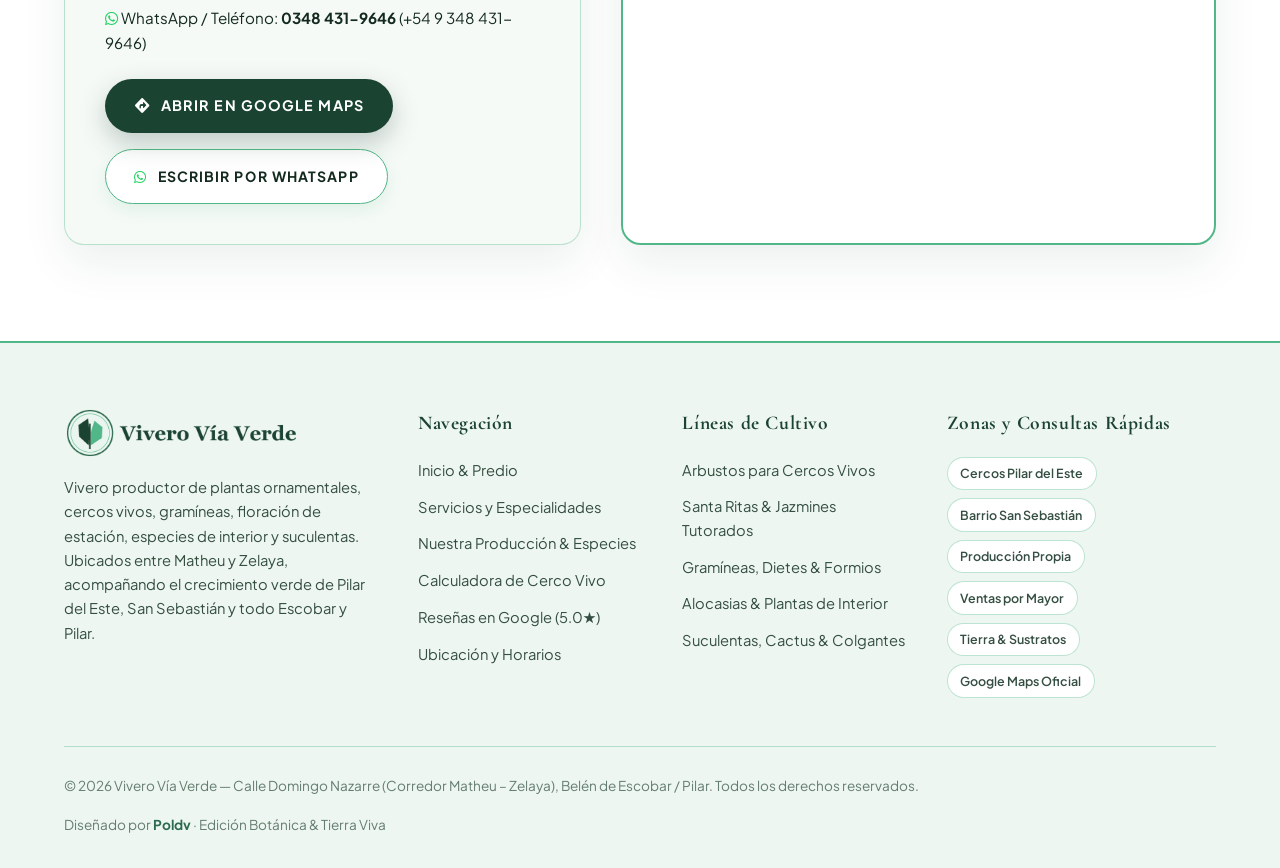
==== commit c065cf04: "style(navbar): boton wpp redondo solo icono en celular y Consultar sin flecha en PC" ====
--- a/index.html
+++ b/index.html
@@ -30,7 +30,7 @@
     <link rel="stylesheet" href="https://cdnjs.cloudflare.com/ajax/libs/font-awesome/6.4.0/css/all.min.css">
     
     <!-- Custom CSS (Edición Botánica & Tierra Viva) -->
-    <link rel="stylesheet" href="css/styles.css?v=2">
+    <link rel="stylesheet" href="css/styles.css?v=3">
 
     <!-- Schema.org Datos Estructurados (SEO Local para Google Maps: Matheu, Zelaya, Pilar del Este, San Sebastián) -->
     <script type="application/ld+json">
@@ -143,10 +143,9 @@
 
         <div class="nav-actions">
             <div class="nav-wa-dropdown-wrap">
-                <button class="btn-nav-cta" id="navWaBtn" type="button" aria-expanded="false">
+                <button class="btn-nav-cta" id="navWaBtn" type="button" aria-expanded="false" aria-label="Consultar por WhatsApp">
                     <i class="fab fa-whatsapp" style="font-size: 1.15rem;"></i>
-                    <span>Consultar Stock</span>
-                    <i class="fas fa-chevron-down nav-wa-caret"></i>
+                    <span>Consultar</span>
                 </button>
 
                 <div class="nav-wa-popup" id="navWaPopup">
--- a/css/styles.css
+++ b/css/styles.css
@@ -2880,6 +2880,43 @@
         border-radius: 22px 22px 16px 16px;
     }
 
+    .vivero-viewport-topbar {
+        top: 10px;
+        left: 10px;
+        right: 10px;
+        gap: 0.45rem;
+    }
+
+    .vivero-live-pill {
+        padding: 0.34rem 0.65rem;
+        font-size: 0.68rem;
+        gap: 0.4rem;
+        min-width: 0;
+        max-width: calc(100% - 108px);
+    }
+
+    .vivero-live-pill strong {
+        white-space: nowrap;
+        overflow: hidden;
+        text-overflow: ellipsis;
+    }
+
+    .btn-nav-cta {
+        width: 44px;
+        height: 44px;
+        padding: 0;
+        border-radius: 50%;
+        justify-content: center;
+    }
+
+    .btn-nav-cta span {
+        display: none;
+    }
+
+    .btn-nav-cta i.fa-whatsapp {
+        font-size: 1.3rem !important;
+    }
+
     .vivero-naves-list {
         grid-template-columns: 1fr;
         gap: 0.48rem;
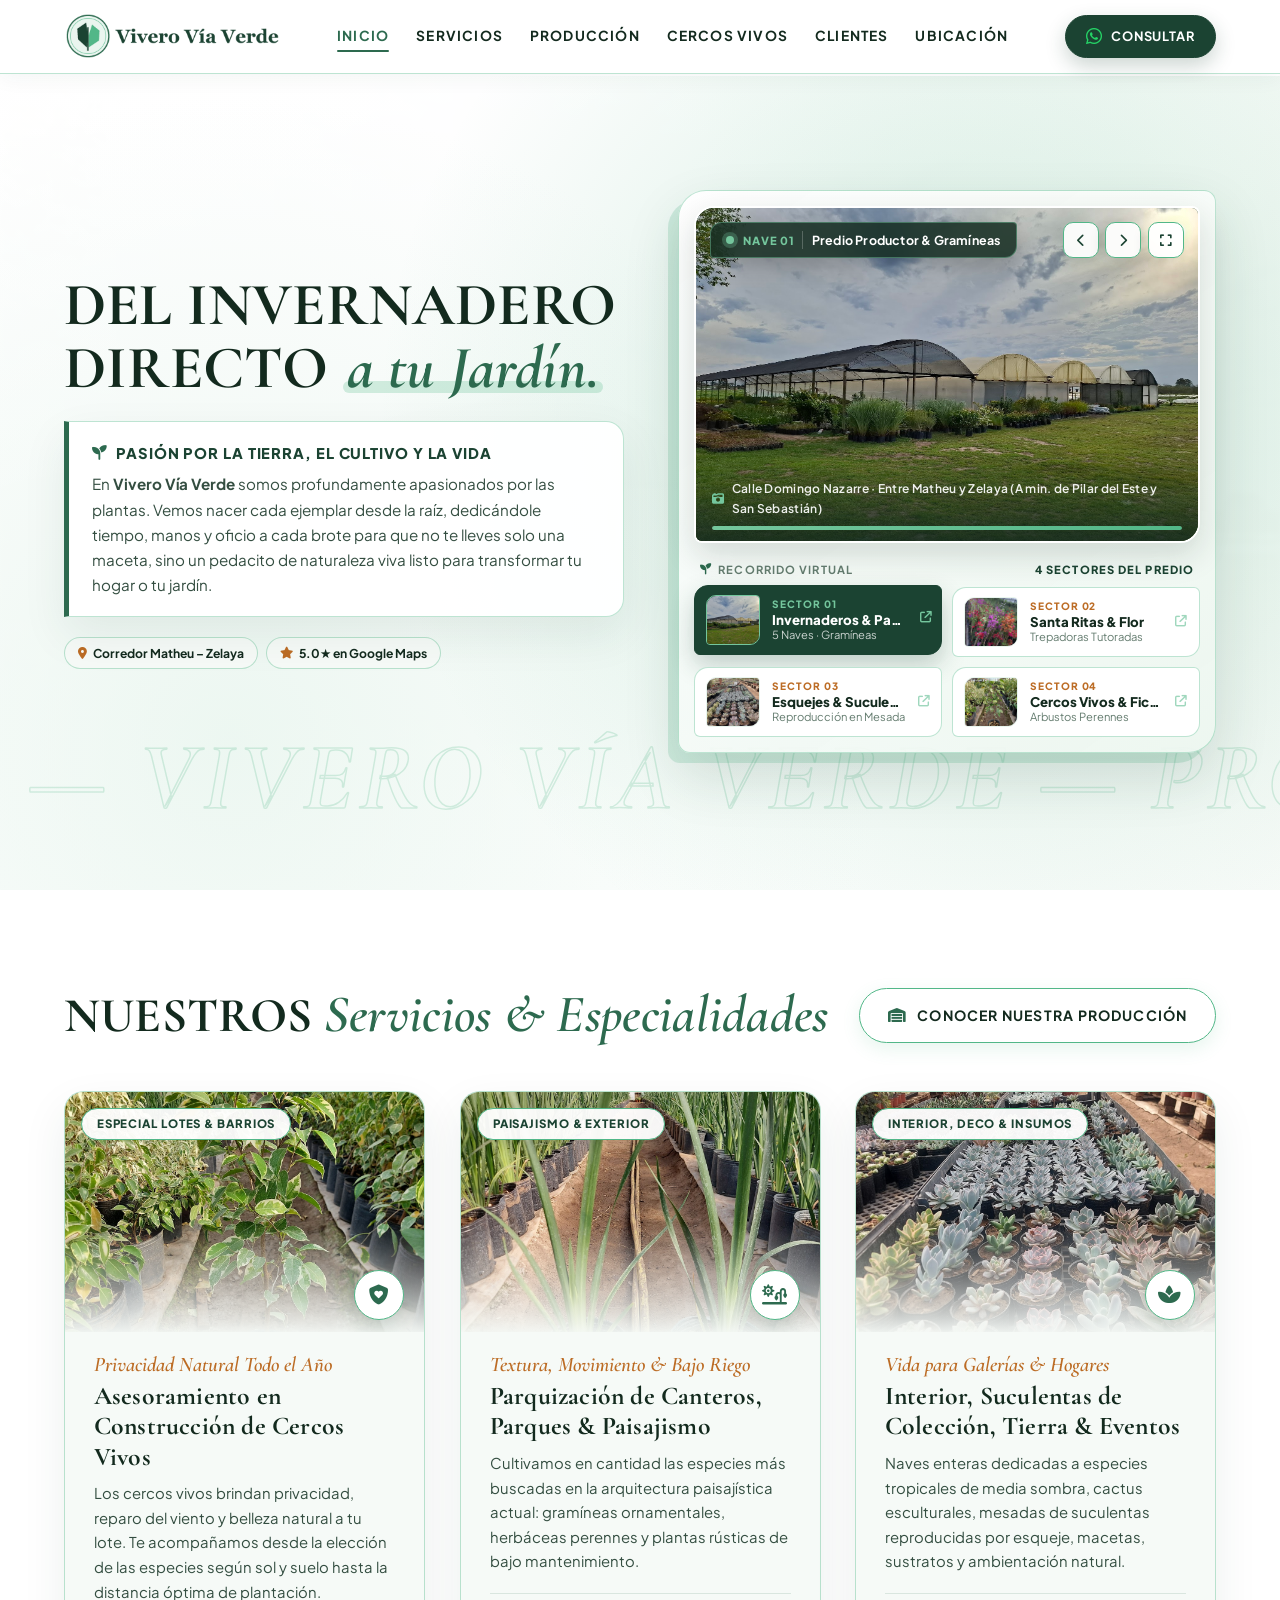
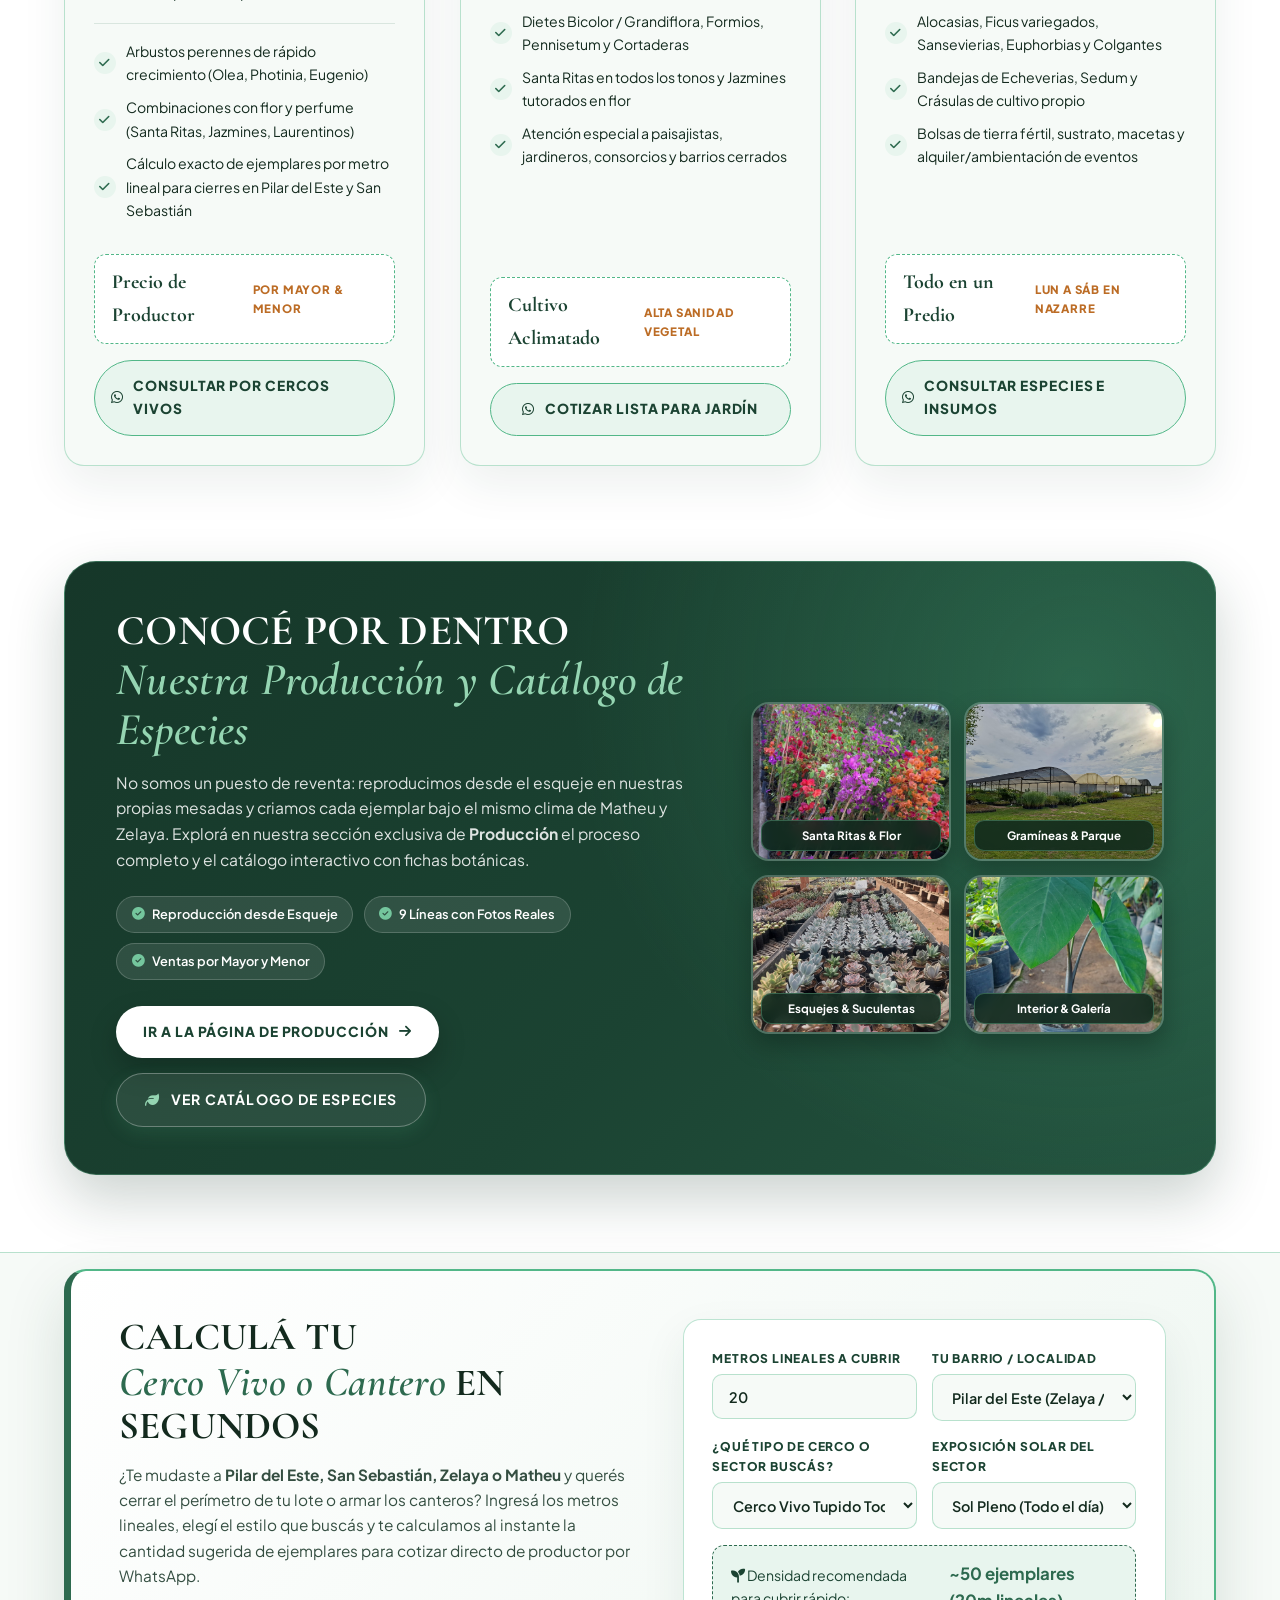
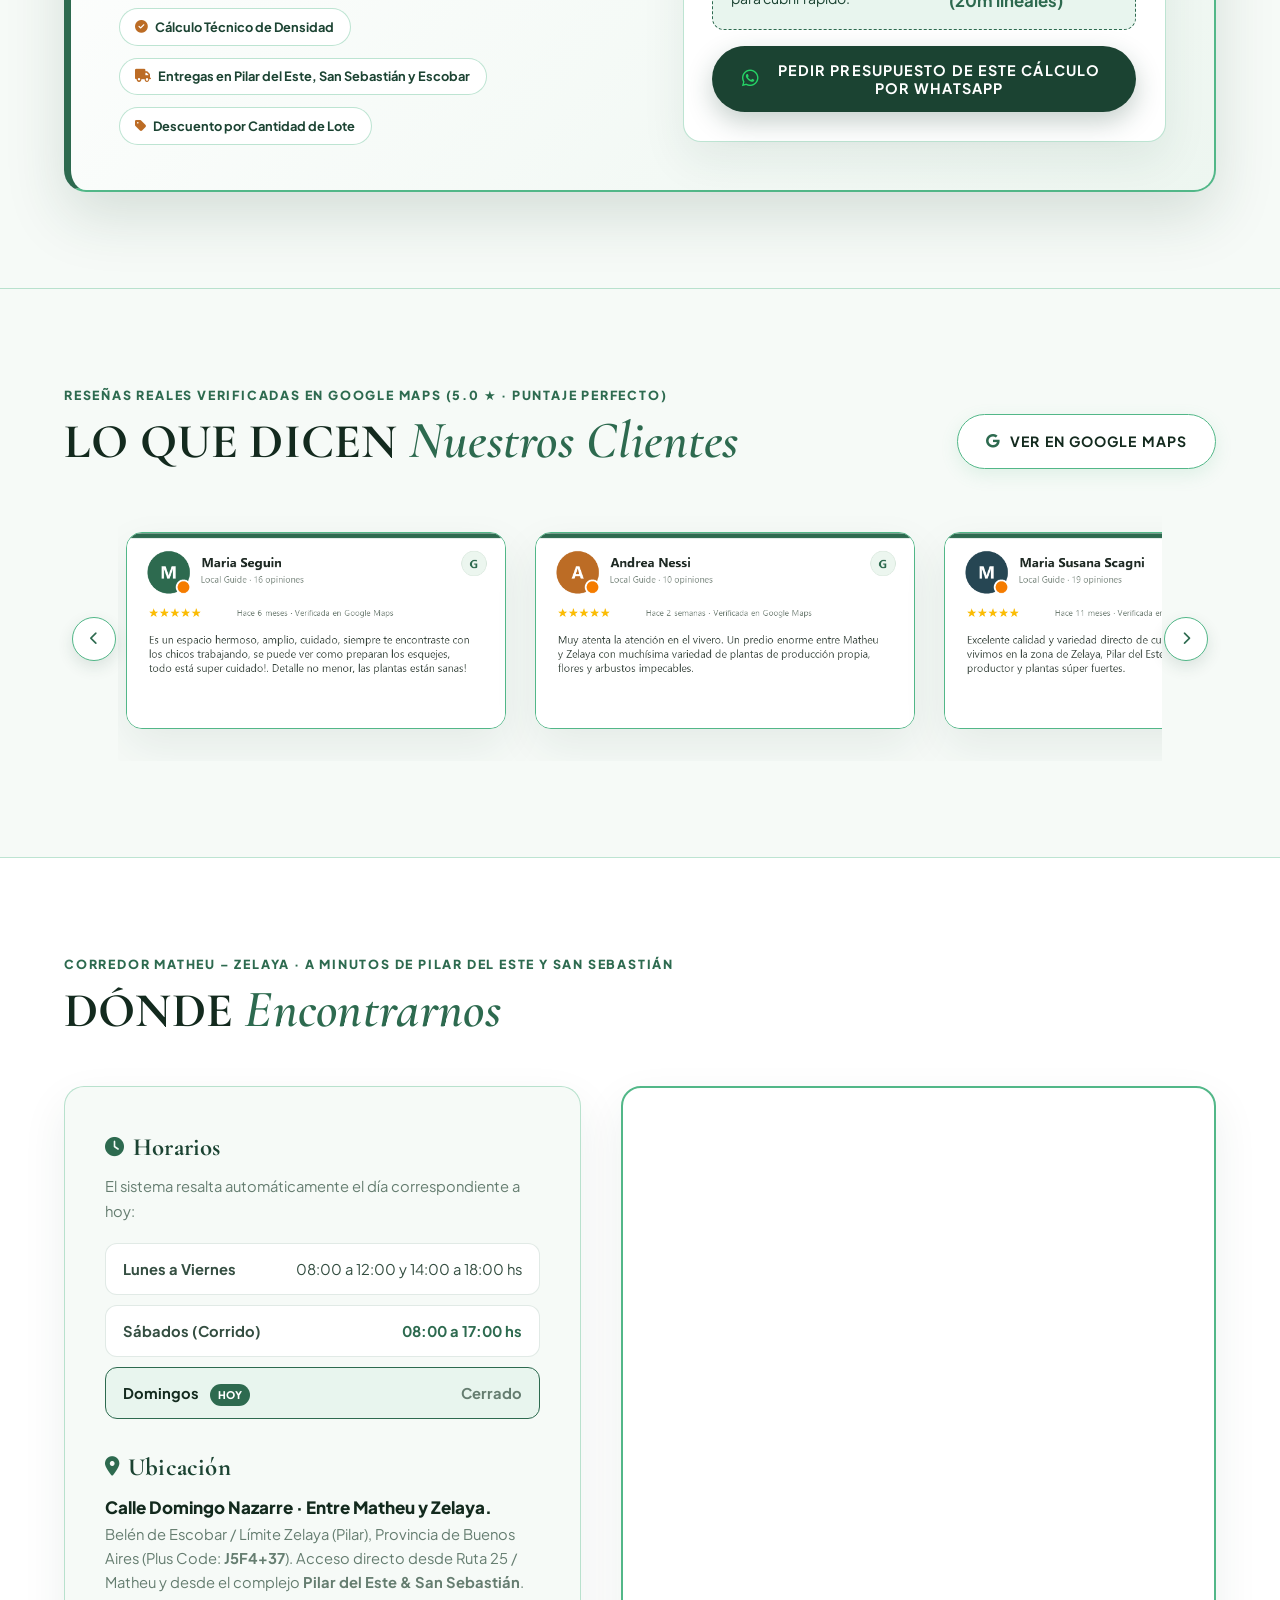
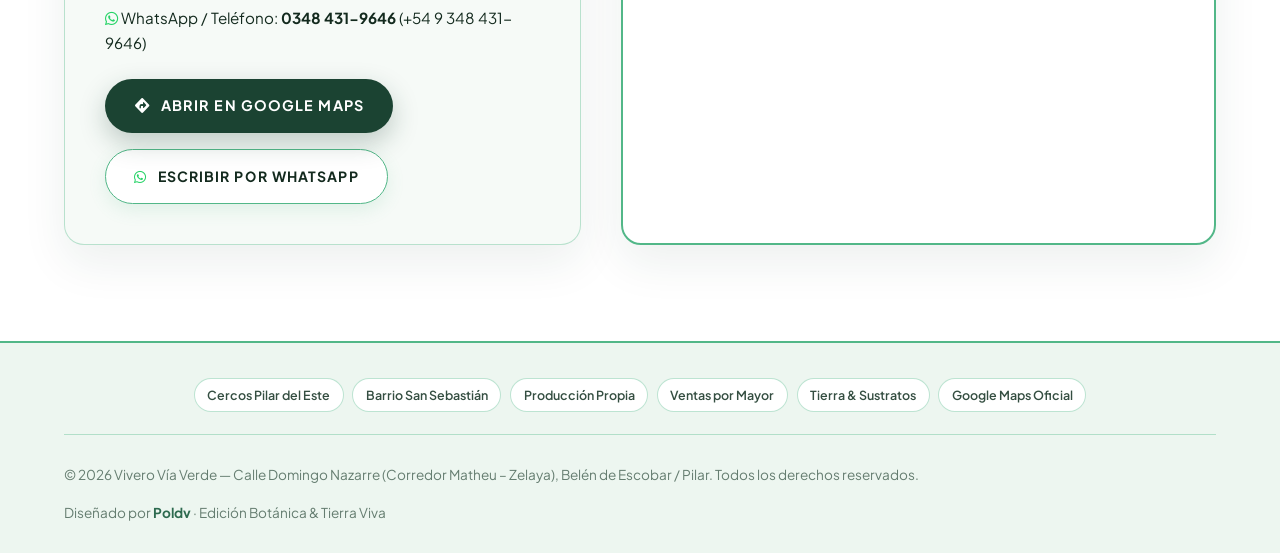
==== commit 5aa95110: "style(footer): simplificar pie de pagina dejando solo tags rapidos y creditos" ====
--- a/index.html
+++ b/index.html
@@ -652,50 +652,17 @@
     </section>
 
     <!-- ======================================================================
-         FOOTER EDITORIAL BOTÁNICO
+         FOOTER COMPACTO BOTÁNICO
          ====================================================================== -->
     <footer class="site-footer">
-        <div class="footer-grid">
-            <div class="footer-col">
-                <img src="images/logo-real.png?v=2" alt="Vivero Vía Verde Logo" style="height: 52px; margin-bottom: 1rem;">
-                <p style="color: var(--text-body); font-size: 0.92rem; margin-bottom: 1rem;">
-                    Vivero productor de plantas ornamentales, cercos vivos, gramíneas, floración de estación, especies de interior y suculentas. Ubicados entre Matheu y Zelaya, acompañando el crecimiento verde de Pilar del Este, San Sebastián y todo Escobar y Pilar.
-                </p>
-            </div>
-
-            <div class="footer-col">
-                <h4>Navegación</h4>
-                <ul class="footer-links">
-                    <li><a href="index.html#inicio">Inicio &amp; Predio</a></li>
-                    <li><a href="index.html#servicios">Servicios y Especialidades</a></li>
-                    <li><a href="produccion.html">Nuestra Producción &amp; Especies</a></li>
-                    <li><a href="index.html#cotizador">Calculadora de Cerco Vivo</a></li>
-                    <li><a href="index.html#opiniones">Reseñas en Google (5.0★)</a></li>
-                    <li><a href="index.html#contacto">Ubicación y Horarios</a></li>
-                </ul>
-            </div>
-
-            <div class="footer-col">
-                <h4>Líneas de Cultivo</h4>
-                <ul class="footer-links">
-                    <li><a href="produccion.html#especies">Arbustos para Cercos Vivos</a></li>
-                    <li><a href="produccion.html#especies">Santa Ritas &amp; Jazmines Tutorados</a></li>
-                    <li><a href="produccion.html#especies">Gramíneas, Dietes &amp; Formios</a></li>
-                    <li><a href="produccion.html#especies">Alocasias &amp; Plantas de Interior</a></li>
-                    <li><a href="produccion.html#especies">Suculentas, Cactus &amp; Colgantes</a></li>
-                </ul>
-            </div>
-
-            <div class="footer-col">
-                <h4>Zonas y Consultas Rápidas</h4>
-                <div class="footer-tags">
-                    <a href="#cotizador" class="footer-tag">Cercos Pilar del Este</a>
-                    <a href="#cotizador" class="footer-tag">Barrio San Sebastián</a>
-                    <a href="produccion.html" class="footer-tag">Producción Propia</a>
-                    <a href="https://wa.me/5493484319646?text=Hola!%20Consulto%20por%20ventas%20mayoristas%20o%20paisajismo" target="_blank" class="footer-tag">Ventas por Mayor</a>
-                    <a href="https://wa.me/5493484319646?text=Hola!%20Consulto%20por%20tierra%20f%C3%A9rtil%20y%20macetas" target="_blank" class="footer-tag">Tierra &amp; Sustratos</a>
-                    <a href="https://maps.app.goo.gl/csEz7xwcTnQJEfKN8" target="_blank" class="footer-tag">Google Maps Oficial</a>
-                </div>
+        <div class="footer-compact-top">
+            <div class="footer-tags">
+                <a href="#cotizador" class="footer-tag">Cercos Pilar del Este</a>
+                <a href="#cotizador" class="footer-tag">Barrio San Sebastián</a>
+                <a href="produccion.html" class="footer-tag">Producción Propia</a>
+                <a href="https://wa.me/5493484319646?text=Hola!%20Consulto%20por%20ventas%20mayoristas%20o%20paisajismo" target="_blank" class="footer-tag">Ventas por Mayor</a>
+                <a href="https://wa.me/5493484319646?text=Hola!%20Consulto%20por%20tierra%20f%C3%A9rtil%20y%20macetas" target="_blank" class="footer-tag">Tierra &amp; Sustratos</a>
+                <a href="https://maps.app.goo.gl/csEz7xwcTnQJEfKN8" target="_blank" class="footer-tag">Google Maps Oficial</a>
             </div>
         </div>
 
--- a/css/styles.css
+++ b/css/styles.css
@@ -2340,52 +2340,27 @@
 }
 
 /* ==========================================================================
-   FOOTER EDITORIAL BOTÁNICO
+   FOOTER EDITORIAL BOTÁNICO COMPACTO
    ========================================================================== */
 .site-footer {
     background: var(--bg-moss);
     border-top: 2px solid var(--primary);
-    padding: 4rem 5% 2rem;
-}
-
-.footer-grid {
+    padding: 2.2rem 5% 1.8rem;
+}
+
+.footer-compact-top {
     max-width: 1280px;
-    margin: 0 auto 3rem;
-    display: grid;
-    grid-template-columns: 1.4fr 1fr 1fr 1.2fr;
-    gap: 2.5rem;
-}
-
-.footer-col h4 {
-    color: var(--primary-deep);
-    font-size: 1.22rem;
-    margin-bottom: 1.1rem;
-    letter-spacing: 0.6px;
-}
-
-.footer-links {
-    list-style: none;
-    display: flex;
-    flex-direction: column;
-    gap: 0.65rem;
-}
-
-.footer-links a {
-    color: var(--text-body);
-    font-size: 0.92rem;
-    transition: color 0.25s, transform 0.25s;
-    display: inline-block;
-}
-
-.footer-links a:hover {
-    color: var(--primary-strong);
-    transform: translateX(4px);
+    margin: 0 auto 1.4rem;
+    display: flex;
+    justify-content: center;
+    align-items: center;
 }
 
 .footer-tags {
     display: flex;
     flex-wrap: wrap;
-    gap: 0.5rem;
+    justify-content: center;
+    gap: 0.55rem;
 }
 
 .footer-tag {
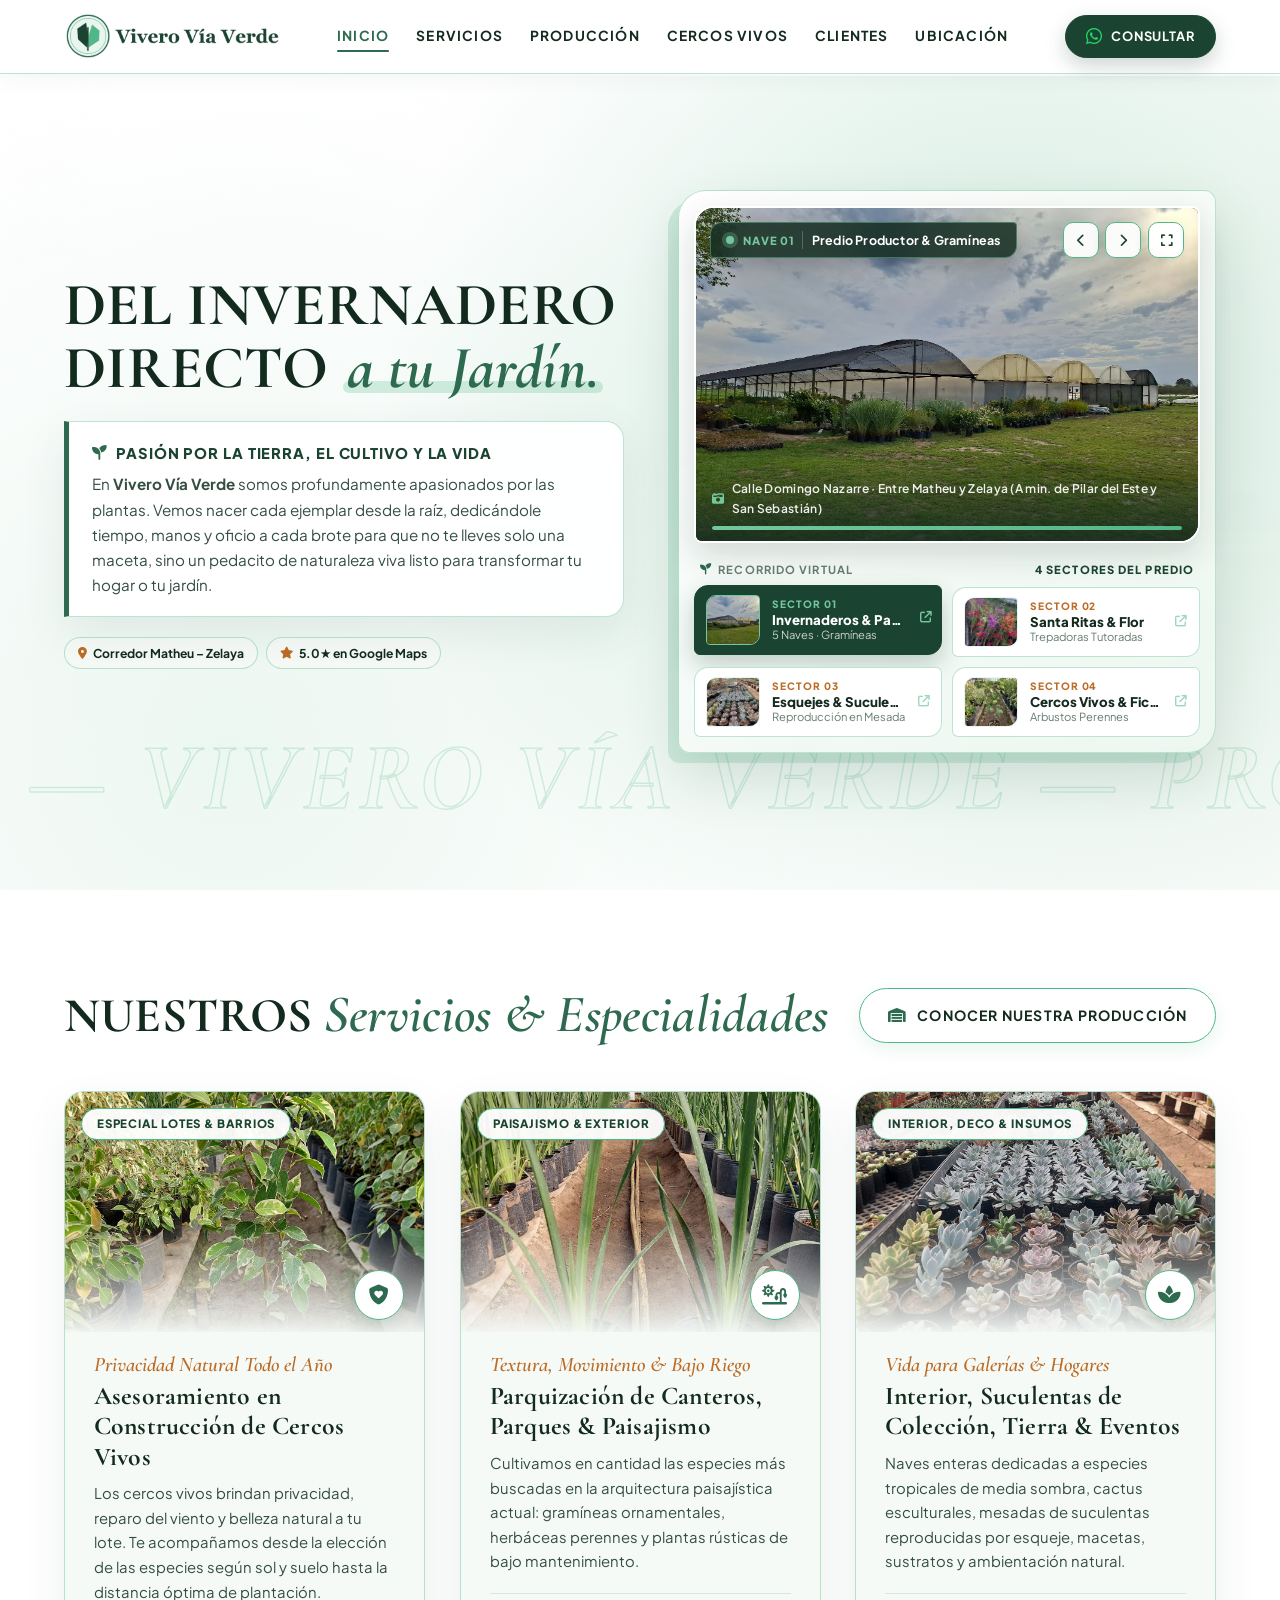
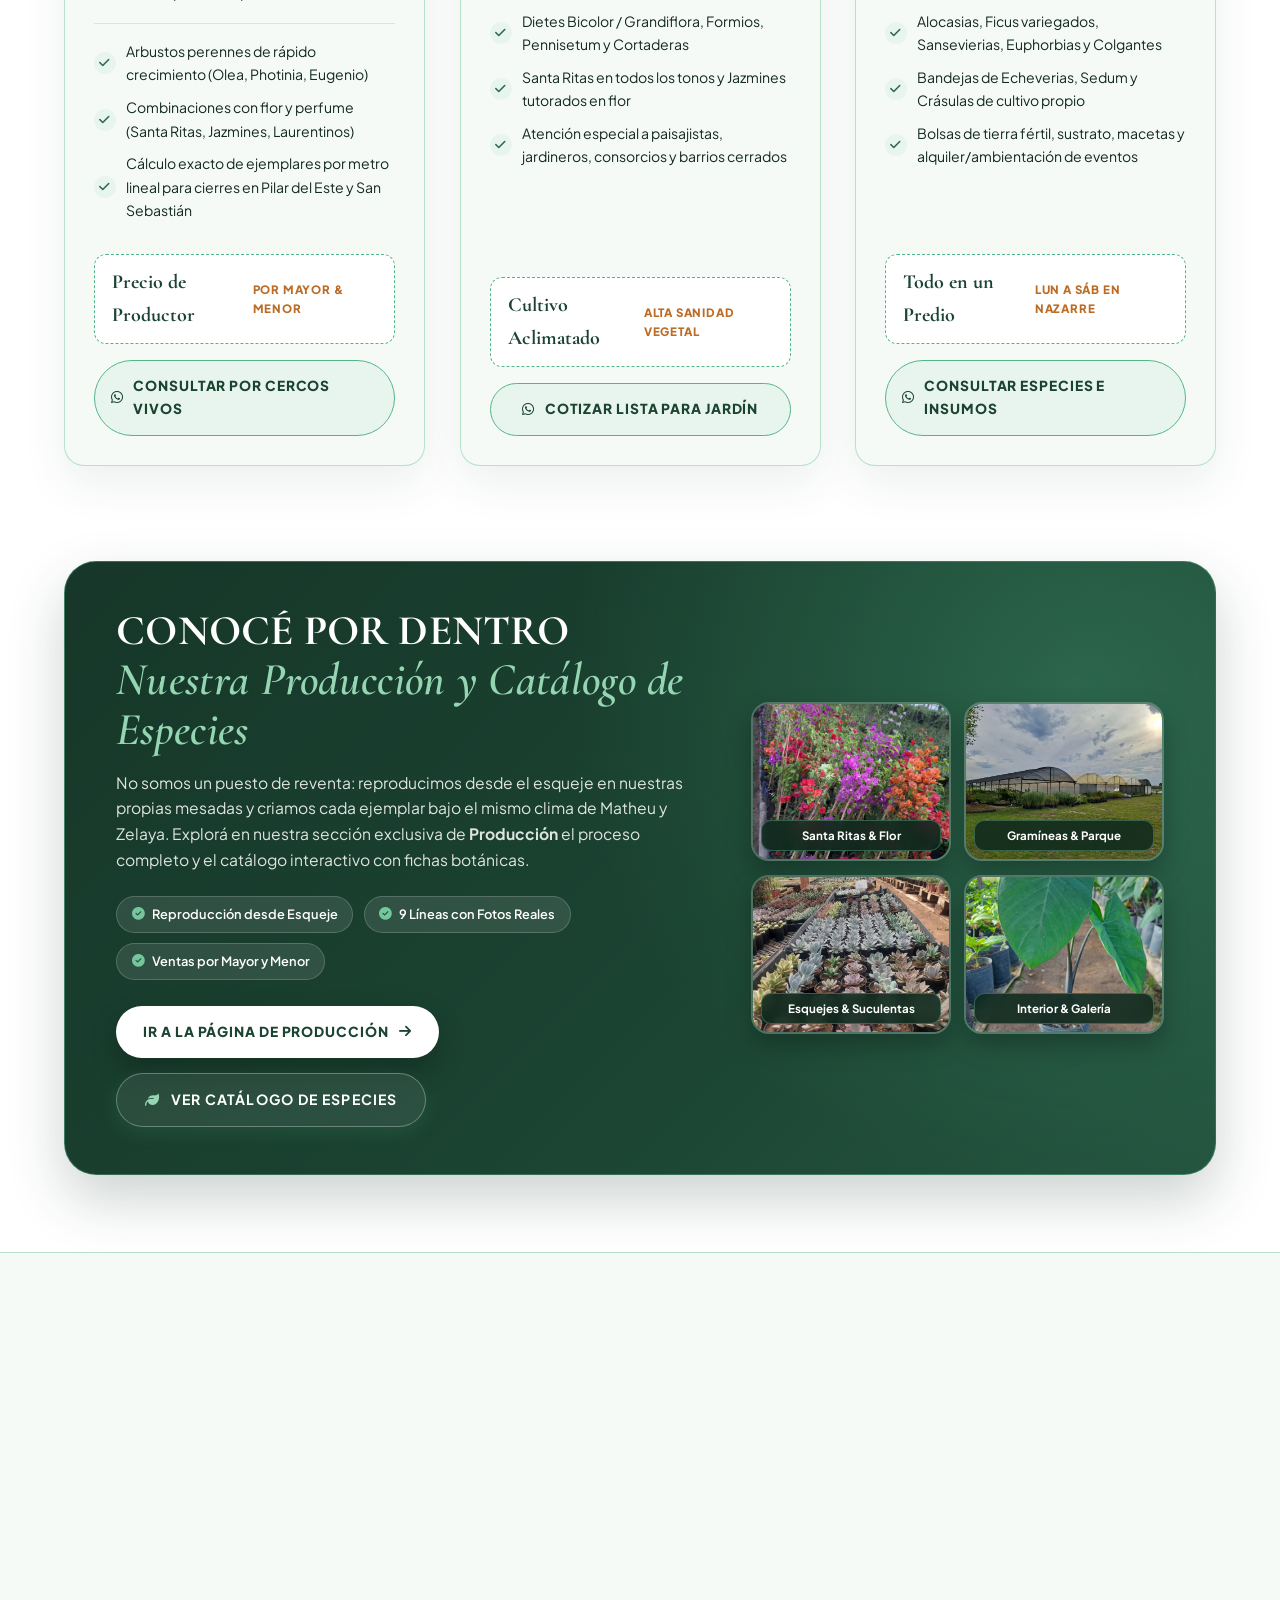
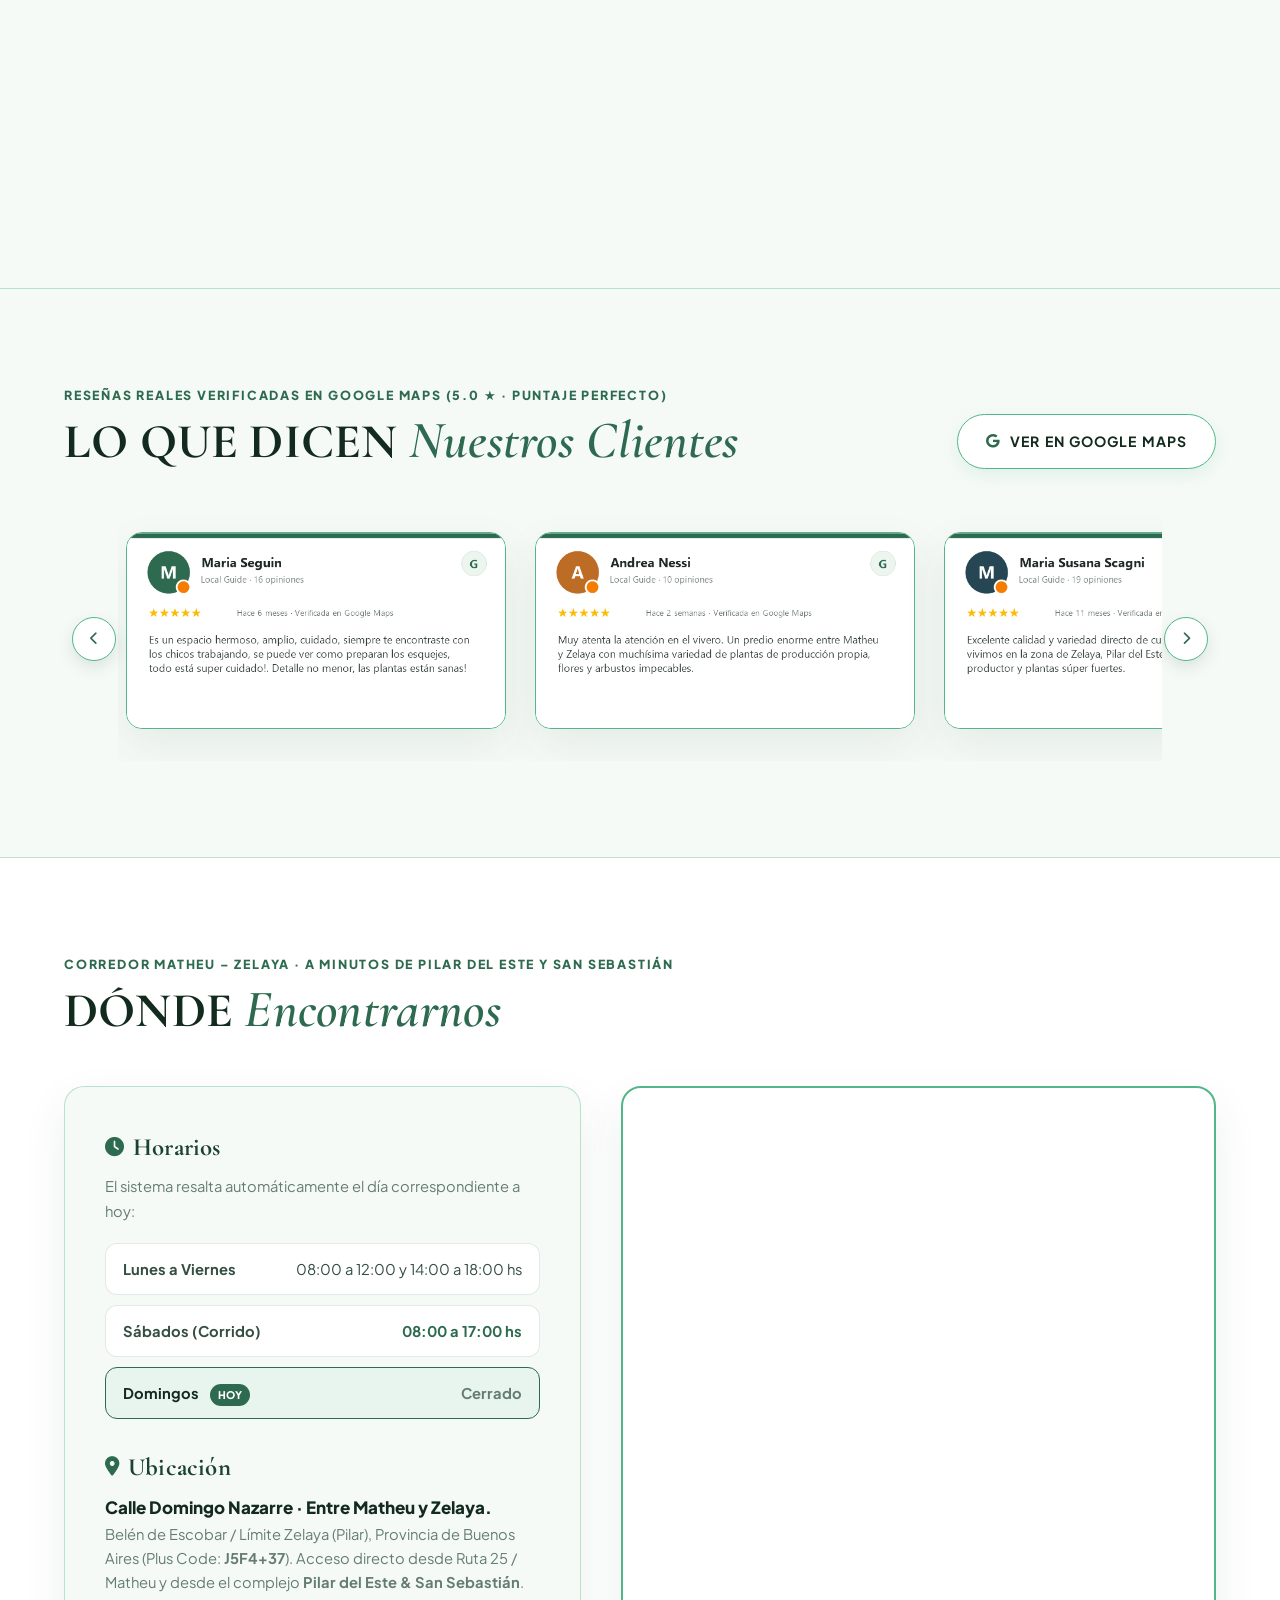
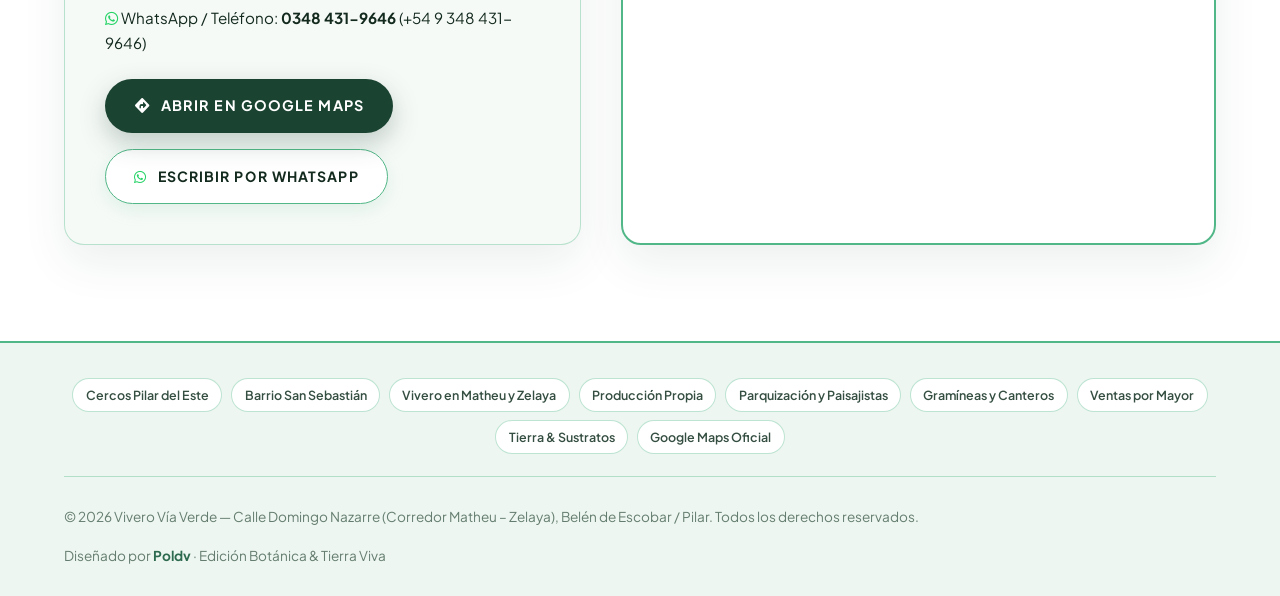
==== commit ffb957d1: "seo(footer): agregar 3 tags estrategicos para paisajistas y busquedas comerciales" ====
--- a/index.html
+++ b/index.html
@@ -659,7 +659,10 @@
             <div class="footer-tags">
                 <a href="#cotizador" class="footer-tag">Cercos Pilar del Este</a>
                 <a href="#cotizador" class="footer-tag">Barrio San Sebastián</a>
+                <a href="#contacto" class="footer-tag">Vivero en Matheu y Zelaya</a>
                 <a href="produccion.html" class="footer-tag">Producción Propia</a>
+                <a href="https://wa.me/5493484319646?text=Hola%20Vivero%20V%C3%ADa%20Verde!%20Soy%20paisajista%20/%20estoy%20parquizando%20y%20quisiera%20pedir%20presupuesto" target="_blank" class="footer-tag">Parquización y Paisajistas</a>
+                <a href="produccion.html#especies" class="footer-tag">Gramíneas y Canteros</a>
                 <a href="https://wa.me/5493484319646?text=Hola!%20Consulto%20por%20ventas%20mayoristas%20o%20paisajismo" target="_blank" class="footer-tag">Ventas por Mayor</a>
                 <a href="https://wa.me/5493484319646?text=Hola!%20Consulto%20por%20tierra%20f%C3%A9rtil%20y%20macetas" target="_blank" class="footer-tag">Tierra &amp; Sustratos</a>
                 <a href="https://maps.app.goo.gl/csEz7xwcTnQJEfKN8" target="_blank" class="footer-tag">Google Maps Oficial</a>
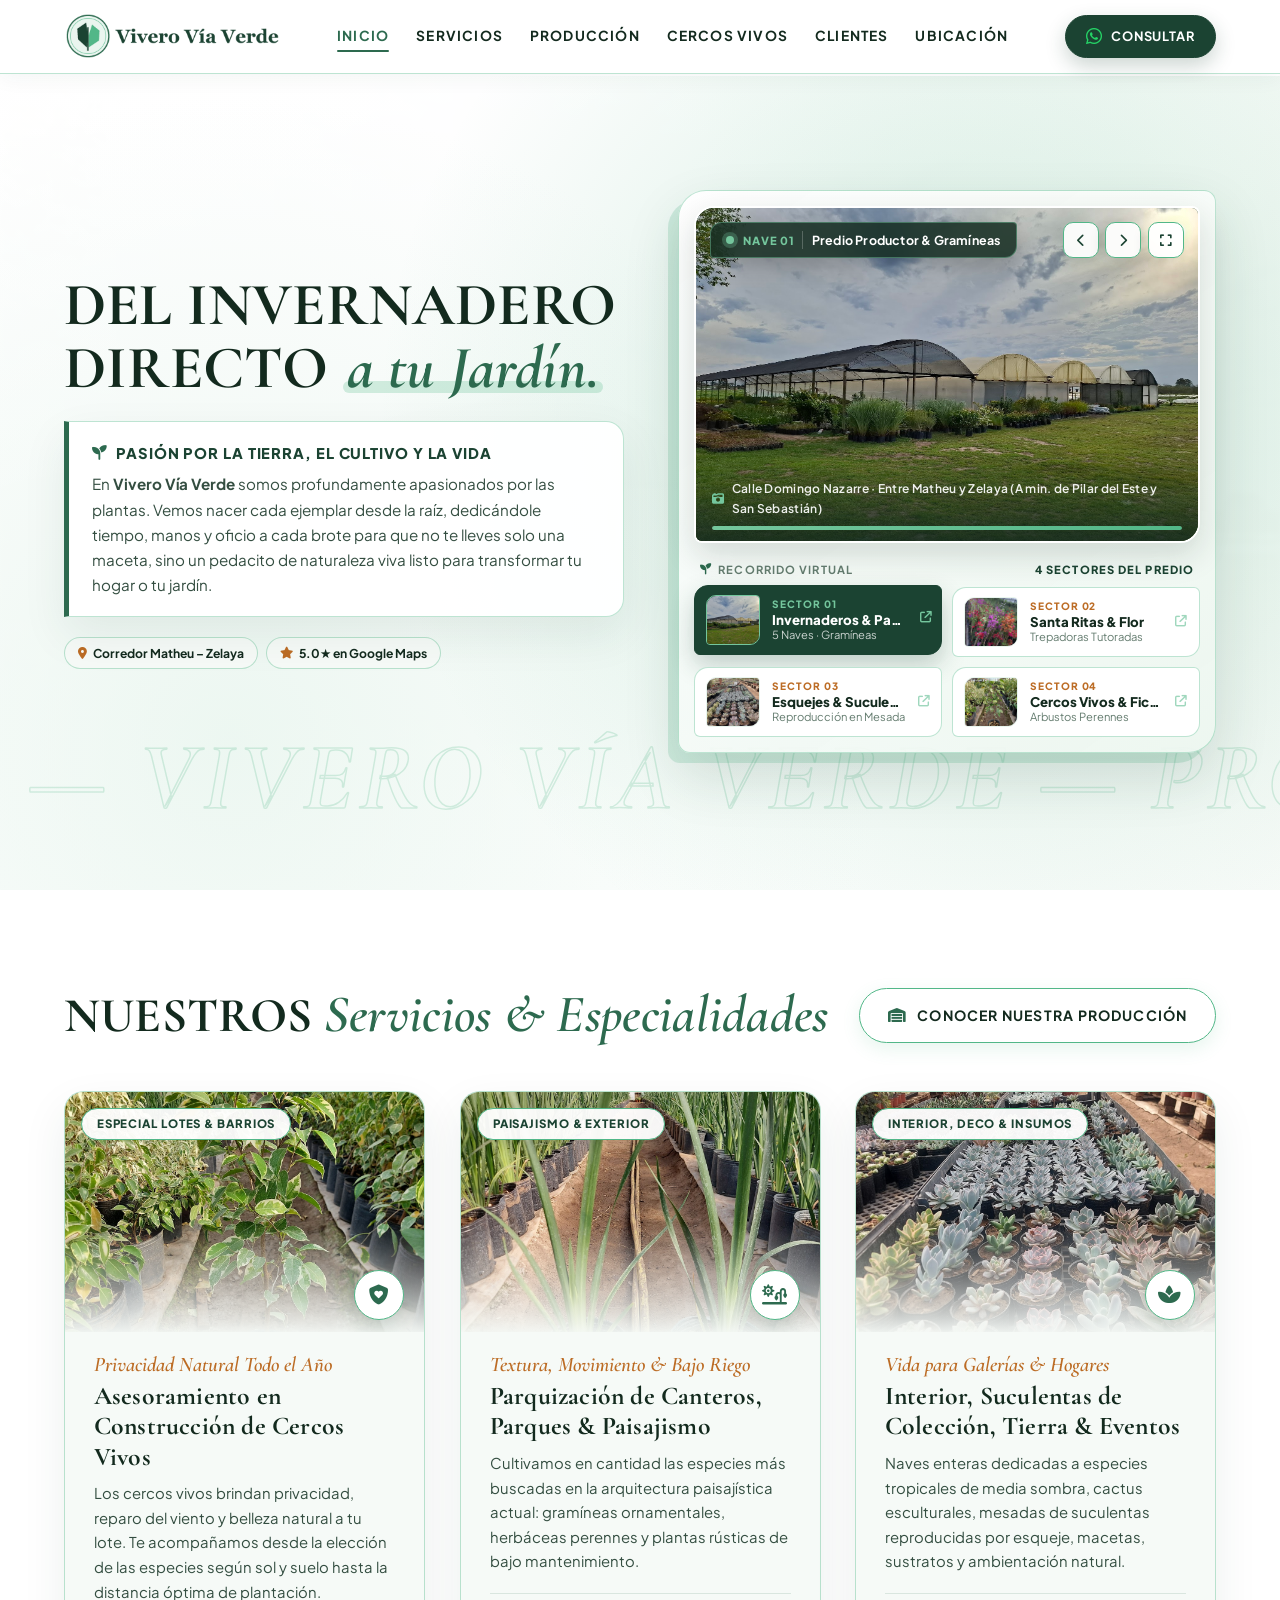
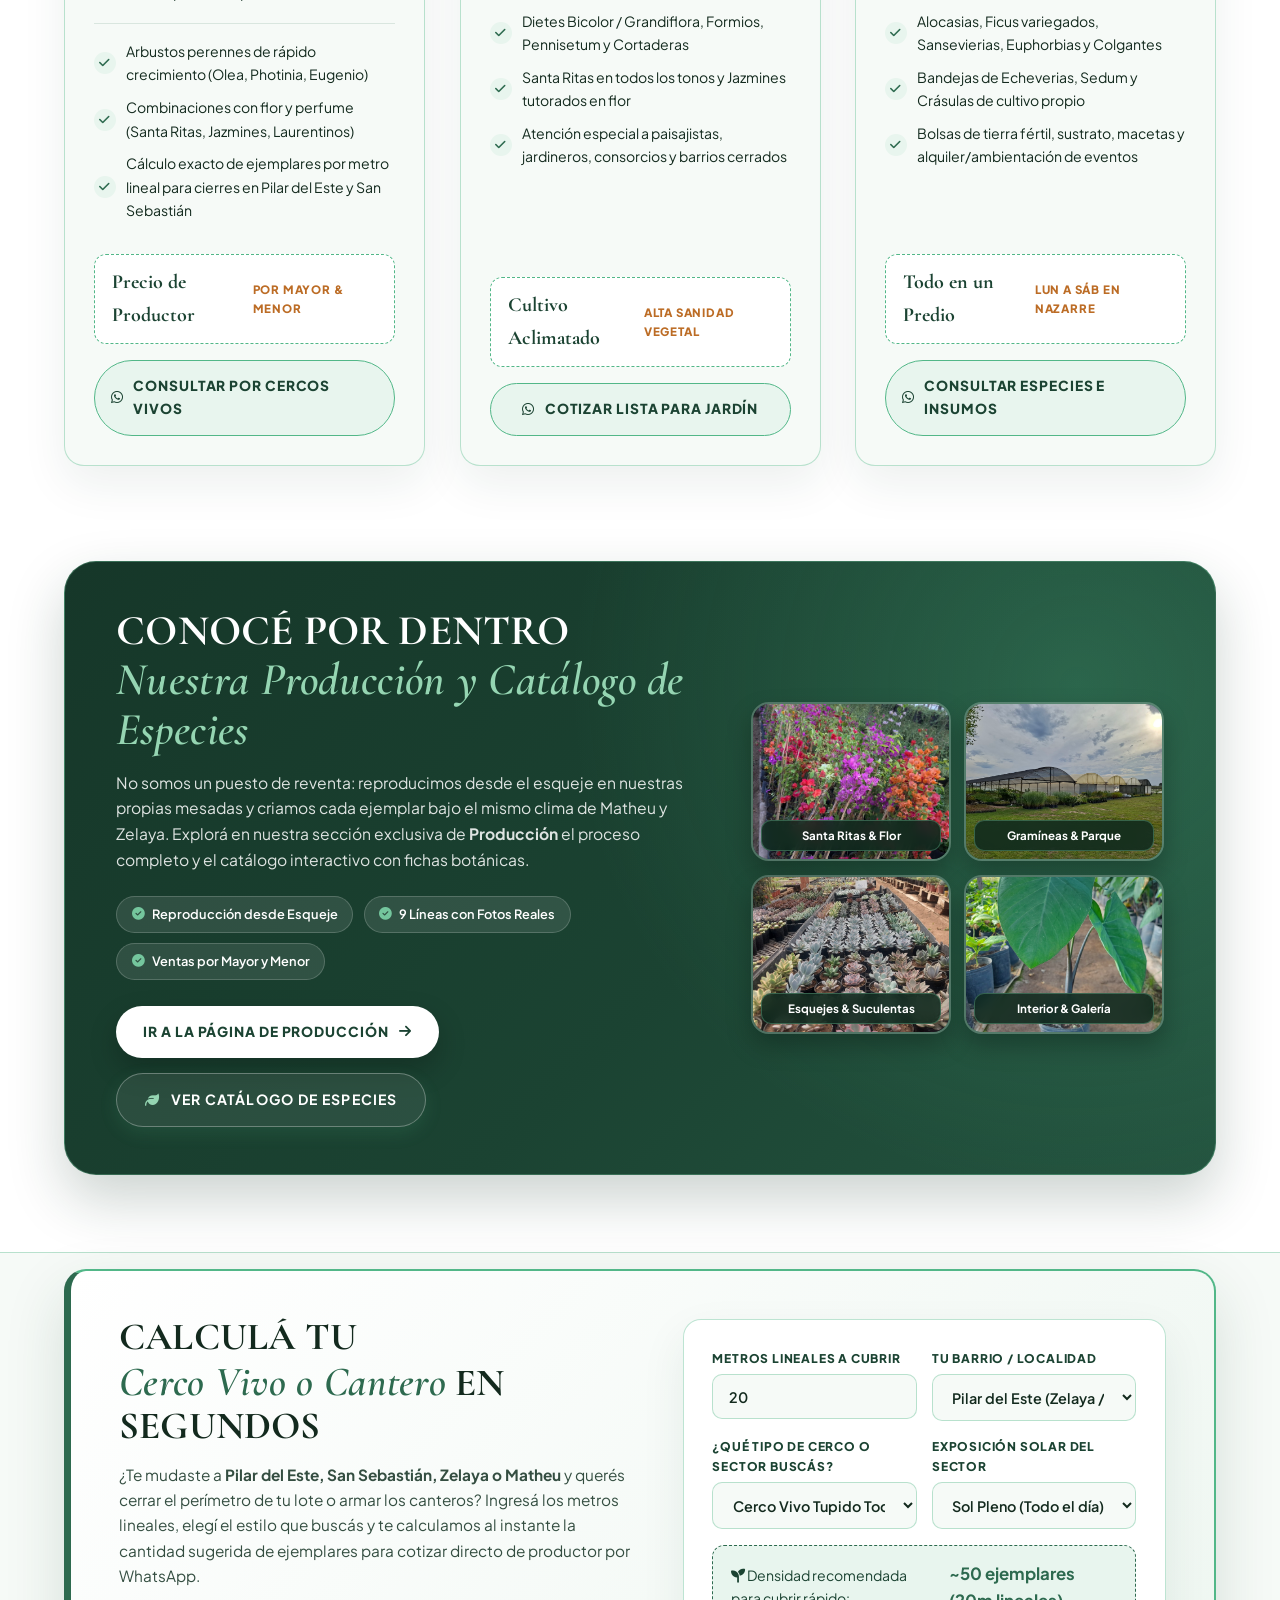
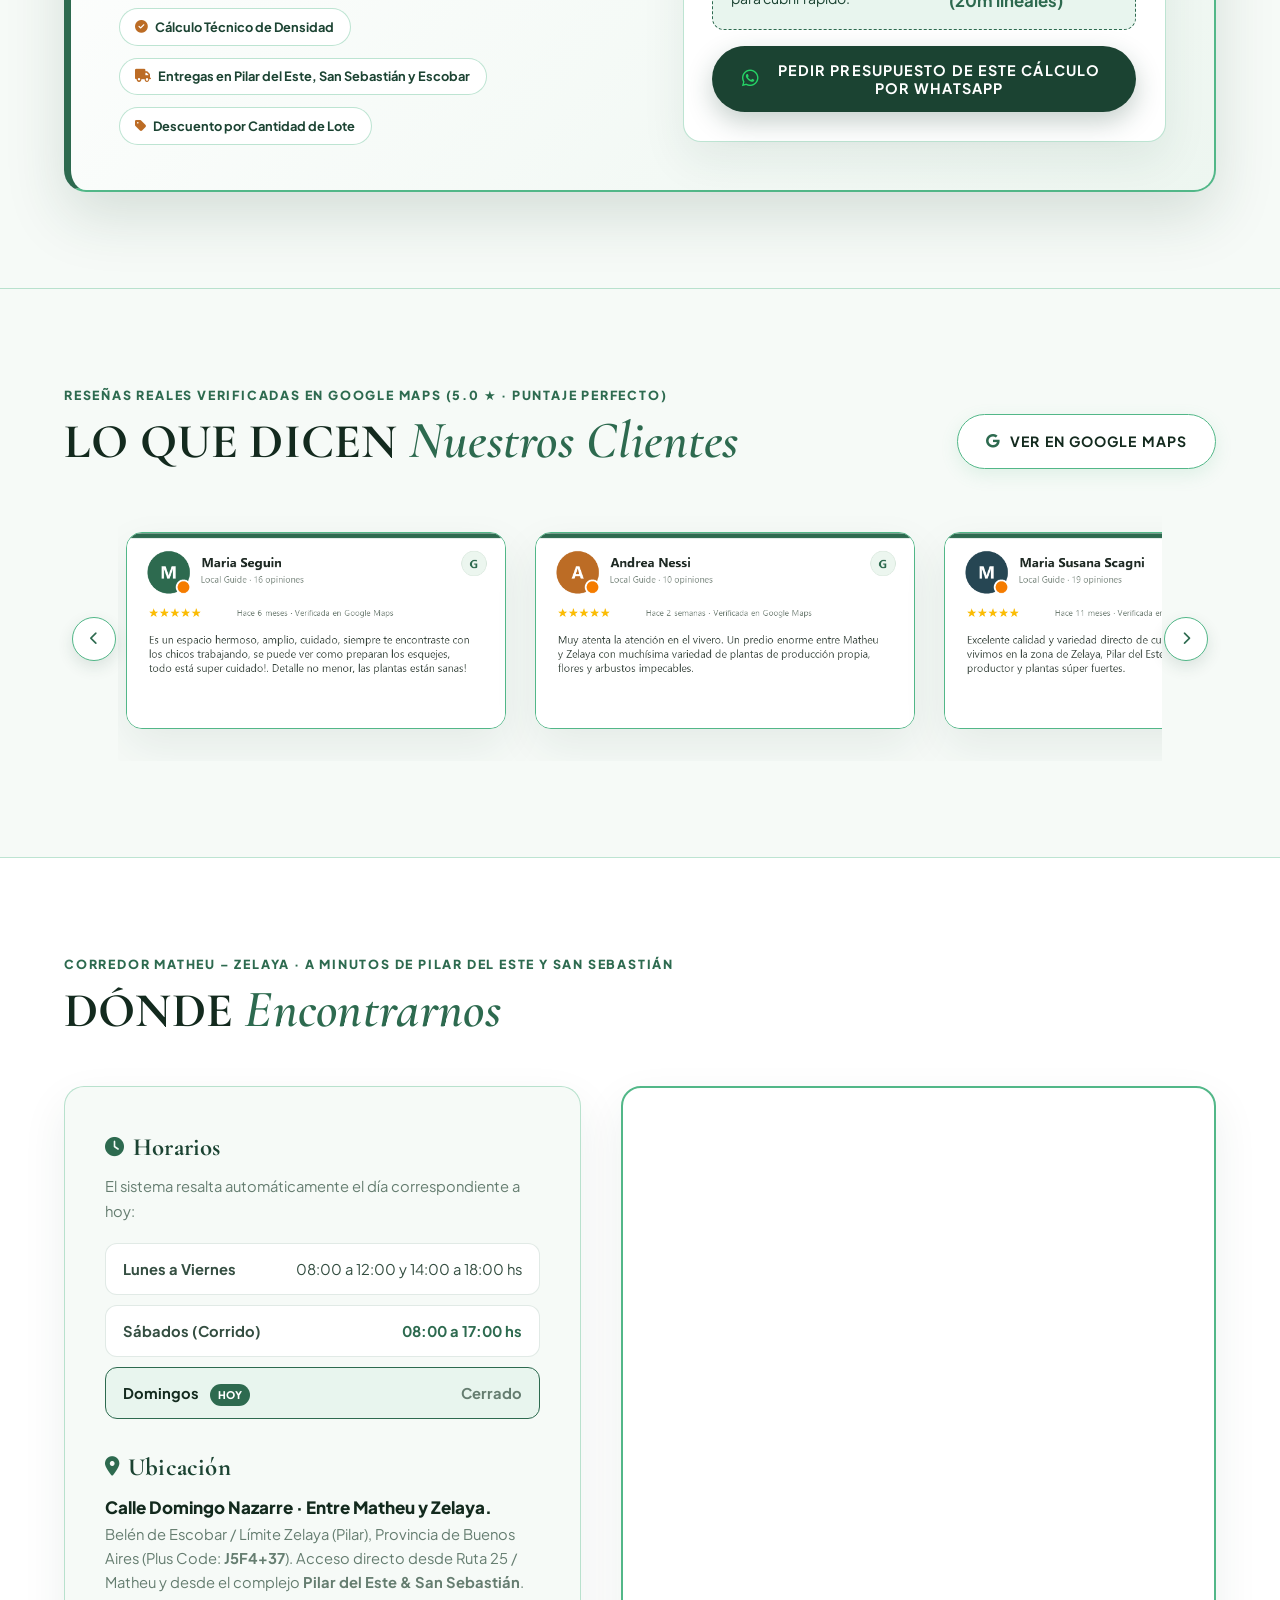
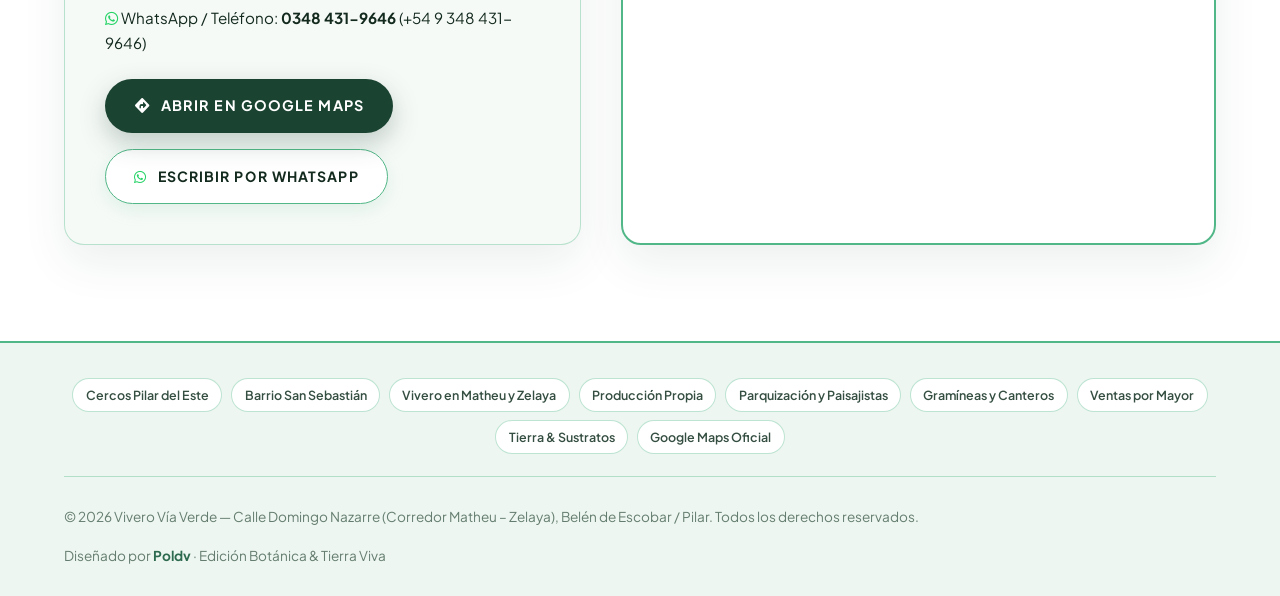
==== commit 33761fed: "fix(mobile): centrar menu desplegable de wpp en pantallas moviles sin recorte lateral" ====
--- a/index.html
+++ b/index.html
@@ -30,7 +30,7 @@
     <link rel="stylesheet" href="https://cdnjs.cloudflare.com/ajax/libs/font-awesome/6.4.0/css/all.min.css">
     
     <!-- Custom CSS (Edición Botánica & Tierra Viva) -->
-    <link rel="stylesheet" href="css/styles.css?v=3">
+    <link rel="stylesheet" href="css/styles.css?v=4">
 
     <!-- Schema.org Datos Estructurados (SEO Local para Google Maps: Matheu, Zelaya, Pilar del Este, San Sebastián) -->
     <script type="application/ld+json">
--- a/css/styles.css
+++ b/css/styles.css
@@ -2892,6 +2892,30 @@
         font-size: 1.3rem !important;
     }
 
+    .nav-wa-popup {
+        position: fixed;
+        top: 68px;
+        left: 12px;
+        right: 12px;
+        width: auto;
+        max-width: 380px;
+        margin: 0 auto;
+        border-radius: 16px;
+    }
+
+    .nav-wa-popup .wa-popup-header {
+        padding: 0.8rem 1rem;
+    }
+
+    .nav-wa-popup .wa-popup-header strong {
+        font-size: 0.78rem;
+    }
+
+    .nav-wa-popup .wa-popup-item {
+        padding: 0.78rem 1rem;
+        font-size: 0.82rem;
+    }
+
     .vivero-naves-list {
         grid-template-columns: 1fr;
         gap: 0.48rem;
